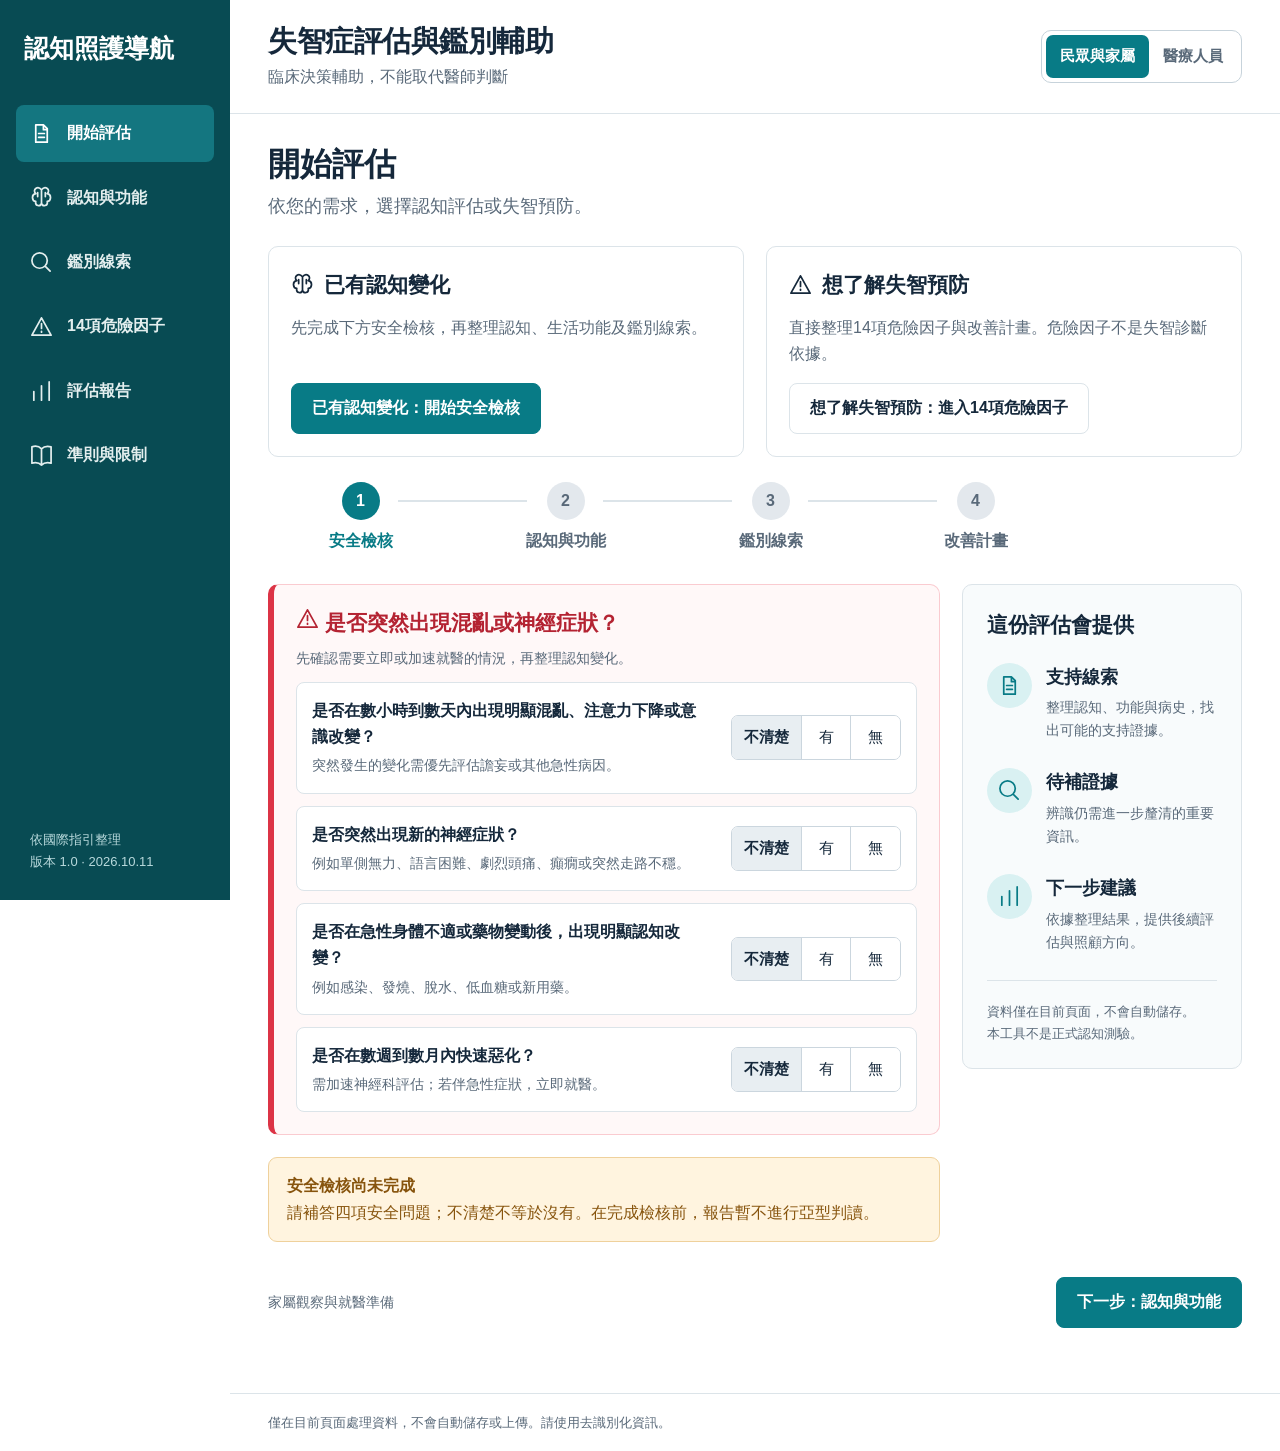
==== 失智症互動評估.html @ d90f605a "Add assessment and prevention entry points to homepage" ====
<!doctype html>
<html lang="zh-Hant"><head><meta charset="utf-8"><meta name="viewport" content="width=device-width,initial-scale=1"><meta name="description" content="繁體中文認知障礙評估、失智症鑑別與 Lancet 2024 十四項危險因子管理工具"><title>認知照護導航｜失智症評估與鑑別輔助</title><style>:root{--teal:#087b86;--deep:#084b53;--ink:#15283b;--muted:#596979;--line:#dce4e9;--pale:#eff8f8;--red:#b42332;--amber:#87540d}*{box-sizing:border-box}body{margin:0;background:#fff;color:var(--ink);font:16px/1.65 -apple-system,BlinkMacSystemFont,"PingFang TC","Microsoft JhengHei",sans-serif}button,input,select,textarea{font:inherit}button{cursor:pointer}button:focus-visible,a:focus-visible,input:focus-visible,select:focus-visible,textarea:focus-visible{outline:3px solid #d4901a;outline-offset:3px}a{color:var(--teal)}.skip{position:fixed;top:-60px;left:12px;z-index:9;background:white;padding:10px}.skip:focus{top:12px}.sidebar{position:fixed;inset:0 auto 0 0;width:230px;background:var(--deep);color:white;padding:28px 16px;display:flex;flex-direction:column}.brand{font-size:25px;font-weight:750;margin:0 8px 36px}.sidebar nav{display:grid;gap:8px}.sidebar button{background:none;border:0;color:#e3eeee;border-radius:8px;text-align:left;padding:15px 14px;display:flex;align-items:center;gap:14px;font-weight:600}.sidebar button.active{background:#147680;color:#fff}.sidebar button:hover{background:#12656e}.side-foot{margin-top:auto;padding:24px 14px 0;color:#b8d9dc;font-size:13px}.workspace{margin-left:230px}header{display:flex;justify-content:space-between;align-items:center;gap:20px;padding:22px 38px;border-bottom:1px solid var(--line)}h1{font-size:29px;line-height:1.35;margin:0 0 3px;letter-spacing:-.5px}header p{margin:0;color:var(--muted)}.mode{display:flex;border:1px solid #c7d3db;padding:4px;border-radius:10px;flex-shrink:0}.mode button{border:0;background:white;color:var(--muted);padding:9px 14px;border-radius:7px;font-size:15px;font-weight:650}.mode button[aria-pressed=true]{background:var(--teal);color:white}main{padding:28px 38px 45px;max-width:1550px;min-height:80vh}h2{font-size:32px;margin:0 0 4px;line-height:1.4}h3{font-size:21px;line-height:1.5;margin:0 0 8px}h4{margin:16px 0 4px}p{margin:6px 0 16px}.lead{color:var(--muted);font-size:18px}.steps{display:flex;margin:25px 0 30px;max-width:800px;gap:20px}.step{flex:1;position:relative;text-align:center;color:var(--muted);font-weight:650}.step:after{content:"";position:absolute;left:70%;width:70%;top:18px;border-top:2px solid var(--line)}.step:last-child:after{display:none}.step b{display:block;width:38px;height:38px;line-height:38px;border-radius:50%;background:#e3e8ed;margin:0 auto 8px}.step.current{color:var(--teal)}.step.current b{background:var(--teal);color:white}.split{display:grid;grid-template-columns:minmax(0,1fr) 280px;gap:22px;align-items:start}.panel{border:1px solid var(--line);border-radius:10px;padding:22px;margin-bottom:22px}.safety{background:#fff8f8;border-color:#facbd0;border-left:6px solid #dc3446}.safety h3{color:var(--red)}.row{padding:16px 0;border-bottom:1px solid var(--line);display:flex;gap:18px;align-items:center;justify-content:space-between}.row:last-child{border-bottom:0}.safety .row{background:white;border:1px solid var(--line);padding:15px;border-radius:8px;margin:12px 0 0}.question{flex:1;min-width:0}.question legend{font-weight:600;padding:0;line-height:1.65}.question p,.hint{font-size:14px;color:var(--muted);margin:4px 0 0}.segmented{display:flex;flex-shrink:0;border:1px solid #cbd6de;border-radius:7px;overflow:hidden}.segmented button{min-width:49px;padding:9px 12px;border:0;border-right:1px solid #cbd6de;background:#fff;font-size:15px;color:var(--ink)}.segmented button:last-child{border-right:0}.segmented button[aria-pressed=true]{background:#e8eef2;font-weight:700}.segmented button[data-value=yes][aria-pressed=true]{background:var(--teal);color:white}.segmented button[data-value=no][aria-pressed=true]{background:#dcefeb;color:#174e43}.row fieldset{border:0;margin:0;padding:0;min-width:0;width:100%;display:flex;align-items:center;justify-content:space-between;gap:20px}.aside-panel{background:#f8fbfc;padding:24px}.aside-item{display:flex;gap:14px;margin:22px 0}.aside-item .circle{background:#d9f1f2;color:var(--teal);width:45px;height:45px;border-radius:50%;display:grid;place-items:center;flex-shrink:0}.aside-item strong{font-size:18px}.aside-item p{font-size:14px;color:var(--muted);margin:4px 0}.privacy{font-size:13px;border-top:1px solid var(--line);padding-top:20px;color:var(--muted)}.alert{background:#fff4df;color:var(--amber);border:1px solid #efd19c;padding:15px 18px;border-radius:9px;margin:15px 0}.alert.danger{background:#fff0f1;border-color:#eeb4bc;color:#9f2030}.alert.info{background:var(--pale);color:#245b62;border-color:#bfdddd}.bottom-actions,.toolbar{display:flex;gap:12px;justify-content:flex-end;align-items:center;flex-wrap:wrap;margin:20px 0}.primary,.secondary{border:1px solid var(--line);border-radius:8px;padding:11px 20px;font-weight:650;background:white;color:var(--ink)}.primary{background:var(--teal);color:white;border-color:var(--teal)}.secondary:hover{background:#f0f5f7}.primary:hover{background:#075e68}.progress{color:var(--muted);font-size:14px;margin-right:auto}.icon{width:23px;height:23px;flex-shrink:0}.form-grid{display:grid;grid-template-columns:repeat(3,minmax(0,1fr));gap:18px;margin:20px 0}.field{display:grid;gap:6px;font-size:14px;font-weight:600}.field input,.field textarea,.field select{width:100%;border:1px solid #cbd6de;border-radius:6px;padding:9px;background:white;color:var(--ink);font-size:15px;font-weight:400}.field textarea{min-height:75px;resize:vertical}.clinical-label{color:var(--teal);font-size:13px;font-weight:650}.risk-item{padding:20px 0;border-bottom:1px solid var(--line)}.risk-item:last-child{border-bottom:0}.risk-header{display:flex;align-items:center;justify-content:space-between;gap:18px}.risk-title{font-size:19px;font-weight:650}.badge{font-size:12px;padding:3px 7px;background:var(--pale);color:#20666b;border-radius:4px;margin-left:10px}.risk-fields{display:grid;grid-template-columns:2fr 1fr 1fr;gap:12px;margin-top:12px}.risk-fields[hidden]{display:none}.risk-item p{color:var(--muted);font-size:14px;margin:8px 0}.metricline{font-size:16px;color:var(--teal);font-weight:650}.result{border-bottom:1px solid var(--line);padding:22px 0}.result:first-child{padding-top:0}.result-head{display:flex;gap:12px;justify-content:space-between;align-items:center}.result-head h3{margin:0}.status{font-size:13px;white-space:nowrap;background:#edf3f5;padding:4px 8px;border-radius:5px;color:#4e6472}.status.on{background:#dff0ed;color:#245f53}.evidence{display:grid;grid-template-columns:1fr 1fr;gap:24px}.evidence ul{padding-left:22px;margin:7px 0;font-size:15px}.evidence li{margin:5px 0}.result-note{font-size:14px;color:var(--muted)}details{margin:12px 0}summary{cursor:pointer;font-weight:650}.sources-list{padding-left:23px}.sources-list li{margin:20px 0}.sources-list p{font-size:14px;color:var(--muted)}.table-wrap{overflow:auto}table{width:100%;border-collapse:collapse;text-align:left;font-size:14px}th,td{padding:12px;border-bottom:1px solid var(--line);vertical-align:top}th{background:#f2f7f8;color:#365561}td{min-width:100px}.answered{border-left:3px solid var(--teal);padding-left:12px}footer{border-top:1px solid var(--line);padding:18px 38px;font-size:13px;color:var(--muted)}#notice{display:block;color:var(--teal)}.print-only{display:none}@media(max-width:1100px){header{align-items:flex-start;flex-direction:column}.split{grid-template-columns:minmax(0,1fr) 230px}.sidebar{width:200px}.workspace{margin-left:200px}main,header{padding-left:24px;padding-right:24px}.brand{font-size:22px}.row fieldset{align-items:flex-start;flex-direction:column;gap:12px}.form-grid{grid-template-columns:1fr 1fr}}@media(max-width:780px){.sidebar{position:static;width:auto;padding:18px}.brand{margin:0 0 14px}.sidebar nav{display:flex;overflow:auto;gap:4px}.sidebar button{padding:9px 12px;white-space:nowrap;font-size:14px}.sidebar .icon,.side-foot{display:none}.workspace{margin-left:0}header{padding:20px}h1{font-size:25px}h2{font-size:28px}main{padding:24px 20px}.split{grid-template-columns:1fr}.aside-panel{display:none}.steps{gap:8px}.step{font-size:13px}.step:after{width:55%}.form-grid,.risk-fields,.evidence{grid-template-columns:1fr}.risk-header{align-items:flex-start;flex-direction:column;gap:10px}.result-head{align-items:flex-start;flex-direction:column}.panel{padding:17px}.toolbar{justify-content:flex-start}.mode button{padding:8px 12px}.bottom-actions .primary{width:100%}footer{padding:18px 20px}}@media print{body{font-size:11pt;color:#000}.sidebar,header,footer,.toolbar,.bottom-actions,.no-print{display:none!important}.workspace{margin:0}main{padding:0;max-width:none}.panel{border:0;padding:0}.print-only{display:block}.result,table tr{break-inside:avoid}.evidence{display:block}.status{white-space:normal}a{color:#000;text-decoration:none}.alert{border:1px solid #888;background:white;color:#000}details:not([open]){display:none}h2{font-size:20pt}.table-wrap{overflow:visible}table{font-size:10pt}td{min-width:0}}

.entry-grid{display:grid;grid-template-columns:repeat(2,minmax(0,1fr));gap:22px;margin-top:24px}.entry-card{display:flex;flex-direction:column;align-items:flex-start;margin-bottom:0}.entry-card h3{display:flex;align-items:center;gap:10px}.entry-card p{color:var(--muted)}.entry-card button{margin-top:auto;max-width:100%}@media(max-width:780px){.entry-grid{grid-template-columns:1fr;gap:14px}.entry-card button{width:100%}}
</style></head>
<body><a class="skip" href="#main">跳至主要內容</a><aside class="sidebar"><div class="brand">認知照護導航</div><nav aria-label="評估章節" id="navigation"></nav><div class="side-foot">依國際指引整理<br>版本 1.0 · 2026.10.11</div></aside><div class="workspace"><header><div><h1>失智症評估與鑑別輔助</h1><p>臨床決策輔助，不能取代醫師判斷</p></div><div class="mode" role="group" aria-label="使用模式"><button data-mode="public" aria-pressed="true">民眾與家屬</button><button data-mode="clinical" aria-pressed="false">醫療人員</button></div></header><main id="main" tabindex="-1"></main><footer>僅在目前頁面處理資料，不會自動儲存或上傳。請使用去識別化資訊。<span id="notice" role="status" aria-live="polite"></span></footer></div><script>/* 原創中文問句與摘要；非正式量表，不提供個人風險機率。 */
window.DG = {};
DG.sources = [
 ['DETeCD-ADRD：整體診斷評估（2024 發表／2025 刊載）','https://doi.org/10.1002/alz.14337','認知、功能、症候群與病因的分層評估。'],
 ['NICE NG97：評估、可治療因素與轉介（2018；現行網頁）','https://www.nice.org.uk/guidance/ng97/chapter/Recommendations','正常篩檢分數不能單獨排除失智；依臨床需要安排影像與專科評估。'],
 ['Alzheimer’s Association：AD 診斷與分期（2024）','https://doi.org/10.1002/alz.13859','生物學診斷與臨床症候群分開；不是逐步臨床操作指引。'],
 ['DLB Consortium：第四次共識（2017）','https://pubmed.ncbi.nlm.nih.gov/28592453/','四項核心臨床特徵與指標性生物標記；網站只整理線索。'],
 ['FTDC：行為型額顳葉失智症（2011）','https://pubmed.ncbi.nlm.nih.gov/21810890/','六項行為／認知特徵、進展、功能與影像；排除條件仍需醫師審查。'],
 ['VASCOG：血管性認知障礙（2014）','https://pubmed.ncbi.nlm.nih.gov/24632990/','認知障礙、影像及與血管病變的關聯；保留混合病因。'],
 ['PPA：原發性進行性失語症分類（2011）','https://pubmed.ncbi.nlm.nih.gov/21325651/','語言主導症候群不等同特定病理；網站不判定 PPA 亞型。'],
 ['日本常壓性水腦症學會：第三版指引（2021）','https://pubmed.ncbi.nlm.nih.gov/33455998/','步態、認知、排尿與影像的整合；三徵不足以確診。'],
 ['Lancet 失智症委員會報告（2024）','https://doi.org/10.1016/S0140-6736(24)01296-0','十四項危險因子；約 45% 是人口可歸因比例，非個人風險。'],
 ['Alzheimer’s Association：血液生物標記指引（2025）','https://doi.org/10.1002/alz.70535','有客觀認知障礙者於專科使用；須依檢測效能及臨床情境解讀。']
];
const q=(id,label,hint='',clinical=false)=>({id,label,hint,clinical});
DG.sections = {
 safety: [q('acute','是否在數小時到數天內出現明顯混亂、注意力下降或意識改變？','突然發生的變化需優先評估譫妄或其他急性病因。'),q('neuro','是否突然出現新的神經症狀？','例如單側無力、語言困難、劇烈頭痛、癲癇或突然走路不穩。'),q('ill','是否在急性身體不適或藥物變動後，出現明顯認知改變？','例如感染、發燒、脫水、低血糖或新用藥。'),q('rapid','是否在數週到數月內快速惡化？','需加速神經科評估；若伴急性症狀，立即就醫。')],
 cognition: [q('decline','本人、家屬或醫療人員是否觀察到較以往的認知下降？','與個人過去表現比較，不能只因年齡判定。'),q('memory','是否反覆忘記近期事情或重複問同一問題？'),q('language','是否出現找詞、理解或表達困難？'),q('executive','是否較難規劃、判斷、處理多步驟任務？'),q('spatial','是否出現迷路、空間判斷或辨認物品困難？'),q('independence','認知變化是否已使原本能獨立完成的日常活動需要協助？','例如服藥、理財、購物；必須是因認知下降，而非單純肢體或感官障礙。'),q('informant','是否已有熟悉當事人的家屬／照顧者提供病史？'),q('objective','正式認知／神經心理評估是否證實客觀認知障礙？','不能只用單一分數判斷；須考慮教育、語言、聽視力與基線。',true),q('alternatives','醫師是否已評估其他足以解釋症狀的原因與共同影響因素？','包括譫妄、憂鬱、藥物、感官障礙及適當的檢驗／影像。',true)],
 differential: [q('gradual','是否為隱匿起病，並逐漸持續惡化？'),q('fluctuation','是否有反覆且明顯的清醒程度／注意力波動？','需區別急性譫妄；長期反覆變化才可作為 DLB 線索。'),q('hallucination','是否反覆看見清晰成形、實際不存在的人或物？','需排查感官障礙、藥物與譫妄。'),q('rbd','睡眠時是否常有喊叫、揮拳踢腿等疑似演夢行為？','家屬觀察僅為線索；需區分睡眠呼吸中止及其他睡眠疾病。'),q('parkinson','是否有非藥物引起的動作遲緩、僵硬或靜止顫抖？','需神經學檢查確認。'),q('pdBefore','是否已確診巴金森病，且認知症狀在其後超過一年才出現？','時間關係僅供 DLB／PDD 鑑別；非單獨診斷依據。'),q('disinhibition','早期是否出現不合社會情境的衝動／失去抑制？'),q('apathy','早期是否明顯失去主動性或動機？'),q('empathy','早期是否明顯失去同理心或對他人的關心？'),q('compulsive','早期是否出現固著、重複或強迫式行為？'),q('oral','早期是否出現飲食習慣明顯改變或把物品放入口中？'),q('dysexecutive','神經心理評估是否呈執行功能障礙，且記憶、視空間相對保留？','這一項需專業評估，不能以日常印象代替。',true),q('stroke','是否有中風或已確認腦血管病變病史？'),q('vascularTime','認知下降是否與中風有明確時間關聯，或呈階梯式惡化？','血管性認知障礙也可能緩慢進展；無此線索不能排除。'),q('languageFirst','是否由語言困難起病，早期且主要影響日常生活？'),q('gait','是否有持續步態困難，例如小碎步、起步困難？'),q('urine','是否有新出現或持續的尿急／尿失禁？'),q('depression','是否有持續憂鬱、失去興趣，並可能影響認知？'),q('medication','是否有可能影響認知的藥物或近期用藥改變？','請醫師／藥師檢視抗膽鹼、鎮靜等藥物；不要自行停藥。'),q('sensory','是否有未充分矯正的聽力或視力障礙？'),q('adBio','專科是否確認有符合用途與品質要求的 AD 核心生物標記異常？','可包括 amyloid PET、適當 CSF 或經驗證的血液檢測；一般血液檢查及 APOE 不等同此項。',true),q('dlbBio','是否由專科確認 DLB 指標性生物標記？','例如基底核 DAT 攝取降低、心臟 MIBG 攝取降低或 PSG 證實 REM 睡眠無肌張力消失。',true),q('ftdImage','影像是否支持額葉／前顳葉退化？','需專業影像解讀與臨床整合。',true),q('vascularImage','影像是否顯示足以支持認知障礙的腦血管病變？','僅有少量白質變化不能自動判定血管性失智。',true),q('ventricles','影像是否顯示疑似常壓性水腦症的腦室擴大／相關特徵？','需專科整合判斷，不能只靠腦室較大。',true)]
};
DG.risks=[
 ['education','教育程度較低','早年','記錄早期教育機會；安排可負擔且合適的持續學習及認知活動，避免責備個人。'],
 ['hearing','聽力損失','中年','安排聽力評估與適當矯正，確認輔具使用與溝通環境。'],
 ['ldl','高 LDL 膽固醇','中年','記錄 LDL 與日期；由醫師依整體心血管風險及共病擬定處理計畫。','2024 新增'],
 ['mood','憂鬱','中年','安排情緒評估與適當治療，並追蹤認知、睡眠及生活功能。'],
 ['tbi','腦外傷','中年','記錄既往外傷；落實跌倒、交通與運動傷害預防。'],
 ['inactivity','身體活動不足','中年','依身體能力制定規律活動計畫，必要時由復健或運動專業人員協助。'],
 ['diabetes','糖尿病','中年','由照護團隊個別化設定血糖目標，兼顧低血糖與自我照護能力。'],
 ['smoking','吸菸','中年','安排戒菸支持及追蹤，減少二手菸暴露。'],
 ['hypertension','高血壓','中年','記錄血壓；由醫師個別化管理，兼顧姿勢性低血壓、跌倒及共病。'],
 ['obesity','肥胖','中年','安排營養與活動評估；高齡、衰弱或 CKD 病人須兼顧肌肉與營養，避免過度減重。'],
 ['alcohol','過量飲酒','中年','記錄飲酒種類、量與頻率並由專業人員評估；酒精依賴者需醫療協助。'],
 ['isolation','社會孤立','晚年','安排可持續且符合偏好的社交、社區參與或照顧支持。'],
 ['pollution','空氣污染','晚年','依當地空氣品質調整暴露與戶外活動；也需環境與公共政策介入。'],
 ['vision','未治療的視力損失','晚年','安排眼科及視力評估、適當治療／矯正與居家環境調整。','2024 新增']
].map(([id,name,stage,action,badge])=>({id,name,stage,action,badge}));
</script><script>/* 純函式規則：不補值、不排名、不估計機率，不作正式診斷。 */
DG.evaluate = function(state) {
 const a={...state.answers};
 if(state.mode!=='clinical') Object.values(DG.sections).flat().filter(q=>q.clinical).forEach(q=>delete a[q.id]);
 const yes=k=>a[k]==='yes', unknown=k=>!['yes','no'].includes(a[k]);
 const label=k=>Object.values(DG.sections).flat().find(q=>q.id===k)?.label||k;
 const urgent=['acute','neuro','ill'].filter(yes);
 const safetyMissing=['acute','neuro','ill','rapid'].filter(unknown);
 const gate=urgent.length?'urgent':yes('rapid')?'rapid':safetyMissing.length?'incomplete':'ready';
 let syndrome='資料不足，無法判斷認知與功能狀態。';
 if(yes('decline')) {
  if(yes('objective')&&yes('independence')) syndrome='有客觀認知障礙與獨立生活受影響的紀錄：需由醫師確認失智症症候群及其他原因。';
  else if(yes('objective')&&a.independence==='no') syndrome='有客觀認知障礙且目前未記錄獨立生活受影響：可評估輕度認知障礙（MCI），仍需完整臨床判斷。';
  else if(yes('independence')) syndrome='認知下降伴日常獨立性受影響：疑似失智症症候群，需正式認知與功能評估。';
  else syndrome='已有認知下降疑慮：需確認客觀認知表現及日常功能，不能據此區分主觀下降、MCI 或失智。';
 } else if(a.decline==='no') syndrome='目前未回報較以往的認知下降；不能以此或正常測試分數單獨排除認知障礙。';
 const cognitionMissing=['decline','independence','informant','objective','alternatives'].filter(unknown).map(label);
 const candidates=[];
 function add(id,name,keys,required,next,source,note) {
  const support=keys.filter(yes).map(label), missing=required.filter(unknown).map(label), absent=required.filter(k=>a[k]==='no').map(label);
  candidates.push({id,name,support,missing,absent,next,source,note,active:support.length>0});
 }
 add('ad','阿茲海默症（AD）',['gradual','memory','adBio'],['decline','objective','independence','alternatives','gradual','adBio'],'評估情節記憶、完整症候群及結構影像；需要病因確認且會改變處置時，轉介專科討論適當生物標記。',2,yes('adBio')?'已輸入專科確認的生物標記異常；仍需核實方法、效能及共病，不能將所有症狀歸因於 AD。':'臨床記憶型表現不等同 AD 生物學診斷；不建議對無症狀者進行常規 AD 生物標記診斷篩檢。');
 const dlbKeys=['fluctuation','hallucination','rbd','parkinson'];
 const dlbCount=dlbKeys.filter(yes).length;
 add('dlb','路易氏體失智症（DLB）',[...dlbKeys,'dlbBio'],['decline','objective','independence','alternatives',...dlbKeys,'pdBefore','dlbBio'],'神經科確認核心特徵、排除譫妄與藥物影響，必要時安排 DAT、PSG 或其他合適檢查。',3,`已回報 ${dlbCount}/4 項核心特徵線索，非診斷分數。需先成立失智症；共識中兩項核心特徵或一項核心加指標性生物標記可支持 probable DLB，仍需完整排除與時間關係審查。疑似 DLB 需留意抗精神病藥敏感性，勿自行調藥。`);
 add('pdd','巴金森病相關失智症（PDD）',['pdBefore'],['pdBefore','decline','objective','independence','alternatives'],'由神經科確認既有 PD 診斷、認知症狀發生時間及多認知領域影響。',3,'超過一年時間關係僅是 DLB／PDD 的鑑別慣例；本網站未實作完整 PDD 診斷準則。');
 const ftdKeys=['disinhibition','apathy','empathy','compulsive','oral','dysexecutive'];
 add('ftd','行為型額顳葉失智症（bvFTD）',[...ftdKeys,'ftdImage'],['gradual',...ftdKeys,'alternatives','independence','ftdImage'],'確認早期且持續的行為變化、神經心理表現、精神疾病鑑別及額顳葉影像。',4,`已回報 ${ftdKeys.filter(yes).length}/6 項 FTDC 特徵線索。possible 需進行性退化、至少三項並完成排除；probable 另需功能下降與相符影像。本工具不直接核發診斷分類。`);
 add('vascular','血管性認知障礙',['stroke','vascularTime','vascularImage'],['objective','independence','vascularImage','vascularTime','alternatives'],'整合腦血管影像、病變位置／負荷及認知症候群；評估血管與 AD 等混合病因。',5,'有血管危險因子或中風病史，不代表目前認知障礙必由血管病變造成；緩慢進展也不能排除血管病因。');
 add('ppa','語言主導症候群／PPA',['languageFirst'],['languageFirst','gradual','objective','alternatives'],'安排語言與神經心理評估、影像及專科鑑別；必要時評估 AD 或 FTLD 病理。',6,'PPA 是症候群，可涉及不同病理；本網站不依單一問句判定語意型、非流暢型或 logopenic 亞型。');
 add('nph','常壓性水腦症（iNPH）',['gait','urine','ventricles'],['decline','gait','urine','ventricles','alternatives'],'若認知／步態變化伴相關影像，轉介神經科／神經外科，評估影像型態及適當腦脊髓液測試。',7,'步態、認知、排尿三徵及腦室擴大仍不足以確診；亦須排除其他步態與排尿病因。');
 const confounders=['depression','medication','sensory'].filter(yes).map(label);
 const riskKnown=DG.risks.filter(r=>['yes','no'].includes(state.risks[r.id]?.status));
 const riskPositive=DG.risks.filter(r=>state.risks[r.id]?.status==='yes');
 const mixed= candidates.find(c=>c.id==='vascular').active && (candidates.find(c=>c.id==='ad').active || candidates.find(c=>c.id==='dlb').active);
 return {gate,urgent:urgent.map(label),safetyMissing:safetyMissing.map(label),syndrome,cognitionMissing,candidates,confounders,mixed,riskKnown:riskKnown.length,riskPositive};
};
</script><script>(() => {
 'use strict';
 let state={mode:'public',answers:{},risks:{},meta:{}};let page='safety';
 const pages=[['safety','開始評估','file'],['cognition','認知與功能','brain'],['differential','鑑別線索','search'],['risks','14項危險因子','alert'],['report','評估報告','bars'],['sources','準則與限制','book']];
 const main=document.getElementById('main');
 const escape=s=>String(s??'').replace(/[&<>"']/g,c=>({'&':'&amp;','<':'&lt;','>':'&gt;','"':'&quot;',"'":'&#39;'}[c]));
 const paths={file:'M6 3h8l4 4v14H6z M14 3v5h4 M9 12h6 M9 16h6',brain:'M12 4c-4-5-10 0-6 4-5 1-4 8 0 8-1 5 5 6 6 2V4 M12 4c4-5 10 0 6 4 5 1 4 8 0 8 1 5-5 6-6 2 M8 7v4 M16 7v4',search:'M16 16l5 5 M18 10a8 8 0 1 1-16 0 8 8 0 0 1 16 0',alert:'M12 3L2 21h20z M12 9v5 M12 17v1',bars:'M4 21V12 M12 21V6 M20 21V2',book:'M12 5c-3-3-7-3-10-2v17c4-1 7-1 10 2 3-3 6-3 10-2V3c-4-1-7-1-10 2v17'};
 const icon=n=>`<svg class="icon" viewBox="0 0 24 24" fill="none" stroke="currentColor" stroke-width="1.8" stroke-linecap="round" stroke-linejoin="round" aria-hidden="true"><path d="${paths[n]||paths.file}"/></svg>`;
 const seg=(key,value,kind='answer')=>`<div class="segmented" role="group" aria-label="${kind==='risk'?'危險因子狀態':'回答'}">${[['unknown','不清楚'],['yes','有'],['no','無']].map(([v,t])=>`<button type="button" data-kind="${kind}" data-key="${key}" data-value="${v}" aria-pressed="${(value||'unknown')===v}">${t}</button>`).join('')}</div>`;
 const questions=items=>items.filter(q=>!q.clinical||state.mode==='clinical').map(q=>`<div class="row"><fieldset aria-label="${escape(q.label)}" aria-describedby="hint-${q.id}"><div class="question"><legend>${escape(q.label)}${q.clinical?'<span class="clinical-label"> · 專業評估</span>':''}</legend><p id="hint-${q.id}">${escape(q.hint)}</p></div>${seg(q.id,state.answers[q.id])}</fieldset></div>`).join('');
 const field=(key,label,type='text',hint='')=>`<label class="field">${label}<input data-meta="${key}" type="${type}" maxlength="2000" ${type==='number'?'min="0" max="120"':''} value="${escape(state.meta[key])}" placeholder="${escape(hint)}"></label>`;
 const selectField=(key,label,options)=>{const value=state.meta[key]||'';const choices=value&&!options.includes(value)?[value,...options]:options;return `<label class="field">${label}<select data-meta="${key}"><option value="" ${!value?'selected':''}>請選擇（可留空）</option>${choices.map(v=>`<option value="${escape(v)}" ${value===v?'selected':''}>${escape(v)}</option>`).join('')}</select></label>`;};
 const riskSelect=(id,prop,label,value,options)=>{value=value||'';const choices=value&&!options.includes(value)?[value,...options]:options;return `<label class="field">${label}<select data-risk="${id}" data-prop="${prop}"><option value="" ${!value?'selected':''}>請選擇（可留空）</option>${choices.map(v=>`<option value="${escape(v)}" ${value===v?'selected':''}>${escape(v)}</option>`).join('')}</select></label>`;};
 const planOptions=['待補病史／檢查資料','已有資料，待專業評估','已安排評估／檢查','已制定改善計畫，待執行','改善計畫執行中','已完成改善措施，持續追蹤','目前維持，定期再評估','不清楚'];
 const ownerOptions=['本人','家屬／照顧者','醫師','護理師','專科護理師','衛教師','營養師','藥師','復健治療師','心理師','社工師','跨專業團隊','尚未指定'];
 const heading=(title,description)=>`<h2>${title}</h2><p class="lead">${description}</p>`;
 const next=(target,label)=>`<div class="bottom-actions"><span class="progress">${state.mode==='public'?'家屬觀察與就醫準備':'專業評估與證據整理'}</span><button class="primary" data-nav="${target}">${label}</button></div>`;
 function safetyAlert(r){
  if(r.gate==='urgent')return '<div class="alert danger" role="alert"><strong>優先處理急性醫療問題</strong><br>已回報急性警訊。請立即就醫評估；若有突然單側無力、語言困難、意識改變或癲癇，請聯絡當地緊急救護（臺灣 119）。此時不進行失智症亞型判讀。</div>';
  if(r.gate==='rapid')return '<div class="alert danger"><strong>需加速專科評估</strong><br>數週至數月快速惡化應優先評估其他神經、感染、免疫或代謝病因；若伴急性症狀立即就醫。本次暫停亞型判讀。</div>';
  if(r.gate==='incomplete')return '<div class="alert"><strong>安全檢核尚未完成</strong><br>請補答四項安全問題；不清楚不等於沒有。在完成檢核前，報告暫不進行亞型判讀。</div>';
  return '';
 }
 function safety(){const r=DG.evaluate(state);return heading('開始評估','依您的需求，選擇認知評估或失智預防。')+`<section class="entry-grid" aria-label="選擇使用目的"><article class="panel entry-card"><h3>${icon('brain')} 已有認知變化</h3><p>先完成下方安全檢核，再整理認知、生活功能及鑑別線索。</p><button class="primary" data-action="start-evaluation">已有認知變化：開始安全檢核</button></article><article class="panel entry-card"><h3>${icon('alert')} 想了解失智預防</h3><p>直接整理14項危險因子與改善計畫。危險因子不是失智診斷依據。</p><button class="secondary" data-nav="risks">想了解失智預防：進入14項危險因子</button></article></section><div class="steps">${['安全檢核','認知與功能','鑑別線索','改善計畫'].map((t,i)=>`<div class="step ${i===0?'current':''}"><b>${i+1}</b>${t}</div>`).join('')}</div><div class="split"><div><section class="panel safety" id="safety-check" tabindex="-1"><h3>${icon('alert')} 是否突然出現混亂或神經症狀？</h3><p class="hint">先確認需要立即或加速就醫的情況，再整理認知變化。</p>${questions(DG.sections.safety)}</section>${safetyAlert(r)}</div><aside class="panel aside-panel"><h3>這份評估會提供</h3>${[['file','支持線索','整理認知、功能與病史，找出可能的支持證據。'],['search','待補證據','辨識仍需進一步釐清的重要資訊。'],['bars','下一步建議','依據整理結果，提供後續評估與照顧方向。']].map(([i,t,p])=>`<div class="aside-item"><span class="circle">${icon(i)}</span><div><strong>${t}</strong><p>${p}</p></div></div>`).join('')}<div class="privacy">資料僅在目前頁面，不會自動儲存。<br>本工具不是正式認知測驗。</div></aside></div>`+next('cognition','下一步：認知與功能');}
 function cognition(){return heading('認知與功能','與過去的自己比較，並確認生活獨立性。')+`<div class="alert info">本問卷用來整理病史，沒有診斷分數。請邀請熟悉當事人的家屬補充資訊；「無」應表示已確認沒有此變化。</div><div class="form-grid">${field('age','年齡（選填）','number')}${selectField('onset','首次發現變化的時間（選填）',['數小時至數天內','數週內','約 1–3 個月前','約 3–6 個月前','約 6–12 個月前','約 1–2 年前','超過 2 年前','不清楚'])}${selectField('observer','資訊來源（選填）',['本人','家屬／照顧者','本人與家屬／照顧者','醫療人員','醫療紀錄','多方資訊','不清楚'])}</div><section class="panel">${questions(DG.sections.cognition)}</section><label class="field">功能變化或正式測試摘要（選填；請勿輸入姓名、病歷號）<textarea data-meta="notes" maxlength="2000">${escape(state.meta.notes)}</textarea></label>${state.mode==='public'?'<p class="hint">醫療人員模式可補入正式認知評估及其他原因評估結果。</p>':''}`+next('differential','下一步：鑑別線索');}
 function differential(){return heading('鑑別線索','保留多種可能病因，逐項整理支持線索與證據缺口。')+safetyAlert(DG.evaluate(state))+`<div class="alert info">症狀特徵彼此可能重疊；以下問句不等同完整診斷準則。生物標記與影像需由專科解讀。</div><section class="panel">${questions(DG.sections.differential)}</section>`+next('risks','下一步：14項危險因子');}
 function risks(){const r=DG.evaluate(state);return heading('14項危險因子','以 Lancet 2024 生命歷程模型，建立可追蹤的改善計畫。')+`<div class="alert info">約 45% 是人口層級的可歸因比例，不能換算成個人失智機率，也不能把各因子的比例直接相加。這份清單不作診斷或風險分級。</div><p class="metricline">已確認 ${r.riskKnown}／14 項狀態 · ${r.riskPositive.length} 項回報存在</p><p class="hint">生命階段是報告分類，不限制介入年齡。既往教育與腦外傷不能回溯改變；改善計畫著重可採取的後續行動。沒有資料時保留「不清楚」。</p>${['早年','中年','晚年'].map(stage=>`<section class="panel"><h3>${stage}</h3>${DG.risks.filter(x=>x.stage===stage).map(risk=>{const v=state.risks[risk.id]||{};return `<div class="risk-item"><div class="risk-header"><div class="risk-title">${risk.name}${risk.badge?`<span class="badge">${risk.badge}</span>`:''}</div>${seg(risk.id,v.status,'risk')}</div><p>${risk.action}</p><div class="risk-fields">${riskSelect(risk.id,'plan','證據、日期與改善計畫（選填）',v.plan,planOptions)}${riskSelect(risk.id,'owner','負責人／角色（選填）',v.owner,ownerOptions)}<label class="field">追蹤日期（選填）<input data-risk="${risk.id}" data-prop="date" type="date" value="${escape(v.date)}"></label></div></div>`}).join('')}</section>`).join('')}`+next('report','產生評估報告');}
 const list=arr=>arr.length?`<ul>${arr.map(x=>`<li>${escape(x)}</li>`).join('')}</ul>`:'<p class="hint">尚無紀錄。</p>';
 const sourceLink=i=>`<a href="${DG.sources[i][1]}" target="_blank" rel="noopener noreferrer">${DG.sources[i][0]}</a>`;
 function report(){const r=DG.evaluate(state);return heading('評估報告','提供可追溯的就醫與團隊討論摘要。')+`<p class="print-only"><strong>認知照護導航 · 臨床決策輔助，不能取代醫師判斷</strong></p><p class="hint">產生日期：${new Date().toLocaleDateString('zh-TW',{timeZone:'Asia/Taipei'})} · ${state.mode==='clinical'?'醫療人員':'民眾與家屬'}模式 · 版本 1.0</p><div class="toolbar no-print"><button class="primary" data-action="print">列印／存成 PDF</button><button class="secondary" data-action="export">下載評估資料</button><button class="secondary" data-action="import">匯入評估資料</button><button class="secondary" data-action="reset">清除本次資料</button><input type="file" id="import-file" accept="application/json,.json" hidden></div>${safetyAlert(r)}<section class="panel"><h3>認知與功能摘要</h3><p>${escape(r.syndrome)}</p>${r.gate!=='ready'?'<p class="hint">此摘要僅反映輸入資訊；目前應優先完成安全評估。</p>':''}${state.meta.age?`<p>年齡：${escape(state.meta.age)}</p>`:''}${state.meta.onset?`<p>變化時間：${escape(state.meta.onset)}</p>`:''}${state.meta.observer?`<p>資訊來源：${escape(state.meta.observer)}</p>`:''}${state.meta.notes?`<p>補充摘要：${escape(state.meta.notes)}</p>`:''}<h4>認知與功能填答紀錄</h4>${list(DG.sections.cognition.filter(q=>!q.clinical||state.mode==='clinical').map(q=>q.label+'：'+(state.answers[q.id]==='yes'?'有':state.answers[q.id]==='no'?'無':'不清楚')))}<h4>待補證據</h4>${list(r.cognitionMissing)}<h4>其他影響因素</h4>${r.confounders.length?list(r.confounders):'<p class="hint">尚未回報明確線索；不代表已完成排除。</p>'}<p class="hint">${sourceLink(0)}；${sourceLink(1)}</p></section>${r.gate==='ready'?`<section class="panel"><h3>鑑別方向 · 不依機率排序</h3><p class="hint">「未回報線索」不代表排除疾病；以下是部分準則摘要，不是完整診斷分類。所有亞型仍需臨床確認。</p>${r.mixed?'<div class="alert info">同時回報血管及其他退化性線索：請保留混合病因，不能由網站確認混合型失智。</div>':''}${r.candidates.map(c=>`<article class="result"><div class="result-head"><h3>${c.name}</h3><span class="status ${c.active?'on':''}">${c.active?'有線索，需確認':'未回報特異線索'}</span></div><div class="evidence"><div><h4>支持線索（使用者回報）</h4>${list(c.support)}</div><div><h4>待補證據</h4>${list(c.missing)}</div></div>${c.absent.length?`<details><summary>已回報「無」的相關項目</summary>${list(c.absent)}<p class="hint">這些回答不單獨構成排除診斷。</p></details>`:''}<p class="result-note">${escape(c.note)}</p><p><strong>下一步：</strong>${escape(c.next)}</p><p class="hint">依據：${sourceLink(c.source)}</p></article>`).join('')}</section>`:'<section class="panel"><h3>失智症亞型判讀暫停</h3><p>先處理警訊或補齊安全問題。危險因子改善清單仍可整理。</p><button class="secondary no-print" data-nav="safety">返回安全檢核</button></section>'}<section class="panel"><h3>危險因子改善與追蹤清單</h3><p>已確認 ${r.riskKnown}/14 項狀態；${r.riskPositive.length} 項回報存在。此數量不是風險分數。</p><div class="table-wrap"><table><thead><tr><th>因子／狀態</th><th>下一步與自訂計畫</th><th>負責人</th><th>追蹤日期</th></tr></thead><tbody>${DG.risks.map(x=>{const v=state.risks[x.id]||{};return `<tr><td>${x.name}<br>${v.status==='yes'?'回報存在':v.status==='no'?'回報無':'待確認'}</td><td>${v.status==='yes'?escape(x.action):v.status==='no'?'持續維持並依需要再評估。':'補充病史／資料以確認。'}${v.plan?`<br><strong>自訂：</strong>${escape(v.plan)}`:''}</td><td>${escape(v.owner)||'未指定'}</td><td>${escape(v.date)||'未安排'}</td></tr>`}).join('')}</tbody></table></div><p class="hint">${sourceLink(8)}</p></section><div class="alert">沒有正式認知測驗、神經學檢查及完整鑑別時，不能確診失智或排除可治療病因。本工具尚未經臨床效能驗證。</div>`;}
 function sources(){return heading('準則與限制','每個結果都有來源；網站規則不等同正式量表或完整準則。')+`<section class="panel"><h3>使用界線</h3><ul><li>原創中文病史整理問句，未重製 MoCA、MMSE、AD8 或其他正式量表；不宣稱有診斷敏感度或特異度。</li><li>本版本涵蓋常見鑑別方向，並非所有失智症病因，也不提供自動診断、藥物選擇或療效預測。</li><li>正常認知篩檢、正常 CT／MRI 或沒有典型記憶症狀，均不能單獨排除失智／AD。</li><li>DLB、bvFTD 等只做部分特徵核對；完整門檻、排除條件、病理與混合病因須由專科評估。</li><li>視聽、教育、語言、文化及精神症狀會影響認知測試解讀。</li><li>AD 的生物學診斷與臨床症候群分開。2025 血液生物標記指引適用於專科、有客觀認知障礙者；triage 檢測至少需 90% 敏感度／75% 特異度，取代 PET／CSF 的檢測至少需兩者 90%。不是所有血液測試均符合；需考量腎功能等共病與特定檢測的效能。</li><li>Lancet 的生命階段與人口可歸因比例不是個人預測模型，不能由勾選數目推算機率。</li></ul></section><section class="panel"><h3>原始指引與共識</h3><ol class="sources-list">${DG.sources.map(([name,url,desc])=>`<li><a href="${url}" target="_blank" rel="noopener noreferrer">${name}</a><p>${desc}</p></li>`).join('')}</ol><p class="hint">來源查核日期：2026-10-11。年份為原始發布版本；較早年份不代表已被新準則取代，公開臨床使用前仍需專科內容審查與定期更新。</p></section><section class="panel"><h3>隱私與資料操作</h3><p>資料僅留在目前頁面的記憶體；重新整理或關閉頁面即清除。沒有登入、伺服器、分析追蹤或自動儲存。匯出與列印是您主動選擇的動作，檔案可能包含敏感資訊，請使用醫院核准的儲存方式。</p><p>網站不收集姓名、病歷號。自由文字仍可能包含個資；請自行去識別化。外部來源連結會另開網站。</p></section>`;}
 const renderers={safety,cognition,differential,risks,report,sources};
 function render(){document.getElementById('navigation').innerHTML=pages.map(([id,t,i])=>`<button data-nav="${id}" class="${page===id?'active':''}" ${page===id?'aria-current="page"':''}>${icon(i)}${t}</button>`).join('');document.querySelectorAll('[data-mode]').forEach(b=>b.setAttribute('aria-pressed',String(b.dataset.mode===state.mode)));main.innerHTML=renderers[page]();}
 function navigate(p){if(!renderers[p])return;page=p;render();main.focus({preventScroll:true});window.scrollTo({top:0,behavior:'instant'});}
 function notice(message){document.getElementById('notice').textContent=message;}
 document.addEventListener('click',e=>{const b=e.target.closest('button');if(!b)return;
  if(b.dataset.action==='start-evaluation'){const section=document.getElementById('safety-check');section?.scrollIntoView({block:'start',behavior:'instant'});section?.focus({preventScroll:true});return;}
  if(b.dataset.nav){navigate(b.dataset.nav);return;}
  if(b.dataset.mode){state.mode=b.dataset.mode;render();notice('已切換模式。民眾模式不使用專業評估欄位。');return;}
  if(b.dataset.kind){const {key,value,kind}=b.dataset;if(kind==='answer')state.answers[key]=value;else state.risks[key]={...state.risks[key],status:value};const y=window.scrollY;render();window.scrollTo(0,y);main.querySelector(`[data-key="${key}"][data-value="${value}"]`)?.focus({preventScroll:true});return;}
  if(b.dataset.action==='print'){window.print();return;}
  if(b.dataset.action==='export'){const blob=new Blob([JSON.stringify({schema:'dementia-guide-v1',...state},null,2)],{type:'application/json'});const url=URL.createObjectURL(blob);const a=document.createElement('a');a.href=url;a.download='認知照護評估.json';a.click();setTimeout(()=>URL.revokeObjectURL(url),1000);notice('已下載。請保管評估檔案並避免放在公用電腦。');return;}
  if(b.dataset.action==='import'){document.getElementById('import-file').click();return;}
  if(b.dataset.action==='reset'&&window.confirm('清除目前頁面所有評估與追蹤資料？已下載的檔案不會被刪除。')){state={mode:state.mode,answers:{},risks:{},meta:{}};navigate('safety');notice('本次資料已清除。');}
 });
 document.addEventListener('input',e=>{const el=e.target;if(el.dataset.meta){let v=el.value;if(el.dataset.meta==='age'&&(Number(v)>120||Number(v)<0)){el.setCustomValidity('請輸入 0 至 120 歲。');el.reportValidity();return;}el.setCustomValidity('');state.meta[el.dataset.meta]=v;}if(el.dataset.risk)state.risks[el.dataset.risk]={...state.risks[el.dataset.risk],[el.dataset.prop]:el.value};});
 function validateImport(d){if(!d||d.schema!=='dementia-guide-v1'||!['public','clinical'].includes(d.mode))throw Error('檔案格式或版本不相符。');const out={mode:d.mode,answers:{},risks:{},meta:{}};const isRecord=v=>v&&typeof v==='object'&&!Array.isArray(v);if(!isRecord(d.answers)||!isRecord(d.risks)||!isRecord(d.meta))throw Error('評估資料結構不正確。');for(const q of Object.values(DG.sections).flat()){const v=d.answers[q.id];if(v!==undefined){if(!['yes','no','unknown'].includes(v))throw Error('問句回答不正確。');out.answers[q.id]=v;}}
  for(const r of DG.risks){const v=d.risks[r.id];if(v===undefined)continue;if(!isRecord(v))throw Error('危險因子資料不正確。');const n={};if(v.status!==undefined){if(!['yes','no','unknown'].includes(v.status))throw Error('危險因子狀態不正確。');n.status=v.status;}for(const p of ['plan','owner','date'])if(v[p]!==undefined){if(typeof v[p]!=='string'||v[p].length>(p==='plan'?800:100))throw Error('文字資料超出限制。');if(p==='date'&&v[p]&&!/^\d{4}-\d{2}-\d{2}$/.test(v[p]))throw Error('日期格式不正確。');n[p]=v[p];}out.risks[r.id]=n;}
  for(const k of ['age','onset','observer','notes'])if(d.meta[k]!==undefined){const v=d.meta[k];if(typeof v!=='string'||v.length>2000)throw Error('摘要格式不正確。');if(k==='age'&&v&&(!/^\d+$/.test(v)||Number(v)>120))throw Error('年齡不正確。');out.meta[k]=v;}return out;
 }
 document.addEventListener('change',async e=>{if(e.target.id!=='import-file')return;const file=e.target.files[0];if(!file)return;try{if(file.size>200000)throw Error('檔案過大（上限 200 KB）。');const imported=validateImport(JSON.parse(await file.text()));if(!window.confirm('匯入將取代目前頁面的評估資料，是否繼續？'))return;state=imported;render();notice('已匯入評估資料；仍需核對紀錄來源。');}catch(err){notice('匯入失敗：'+err.message);}finally{e.target.value='';}});
 render();
})();
</script></body></html>
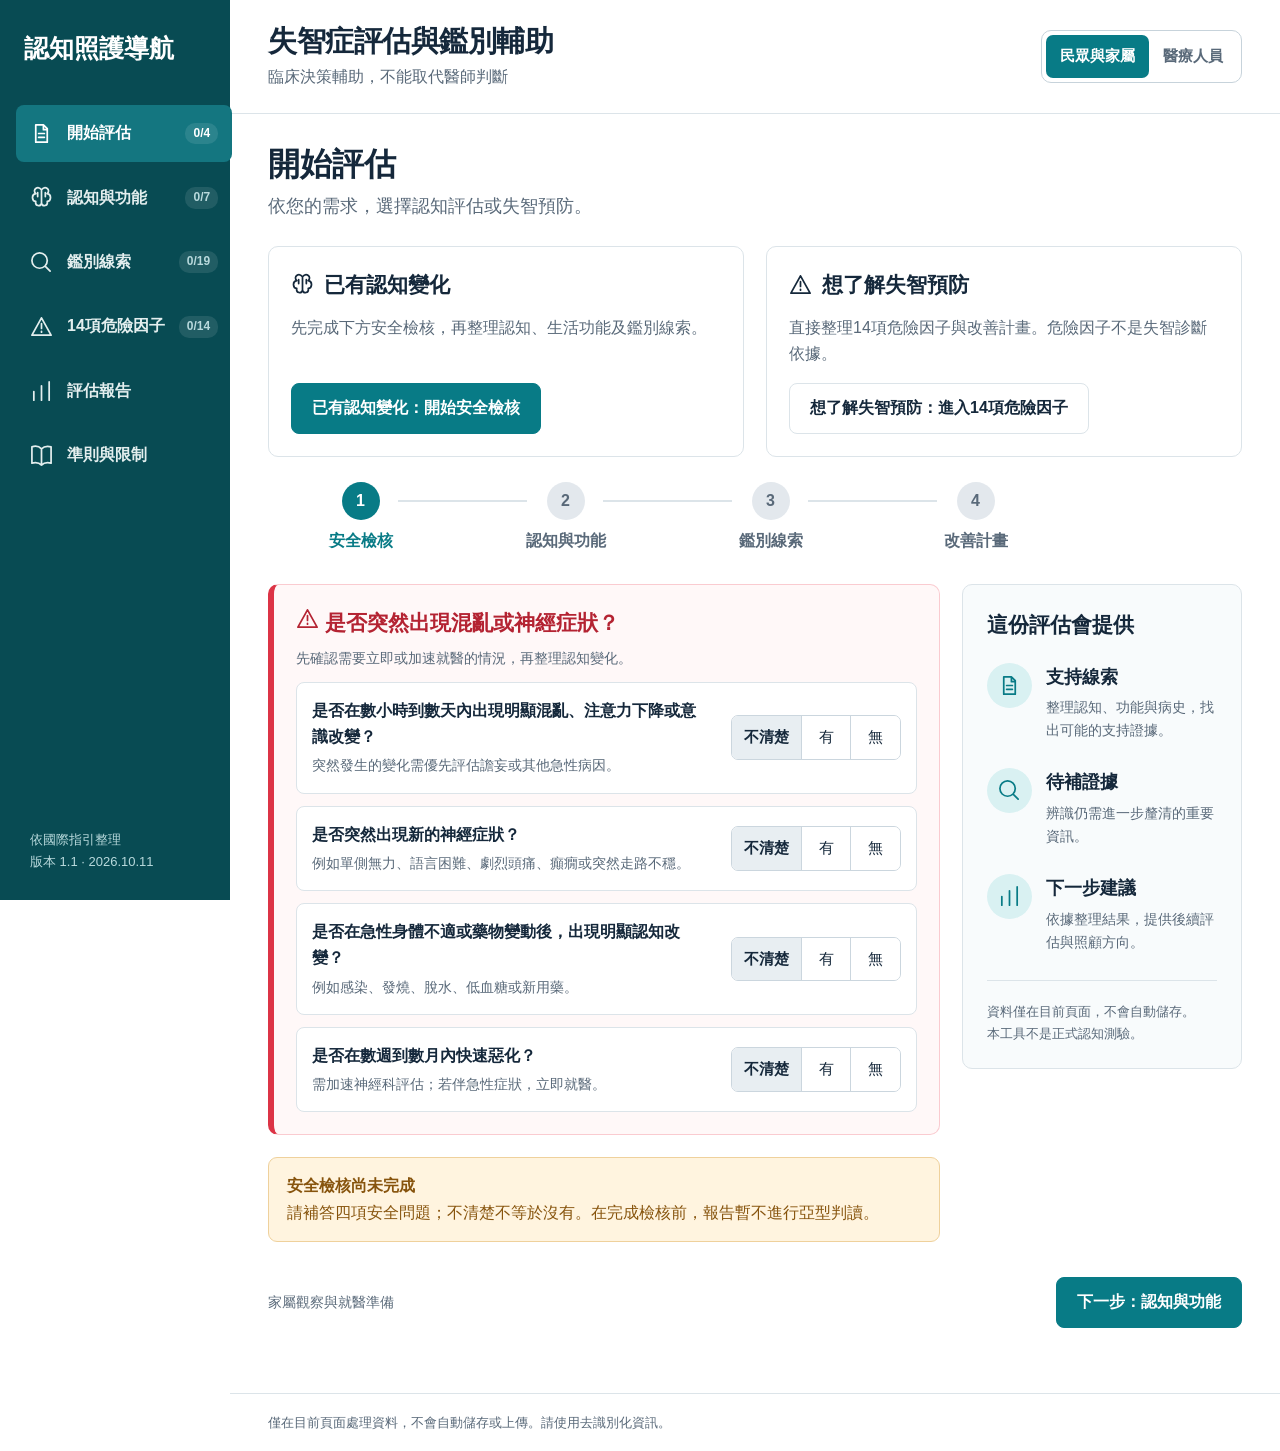
==== commit a71b073d: "v1.1: fix age input and import round-trip, refine clue logic, add workup checklist - Age field: inva" ====
--- a/失智症互動評估.html
+++ b/失智症互動評估.html
@@ -2,8 +2,10 @@
 <html lang="zh-Hant"><head><meta charset="utf-8"><meta name="viewport" content="width=device-width,initial-scale=1"><meta name="description" content="繁體中文認知障礙評估、失智症鑑別與 Lancet 2024 十四項危險因子管理工具"><title>認知照護導航｜失智症評估與鑑別輔助</title><style>:root{--teal:#087b86;--deep:#084b53;--ink:#15283b;--muted:#596979;--line:#dce4e9;--pale:#eff8f8;--red:#b42332;--amber:#87540d}*{box-sizing:border-box}body{margin:0;background:#fff;color:var(--ink);font:16px/1.65 -apple-system,BlinkMacSystemFont,"PingFang TC","Microsoft JhengHei",sans-serif}button,input,select,textarea{font:inherit}button{cursor:pointer}button:focus-visible,a:focus-visible,input:focus-visible,select:focus-visible,textarea:focus-visible{outline:3px solid #d4901a;outline-offset:3px}a{color:var(--teal)}.skip{position:fixed;top:-60px;left:12px;z-index:9;background:white;padding:10px}.skip:focus{top:12px}.sidebar{position:fixed;inset:0 auto 0 0;width:230px;background:var(--deep);color:white;padding:28px 16px;display:flex;flex-direction:column}.brand{font-size:25px;font-weight:750;margin:0 8px 36px}.sidebar nav{display:grid;gap:8px}.sidebar button{background:none;border:0;color:#e3eeee;border-radius:8px;text-align:left;padding:15px 14px;display:flex;align-items:center;gap:14px;font-weight:600}.sidebar button.active{background:#147680;color:#fff}.sidebar button:hover{background:#12656e}.side-foot{margin-top:auto;padding:24px 14px 0;color:#b8d9dc;font-size:13px}.workspace{margin-left:230px}header{display:flex;justify-content:space-between;align-items:center;gap:20px;padding:22px 38px;border-bottom:1px solid var(--line)}h1{font-size:29px;line-height:1.35;margin:0 0 3px;letter-spacing:-.5px}header p{margin:0;color:var(--muted)}.mode{display:flex;border:1px solid #c7d3db;padding:4px;border-radius:10px;flex-shrink:0}.mode button{border:0;background:white;color:var(--muted);padding:9px 14px;border-radius:7px;font-size:15px;font-weight:650}.mode button[aria-pressed=true]{background:var(--teal);color:white}main{padding:28px 38px 45px;max-width:1550px;min-height:80vh}h2{font-size:32px;margin:0 0 4px;line-height:1.4}h3{font-size:21px;line-height:1.5;margin:0 0 8px}h4{margin:16px 0 4px}p{margin:6px 0 16px}.lead{color:var(--muted);font-size:18px}.steps{display:flex;margin:25px 0 30px;max-width:800px;gap:20px}.step{flex:1;position:relative;text-align:center;color:var(--muted);font-weight:650}.step:after{content:"";position:absolute;left:70%;width:70%;top:18px;border-top:2px solid var(--line)}.step:last-child:after{display:none}.step b{display:block;width:38px;height:38px;line-height:38px;border-radius:50%;background:#e3e8ed;margin:0 auto 8px}.step.current{color:var(--teal)}.step.current b{background:var(--teal);color:white}.split{display:grid;grid-template-columns:minmax(0,1fr) 280px;gap:22px;align-items:start}.panel{border:1px solid var(--line);border-radius:10px;padding:22px;margin-bottom:22px}.safety{background:#fff8f8;border-color:#facbd0;border-left:6px solid #dc3446}.safety h3{color:var(--red)}.row{padding:16px 0;border-bottom:1px solid var(--line);display:flex;gap:18px;align-items:center;justify-content:space-between}.row:last-child{border-bottom:0}.safety .row{background:white;border:1px solid var(--line);padding:15px;border-radius:8px;margin:12px 0 0}.question{flex:1;min-width:0}.question legend{font-weight:600;padding:0;line-height:1.65}.question p,.hint{font-size:14px;color:var(--muted);margin:4px 0 0}.segmented{display:flex;flex-shrink:0;border:1px solid #cbd6de;border-radius:7px;overflow:hidden}.segmented button{min-width:49px;padding:9px 12px;border:0;border-right:1px solid #cbd6de;background:#fff;font-size:15px;color:var(--ink)}.segmented button:last-child{border-right:0}.segmented button[aria-pressed=true]{background:#e8eef2;font-weight:700}.segmented button[data-value=yes][aria-pressed=true]{background:var(--teal);color:white}.segmented button[data-value=no][aria-pressed=true]{background:#dcefeb;color:#174e43}.row fieldset{border:0;margin:0;padding:0;min-width:0;width:100%;display:flex;align-items:center;justify-content:space-between;gap:20px}.aside-panel{background:#f8fbfc;padding:24px}.aside-item{display:flex;gap:14px;margin:22px 0}.aside-item .circle{background:#d9f1f2;color:var(--teal);width:45px;height:45px;border-radius:50%;display:grid;place-items:center;flex-shrink:0}.aside-item strong{font-size:18px}.aside-item p{font-size:14px;color:var(--muted);margin:4px 0}.privacy{font-size:13px;border-top:1px solid var(--line);padding-top:20px;color:var(--muted)}.alert{background:#fff4df;color:var(--amber);border:1px solid #efd19c;padding:15px 18px;border-radius:9px;margin:15px 0}.alert.danger{background:#fff0f1;border-color:#eeb4bc;color:#9f2030}.alert.info{background:var(--pale);color:#245b62;border-color:#bfdddd}.bottom-actions,.toolbar{display:flex;gap:12px;justify-content:flex-end;align-items:center;flex-wrap:wrap;margin:20px 0}.primary,.secondary{border:1px solid var(--line);border-radius:8px;padding:11px 20px;font-weight:650;background:white;color:var(--ink)}.primary{background:var(--teal);color:white;border-color:var(--teal)}.secondary:hover{background:#f0f5f7}.primary:hover{background:#075e68}.progress{color:var(--muted);font-size:14px;margin-right:auto}.icon{width:23px;height:23px;flex-shrink:0}.form-grid{display:grid;grid-template-columns:repeat(3,minmax(0,1fr));gap:18px;margin:20px 0}.field{display:grid;gap:6px;font-size:14px;font-weight:600}.field input,.field textarea,.field select{width:100%;border:1px solid #cbd6de;border-radius:6px;padding:9px;background:white;color:var(--ink);font-size:15px;font-weight:400}.field textarea{min-height:75px;resize:vertical}.clinical-label{color:var(--teal);font-size:13px;font-weight:650}.risk-item{padding:20px 0;border-bottom:1px solid var(--line)}.risk-item:last-child{border-bottom:0}.risk-header{display:flex;align-items:center;justify-content:space-between;gap:18px}.risk-title{font-size:19px;font-weight:650}.badge{font-size:12px;padding:3px 7px;background:var(--pale);color:#20666b;border-radius:4px;margin-left:10px}.risk-fields{display:grid;grid-template-columns:2fr 1fr 1fr;gap:12px;margin-top:12px}.risk-fields[hidden]{display:none}.risk-item p{color:var(--muted);font-size:14px;margin:8px 0}.metricline{font-size:16px;color:var(--teal);font-weight:650}.result{border-bottom:1px solid var(--line);padding:22px 0}.result:first-child{padding-top:0}.result-head{display:flex;gap:12px;justify-content:space-between;align-items:center}.result-head h3{margin:0}.status{font-size:13px;white-space:nowrap;background:#edf3f5;padding:4px 8px;border-radius:5px;color:#4e6472}.status.on{background:#dff0ed;color:#245f53}.evidence{display:grid;grid-template-columns:1fr 1fr;gap:24px}.evidence ul{padding-left:22px;margin:7px 0;font-size:15px}.evidence li{margin:5px 0}.result-note{font-size:14px;color:var(--muted)}details{margin:12px 0}summary{cursor:pointer;font-weight:650}.sources-list{padding-left:23px}.sources-list li{margin:20px 0}.sources-list p{font-size:14px;color:var(--muted)}.table-wrap{overflow:auto}table{width:100%;border-collapse:collapse;text-align:left;font-size:14px}th,td{padding:12px;border-bottom:1px solid var(--line);vertical-align:top}th{background:#f2f7f8;color:#365561}td{min-width:100px}.answered{border-left:3px solid var(--teal);padding-left:12px}footer{border-top:1px solid var(--line);padding:18px 38px;font-size:13px;color:var(--muted)}#notice{display:block;color:var(--teal)}.print-only{display:none}@media(max-width:1100px){header{align-items:flex-start;flex-direction:column}.split{grid-template-columns:minmax(0,1fr) 230px}.sidebar{width:200px}.workspace{margin-left:200px}main,header{padding-left:24px;padding-right:24px}.brand{font-size:22px}.row fieldset{align-items:flex-start;flex-direction:column;gap:12px}.form-grid{grid-template-columns:1fr 1fr}}@media(max-width:780px){.sidebar{position:static;width:auto;padding:18px}.brand{margin:0 0 14px}.sidebar nav{display:flex;overflow:auto;gap:4px}.sidebar button{padding:9px 12px;white-space:nowrap;font-size:14px}.sidebar .icon,.side-foot{display:none}.workspace{margin-left:0}header{padding:20px}h1{font-size:25px}h2{font-size:28px}main{padding:24px 20px}.split{grid-template-columns:1fr}.aside-panel{display:none}.steps{gap:8px}.step{font-size:13px}.step:after{width:55%}.form-grid,.risk-fields,.evidence{grid-template-columns:1fr}.risk-header{align-items:flex-start;flex-direction:column;gap:10px}.result-head{align-items:flex-start;flex-direction:column}.panel{padding:17px}.toolbar{justify-content:flex-start}.mode button{padding:8px 12px}.bottom-actions .primary{width:100%}footer{padding:18px 20px}}@media print{body{font-size:11pt;color:#000}.sidebar,header,footer,.toolbar,.bottom-actions,.no-print{display:none!important}.workspace{margin:0}main{padding:0;max-width:none}.panel{border:0;padding:0}.print-only{display:block}.result,table tr{break-inside:avoid}.evidence{display:block}.status{white-space:normal}a{color:#000;text-decoration:none}.alert{border:1px solid #888;background:white;color:#000}details:not([open]){display:none}h2{font-size:20pt}.table-wrap{overflow:visible}table{font-size:10pt}td{min-width:0}}
 
 .entry-grid{display:grid;grid-template-columns:repeat(2,minmax(0,1fr));gap:22px;margin-top:24px}.entry-card{display:flex;flex-direction:column;align-items:flex-start;margin-bottom:0}.entry-card h3{display:flex;align-items:center;gap:10px}.entry-card p{color:var(--muted)}.entry-card button{margin-top:auto;max-width:100%}@media(max-width:780px){.entry-grid{grid-template-columns:1fr;gap:14px}.entry-card button{width:100%}}
+.sidebar .count{margin-left:auto;font-size:12px;font-weight:600;color:#b8d9dc;background:rgba(255,255,255,.1);border-radius:10px;padding:1px 8px}.sidebar button.active .count{color:#fff}@media(max-width:780px){.sidebar .count{margin-left:6px}}
+.sidebar button span:first-of-type{white-space:nowrap}@media(max-width:1100px){.sidebar .icon{display:none}.sidebar button{padding:13px 12px}}
 </style></head>
-<body><a class="skip" href="#main">跳至主要內容</a><aside class="sidebar"><div class="brand">認知照護導航</div><nav aria-label="評估章節" id="navigation"></nav><div class="side-foot">依國際指引整理<br>版本 1.0 · 2026.10.11</div></aside><div class="workspace"><header><div><h1>失智症評估與鑑別輔助</h1><p>臨床決策輔助，不能取代醫師判斷</p></div><div class="mode" role="group" aria-label="使用模式"><button data-mode="public" aria-pressed="true">民眾與家屬</button><button data-mode="clinical" aria-pressed="false">醫療人員</button></div></header><main id="main" tabindex="-1"></main><footer>僅在目前頁面處理資料，不會自動儲存或上傳。請使用去識別化資訊。<span id="notice" role="status" aria-live="polite"></span></footer></div><script>/* 原創中文問句與摘要；非正式量表，不提供個人風險機率。 */
+<body><a class="skip" href="#main">跳至主要內容</a><aside class="sidebar"><div class="brand">認知照護導航</div><nav aria-label="評估章節" id="navigation"></nav><div class="side-foot">依國際指引整理<br>版本 1.1 · 2026.10.11</div></aside><div class="workspace"><header><div><h1>失智症評估與鑑別輔助</h1><p>臨床決策輔助，不能取代醫師判斷</p></div><div class="mode" role="group" aria-label="使用模式"><button data-mode="public" aria-pressed="true">民眾與家屬</button><button data-mode="clinical" aria-pressed="false">醫療人員</button></div></header><main id="main" tabindex="-1"></main><footer>僅在目前頁面處理資料，不會自動儲存或上傳。請使用去識別化資訊。<span id="notice" role="status" aria-live="polite"></span></footer></div><script>/* 原創中文問句與摘要；非正式量表，不提供個人風險機率。 */
 window.DG = {};
 DG.sources = [
  ['DETeCD-ADRD：整體診斷評估（2024 發表／2025 刊載）','https://doi.org/10.1002/alz.14337','認知、功能、症候群與病因的分層評估。'],
@@ -15,7 +17,8 @@
  ['PPA：原發性進行性失語症分類（2011）','https://pubmed.ncbi.nlm.nih.gov/21325651/','語言主導症候群不等同特定病理；網站不判定 PPA 亞型。'],
  ['日本常壓性水腦症學會：第三版指引（2021）','https://pubmed.ncbi.nlm.nih.gov/33455998/','步態、認知、排尿與影像的整合；三徵不足以確診。'],
  ['Lancet 失智症委員會報告（2024）','https://doi.org/10.1016/S0140-6736(24)01296-0','十四項危險因子；約 45% 是人口可歸因比例，非個人風險。'],
- ['Alzheimer’s Association：血液生物標記指引（2025）','https://doi.org/10.1002/alz.70535','有客觀認知障礙者於專科使用；須依檢測效能及臨床情境解讀。']
+ ['Alzheimer’s Association：血液生物標記指引（2025）','https://doi.org/10.1002/alz.70535','有客觀認知障礙者於專科使用；須依檢測效能及臨床情境解讀。'],
+ ['AAN 失智症診斷實務參數（2001）','https://doi.org/10.1212/wnl.56.9.1143','建議結構性腦影像，並篩檢憂鬱、維生素 B12 缺乏與甲狀腺功能低下；梅毒僅在臨床懷疑時檢查。']
 ];
 const q=(id,label,hint='',clinical=false)=>({id,label,hint,clinical});
 DG.sections = {
@@ -39,55 +42,75 @@
  ['pollution','空氣污染','晚年','依當地空氣品質調整暴露與戶外活動；也需環境與公共政策介入。'],
  ['vision','未治療的視力損失','晚年','安排眼科及視力評估、適當治療／矯正與居家環境調整。','2024 新增']
 ].map(([id,name,stage,action,badge])=>({id,name,stage,action,badge}));
+/* 可逆／共存因素檢查（醫療人員模式）：NICE NG97 1.2.2、1.2.13；AAN 2001。項目由醫師依情境決定，非固定套組。 */
+DG.workup=[
+ ['b12','維生素 B12（必要時含葉酸）',true,'AAN 2001 建議篩檢 B12 缺乏。',10],
+ ['thyroid','甲狀腺功能（TSH）',true,'AAN 2001 建議篩檢甲狀腺功能低下。',10],
+ ['metabolic','血糖／HbA1c、電解質、鈣、腎與肝功能',true,'NICE NG97 1.2.2：以適當血液與尿液檢查排除可逆原因。',1],
+ ['cbc','全血球計數（必要時 ESR／CRP）',true,'NICE NG97 1.2.2；依臨床情境選擇。',1],
+ ['imaging','結構性腦影像（CT 或 MRI）',true,'NICE NG97 1.2.13：除非失智已明確且亞型清楚，應安排以排除可逆原因並協助亞型判斷。',1],
+ ['urine','尿液檢查（疑譫妄或感染時）',false,'只在臨床懷疑時安排。',1],
+ ['syphilis','梅毒／HIV 血清（臨床懷疑或高風險時）',false,'AAN 2001：無臨床懷疑時不需常規梅毒篩檢。',10]
+].map(([id,name,core,note,source])=>({id,name,core,note,source}));
 </script><script>/* 純函式規則：不補值、不排名、不估計機率，不作正式診斷。 */
 DG.evaluate = function(state) {
  const a={...state.answers};
  if(state.mode!=='clinical') Object.values(DG.sections).flat().filter(q=>q.clinical).forEach(q=>delete a[q.id]);
  const yes=k=>a[k]==='yes', unknown=k=>!['yes','no'].includes(a[k]);
- const label=k=>Object.values(DG.sections).flat().find(q=>q.id===k)?.label||k;
+ const all=Object.values(DG.sections).flat();
+ const label=k=>{const q=all.find(q=>q.id===k);if(!q)return k;return q.clinical&&state.mode!=='clinical'?q.label+'（由醫療人員評估）':q.label;};
  const urgent=['acute','neuro','ill'].filter(yes);
  const safetyMissing=['acute','neuro','ill','rapid'].filter(unknown);
  const gate=urgent.length?'urgent':yes('rapid')?'rapid':safetyMissing.length?'incomplete':'ready';
  let syndrome='資料不足，無法判斷認知與功能狀態。';
- if(yes('decline')) {
-  if(yes('objective')&&yes('independence')) syndrome='有客觀認知障礙與獨立生活受影響的紀錄：需由醫師確認失智症症候群及其他原因。';
-  else if(yes('objective')&&a.independence==='no') syndrome='有客觀認知障礙且目前未記錄獨立生活受影響：可評估輕度認知障礙（MCI），仍需完整臨床判斷。';
+ if(yes('objective')) {
+  if(yes('independence')) syndrome='有客觀認知障礙與獨立生活受影響的紀錄：需由醫師確認失智症症候群及其他原因。';
+  else if(a.independence==='no') syndrome='有客觀認知障礙且目前未記錄獨立生活受影響：可評估輕度認知障礙（MCI），仍需完整臨床判斷。';
+  else syndrome='有客觀認知障礙：需確認日常獨立性是否因認知下降而受影響，才能區分 MCI 與失智症症候群。';
+  if(!yes('decline')) syndrome+='尚未記錄較以往的下降，請向本人與知情者確認病程，並考慮長期低基線或其他原因。';
+ } else if(yes('decline')) {
+  if(a.objective==='no'&&yes('independence')) syndrome='回報認知下降與獨立性受影響，但正式評估未證實客觀障礙：檢視測驗是否受教育、語言、感官或天花板效應影響，並考慮憂鬱、藥物及其他原因；必要時神經心理評估或追蹤再評估。';
+  else if(a.objective==='no') syndrome='有主觀認知下降疑慮，正式評估未證實客觀障礙，且未記錄獨立性受影響：符合主觀認知下降（SCD）的描述，建議處理可改變因素並定期追蹤。';
   else if(yes('independence')) syndrome='認知下降伴日常獨立性受影響：疑似失智症症候群，需正式認知與功能評估。';
   else syndrome='已有認知下降疑慮：需確認客觀認知表現及日常功能，不能據此區分主觀下降、MCI 或失智。';
  } else if(a.decline==='no') syndrome='目前未回報較以往的認知下降；不能以此或正常測試分數單獨排除認知障礙。';
  const cognitionMissing=['decline','independence','informant','objective','alternatives'].filter(unknown).map(label);
  const candidates=[];
- function add(id,name,keys,required,next,source,note) {
+ function add(id,name,keys,required,next,source,note,specific=keys) {
   const support=keys.filter(yes).map(label), missing=required.filter(unknown).map(label), absent=required.filter(k=>a[k]==='no').map(label);
-  candidates.push({id,name,support,missing,absent,next,source,note,active:support.length>0});
+  candidates.push({id,name,support,missing,absent,next,source,note,active:specific.some(yes)});
  }
- add('ad','阿茲海默症（AD）',['gradual','memory','adBio'],['decline','objective','independence','alternatives','gradual','adBio'],'評估情節記憶、完整症候群及結構影像；需要病因確認且會改變處置時，轉介專科討論適當生物標記。',2,yes('adBio')?'已輸入專科確認的生物標記異常；仍需核實方法、效能及共病，不能將所有症狀歸因於 AD。':'臨床記憶型表現不等同 AD 生物學診斷；不建議對無症狀者進行常規 AD 生物標記診斷篩檢。');
+ add('ad','阿茲海默症（AD）',['gradual','memory','adBio'],['decline','objective','independence','alternatives','gradual','adBio'],'評估情節記憶、完整症候群及結構影像；需要病因確認且會改變處置時，轉介專科討論適當生物標記。',2,yes('adBio')?'已輸入專科確認的生物標記異常；仍需核實方法、效能及共病，不能將所有症狀歸因於 AD。':'臨床記憶型表現不等同 AD 生物學診斷；不建議對無症狀者進行常規 AD 生物標記診斷篩檢。'+(yes('gradual')&&!yes('memory')&&!yes('adBio')?' 只有「漸進惡化」屬各類退化性疾病共通表現，未單獨列為 AD 線索。':''),['memory','adBio']);
  const dlbKeys=['fluctuation','hallucination','rbd','parkinson'];
  const dlbCount=dlbKeys.filter(yes).length;
- add('dlb','路易氏體失智症（DLB）',[...dlbKeys,'dlbBio'],['decline','objective','independence','alternatives',...dlbKeys,'pdBefore','dlbBio'],'神經科確認核心特徵、排除譫妄與藥物影響，必要時安排 DAT、PSG 或其他合適檢查。',3,`已回報 ${dlbCount}/4 項核心特徵線索，非診斷分數。需先成立失智症；共識中兩項核心特徵或一項核心加指標性生物標記可支持 probable DLB，仍需完整排除與時間關係審查。疑似 DLB 需留意抗精神病藥敏感性，勿自行調藥。`);
+ add('dlb','路易氏體失智症（DLB）',[...dlbKeys,'dlbBio'],['decline','objective','independence','alternatives',...dlbKeys,'dlbBio'],'神經科確認核心特徵、排除譫妄與藥物影響，必要時安排 DAT、PSG 或其他合適檢查。',3,`已回報 ${dlbCount}/4 項核心特徵線索，非診斷分數。需先成立失智症；共識中兩項核心特徵或一項核心加指標性生物標記可支持 probable DLB，仍需完整排除與時間關係審查。疑似 DLB 需留意抗精神病藥敏感性，勿自行調藥。`+(yes('pdBefore')?' 已回報巴金森病確診超過一年後才出現認知症狀：依一年慣例較符合 PDD，而非 DLB。':''));
  add('pdd','巴金森病相關失智症（PDD）',['pdBefore'],['pdBefore','decline','objective','independence','alternatives'],'由神經科確認既有 PD 診斷、認知症狀發生時間及多認知領域影響。',3,'超過一年時間關係僅是 DLB／PDD 的鑑別慣例；本網站未實作完整 PDD 診斷準則。');
  const ftdKeys=['disinhibition','apathy','empathy','compulsive','oral','dysexecutive'];
  add('ftd','行為型額顳葉失智症（bvFTD）',[...ftdKeys,'ftdImage'],['gradual',...ftdKeys,'alternatives','independence','ftdImage'],'確認早期且持續的行為變化、神經心理表現、精神疾病鑑別及額顳葉影像。',4,`已回報 ${ftdKeys.filter(yes).length}/6 項 FTDC 特徵線索。possible 需進行性退化、至少三項並完成排除；probable 另需功能下降與相符影像。本工具不直接核發診斷分類。`);
  add('vascular','血管性認知障礙',['stroke','vascularTime','vascularImage'],['objective','independence','vascularImage','vascularTime','alternatives'],'整合腦血管影像、病變位置／負荷及認知症候群；評估血管與 AD 等混合病因。',5,'有血管危險因子或中風病史，不代表目前認知障礙必由血管病變造成；緩慢進展也不能排除血管病因。');
  add('ppa','語言主導症候群／PPA',['languageFirst'],['languageFirst','gradual','objective','alternatives'],'安排語言與神經心理評估、影像及專科鑑別；必要時評估 AD 或 FTLD 病理。',6,'PPA 是症候群，可涉及不同病理；本網站不依單一問句判定語意型、非流暢型或 logopenic 亞型。');
- add('nph','常壓性水腦症（iNPH）',['gait','urine','ventricles'],['decline','gait','urine','ventricles','alternatives'],'若認知／步態變化伴相關影像，轉介神經科／神經外科，評估影像型態及適當腦脊髓液測試。',7,'步態、認知、排尿三徵及腦室擴大仍不足以確診；亦須排除其他步態與排尿病因。');
+ add('nph','常壓性水腦症（iNPH）',['gait','urine','ventricles'],['decline','gait','urine','ventricles','alternatives'],'若認知／步態變化伴相關影像，轉介神經科／神經外科，評估影像型態及適當腦脊髓液測試。',7,'步態、認知、排尿三徵及腦室擴大仍不足以確診；亦須排除其他步態與排尿病因。'+(yes('urine')&&!yes('gait')&&!yes('ventricles')?' 只有排尿症狀在高齡者常見且非特異，未單獨列為 iNPH 線索。':''),['gait','ventricles']);
+ const workup=state.mode==='clinical'?DG.workup.map(w=>({...w,status:state.workup?.[w.id]||'pending'})):[];
+ const workupAbnormal=workup.filter(w=>w.status==='abnormal').map(w=>w.name);
+ const workupPending=workup.filter(w=>w.core&&w.status==='pending').map(w=>w.name);
  const confounders=['depression','medication','sensory'].filter(yes).map(label);
  const riskKnown=DG.risks.filter(r=>['yes','no'].includes(state.risks[r.id]?.status));
  const riskPositive=DG.risks.filter(r=>state.risks[r.id]?.status==='yes');
  const mixed= candidates.find(c=>c.id==='vascular').active && (candidates.find(c=>c.id==='ad').active || candidates.find(c=>c.id==='dlb').active);
- return {gate,urgent:urgent.map(label),safetyMissing:safetyMissing.map(label),syndrome,cognitionMissing,candidates,confounders,mixed,riskKnown:riskKnown.length,riskPositive};
+ return {gate,urgent:urgent.map(label),safetyMissing:safetyMissing.map(label),syndrome,cognitionMissing,candidates,confounders,mixed,riskKnown:riskKnown.length,riskPositive,workup,workupAbnormal,workupPending};
 };
 </script><script>(() => {
  'use strict';
- let state={mode:'public',answers:{},risks:{},meta:{}};let page='safety';
+ const VERSION='1.1';const blank=mode=>({mode,answers:{},risks:{},meta:{},workup:{}});let state=blank('public');let page='safety';
  const pages=[['safety','開始評估','file'],['cognition','認知與功能','brain'],['differential','鑑別線索','search'],['risks','14項危險因子','alert'],['report','評估報告','bars'],['sources','準則與限制','book']];
  const main=document.getElementById('main');
  const escape=s=>String(s??'').replace(/[&<>"']/g,c=>({'&':'&amp;','<':'&lt;','>':'&gt;','"':'&quot;',"'":'&#39;'}[c]));
  const paths={file:'M6 3h8l4 4v14H6z M14 3v5h4 M9 12h6 M9 16h6',brain:'M12 4c-4-5-10 0-6 4-5 1-4 8 0 8-1 5 5 6 6 2V4 M12 4c4-5 10 0 6 4 5 1 4 8 0 8 1 5-5 6-6 2 M8 7v4 M16 7v4',search:'M16 16l5 5 M18 10a8 8 0 1 1-16 0 8 8 0 0 1 16 0',alert:'M12 3L2 21h20z M12 9v5 M12 17v1',bars:'M4 21V12 M12 21V6 M20 21V2',book:'M12 5c-3-3-7-3-10-2v17c4-1 7-1 10 2 3-3 6-3 10-2V3c-4-1-7-1-10 2v17'};
  const icon=n=>`<svg class="icon" viewBox="0 0 24 24" fill="none" stroke="currentColor" stroke-width="1.8" stroke-linecap="round" stroke-linejoin="round" aria-hidden="true"><path d="${paths[n]||paths.file}"/></svg>`;
- const seg=(key,value,kind='answer')=>`<div class="segmented" role="group" aria-label="${kind==='risk'?'危險因子狀態':'回答'}">${[['unknown','不清楚'],['yes','有'],['no','無']].map(([v,t])=>`<button type="button" data-kind="${kind}" data-key="${key}" data-value="${v}" aria-pressed="${(value||'unknown')===v}">${t}</button>`).join('')}</div>`;
- const questions=items=>items.filter(q=>!q.clinical||state.mode==='clinical').map(q=>`<div class="row"><fieldset aria-label="${escape(q.label)}" aria-describedby="hint-${q.id}"><div class="question"><legend>${escape(q.label)}${q.clinical?'<span class="clinical-label"> · 專業評估</span>':''}</legend><p id="hint-${q.id}">${escape(q.hint)}</p></div>${seg(q.id,state.answers[q.id])}</fieldset></div>`).join('');
- const field=(key,label,type='text',hint='')=>`<label class="field">${label}<input data-meta="${key}" type="${type}" maxlength="2000" ${type==='number'?'min="0" max="120"':''} value="${escape(state.meta[key])}" placeholder="${escape(hint)}"></label>`;
+ const segOptions={answer:[['unknown','不清楚'],['yes','有'],['no','無']],workup:[['pending','未做／不清楚'],['normal','正常'],['abnormal','異常']]};
+ const seg=(key,value,kind='answer')=>`<div class="segmented" role="group" aria-label="${kind==='risk'?'危險因子狀態':kind==='workup'?'檢查結果':'回答'}">${(segOptions[kind]||segOptions.answer).map(([v,t])=>`<button type="button" data-kind="${kind}" data-key="${key}" data-value="${v}" aria-pressed="${(value||(kind==='workup'?'pending':'unknown'))===v}">${t}</button>`).join('')}</div>`;
+ const questions=items=>items.filter(q=>!q.clinical||state.mode==='clinical').map(q=>`<div class="row"><fieldset aria-label="${escape(q.label)}"${q.hint?` aria-describedby="hint-${q.id}"`:''}><div class="question"><legend>${escape(q.label)}${q.clinical?'<span class="clinical-label"> · 專業評估</span>':''}</legend>${q.hint?`<p id="hint-${q.id}">${escape(q.hint)}</p>`:''}</div>${seg(q.id,state.answers[q.id])}</fieldset></div>`).join('');
+ const field=(key,label,type='text',hint='')=>`<label class="field">${label}<input data-meta="${key}" type="${type}" maxlength="2000" ${type==='number'?'min="0" max="120" step="1" inputmode="numeric"':''} value="${escape(state.meta[key])}" placeholder="${escape(hint)}"></label>`;
  const selectField=(key,label,options)=>{const value=state.meta[key]||'';const choices=value&&!options.includes(value)?[value,...options]:options;return `<label class="field">${label}<select data-meta="${key}"><option value="" ${!value?'selected':''}>請選擇（可留空）</option>${choices.map(v=>`<option value="${escape(v)}" ${value===v?'selected':''}>${escape(v)}</option>`).join('')}</select></label>`;};
  const riskSelect=(id,prop,label,value,options)=>{value=value||'';const choices=value&&!options.includes(value)?[value,...options]:options;return `<label class="field">${label}<select data-risk="${id}" data-prop="${prop}"><option value="" ${!value?'selected':''}>請選擇（可留空）</option>${choices.map(v=>`<option value="${escape(v)}" ${value===v?'selected':''}>${escape(v)}</option>`).join('')}</select></label>`;};
  const planOptions=['待補病史／檢查資料','已有資料，待專業評估','已安排評估／檢查','已制定改善計畫，待執行','改善計畫執行中','已完成改善措施，持續追蹤','目前維持，定期再評估','不清楚'];
@@ -96,38 +119,43 @@
  const next=(target,label)=>`<div class="bottom-actions"><span class="progress">${state.mode==='public'?'家屬觀察與就醫準備':'專業評估與證據整理'}</span><button class="primary" data-nav="${target}">${label}</button></div>`;
  function safetyAlert(r){
   if(r.gate==='urgent')return '<div class="alert danger" role="alert"><strong>優先處理急性醫療問題</strong><br>已回報急性警訊。請立即就醫評估；若有突然單側無力、語言困難、意識改變或癲癇，請聯絡當地緊急救護（臺灣 119）。此時不進行失智症亞型判讀。</div>';
-  if(r.gate==='rapid')return '<div class="alert danger"><strong>需加速專科評估</strong><br>數週至數月快速惡化應優先評估其他神經、感染、免疫或代謝病因；若伴急性症狀立即就醫。本次暫停亞型判讀。</div>';
+  if(r.gate==='rapid')return '<div class="alert danger"><strong>需加速專科評估</strong><br>數週至數月快速惡化應轉介可安排腦脊髓液等檢查的神經科，評估 Creutzfeldt–Jakob 病（CJD）及感染、自體免疫、腫瘤或代謝等病因（NICE NG97 1.2.7）；若伴急性症狀立即就醫。本次暫停亞型判讀。</div>';
   if(r.gate==='incomplete')return '<div class="alert"><strong>安全檢核尚未完成</strong><br>請補答四項安全問題；不清楚不等於沒有。在完成檢核前，報告暫不進行亞型判讀。</div>';
   return '';
  }
  function safety(){const r=DG.evaluate(state);return heading('開始評估','依您的需求，選擇認知評估或失智預防。')+`<section class="entry-grid" aria-label="選擇使用目的"><article class="panel entry-card"><h3>${icon('brain')} 已有認知變化</h3><p>先完成下方安全檢核，再整理認知、生活功能及鑑別線索。</p><button class="primary" data-action="start-evaluation">已有認知變化：開始安全檢核</button></article><article class="panel entry-card"><h3>${icon('alert')} 想了解失智預防</h3><p>直接整理14項危險因子與改善計畫。危險因子不是失智診斷依據。</p><button class="secondary" data-nav="risks">想了解失智預防：進入14項危險因子</button></article></section><div class="steps">${['安全檢核','認知與功能','鑑別線索','改善計畫'].map((t,i)=>`<div class="step ${i===0?'current':''}"><b>${i+1}</b>${t}</div>`).join('')}</div><div class="split"><div><section class="panel safety" id="safety-check" tabindex="-1"><h3>${icon('alert')} 是否突然出現混亂或神經症狀？</h3><p class="hint">先確認需要立即或加速就醫的情況，再整理認知變化。</p>${questions(DG.sections.safety)}</section>${safetyAlert(r)}</div><aside class="panel aside-panel"><h3>這份評估會提供</h3>${[['file','支持線索','整理認知、功能與病史，找出可能的支持證據。'],['search','待補證據','辨識仍需進一步釐清的重要資訊。'],['bars','下一步建議','依據整理結果，提供後續評估與照顧方向。']].map(([i,t,p])=>`<div class="aside-item"><span class="circle">${icon(i)}</span><div><strong>${t}</strong><p>${p}</p></div></div>`).join('')}<div class="privacy">資料僅在目前頁面，不會自動儲存。<br>本工具不是正式認知測驗。</div></aside></div>`+next('cognition','下一步：認知與功能');}
  function cognition(){return heading('認知與功能','與過去的自己比較，並確認生活獨立性。')+`<div class="alert info">本問卷用來整理病史，沒有診斷分數。請邀請熟悉當事人的家屬補充資訊；「無」應表示已確認沒有此變化。</div><div class="form-grid">${field('age','年齡（選填）','number')}${selectField('onset','首次發現變化的時間（選填）',['數小時至數天內','數週內','約 1–3 個月前','約 3–6 個月前','約 6–12 個月前','約 1–2 年前','超過 2 年前','不清楚'])}${selectField('observer','資訊來源（選填）',['本人','家屬／照顧者','本人與家屬／照顧者','醫療人員','醫療紀錄','多方資訊','不清楚'])}</div><section class="panel">${questions(DG.sections.cognition)}</section><label class="field">功能變化或正式測試摘要（選填；請勿輸入姓名、病歷號）<textarea data-meta="notes" maxlength="2000">${escape(state.meta.notes)}</textarea></label>${state.mode==='public'?'<p class="hint">醫療人員模式可補入正式認知評估及其他原因評估結果。</p>':''}`+next('differential','下一步：鑑別線索');}
- function differential(){return heading('鑑別線索','保留多種可能病因，逐項整理支持線索與證據缺口。')+safetyAlert(DG.evaluate(state))+`<div class="alert info">症狀特徵彼此可能重疊；以下問句不等同完整診斷準則。生物標記與影像需由專科解讀。</div><section class="panel">${questions(DG.sections.differential)}</section>`+next('risks','下一步：14項危險因子');}
+ function differential(){return heading('鑑別線索','保留多種可能病因，逐項整理支持線索與證據缺口。')+safetyAlert(DG.evaluate(state))+`<div class="alert info">症狀特徵彼此可能重疊；以下問句不等同完整診斷準則。生物標記與影像需由專科解讀。</div><section class="panel">${questions(DG.sections.differential)}</section>${state.mode==='clinical'?workupPanel():''}`+next('risks','下一步：14項危險因子');}
+ function workupPanel(){return `<section class="panel"><h3>可逆／共存因素檢查 · 專業評估</h3><p class="hint">NICE NG97 建議以適當血液、尿液檢查與結構性影像排除可逆原因；項目由醫師依情境選擇，非固定套組。「正常」不代表已排除所有可治療病因。</p>${DG.workup.map(w=>`<div class="row"><fieldset aria-label="${escape(w.name)}" aria-describedby="wk-${w.id}"><div class="question"><legend>${escape(w.name)}${w.core?'':'<span class="clinical-label"> · 視情境</span>'}</legend><p id="wk-${w.id}">${escape(w.note)}</p></div>${seg(w.id,state.workup[w.id],'workup')}</fieldset></div>`).join('')}</section>`;}
  function risks(){const r=DG.evaluate(state);return heading('14項危險因子','以 Lancet 2024 生命歷程模型，建立可追蹤的改善計畫。')+`<div class="alert info">約 45% 是人口層級的可歸因比例，不能換算成個人失智機率，也不能把各因子的比例直接相加。這份清單不作診斷或風險分級。</div><p class="metricline">已確認 ${r.riskKnown}／14 項狀態 · ${r.riskPositive.length} 項回報存在</p><p class="hint">生命階段是報告分類，不限制介入年齡。既往教育與腦外傷不能回溯改變；改善計畫著重可採取的後續行動。沒有資料時保留「不清楚」。</p>${['早年','中年','晚年'].map(stage=>`<section class="panel"><h3>${stage}</h3>${DG.risks.filter(x=>x.stage===stage).map(risk=>{const v=state.risks[risk.id]||{};return `<div class="risk-item"><div class="risk-header"><div class="risk-title">${risk.name}${risk.badge?`<span class="badge">${risk.badge}</span>`:''}</div>${seg(risk.id,v.status,'risk')}</div><p>${risk.action}</p><div class="risk-fields">${riskSelect(risk.id,'plan','證據、日期與改善計畫（選填）',v.plan,planOptions)}${riskSelect(risk.id,'owner','負責人／角色（選填）',v.owner,ownerOptions)}<label class="field">追蹤日期（選填）<input data-risk="${risk.id}" data-prop="date" type="date" value="${escape(v.date)}"></label></div></div>`}).join('')}</section>`).join('')}`+next('report','產生評估報告');}
  const list=arr=>arr.length?`<ul>${arr.map(x=>`<li>${escape(x)}</li>`).join('')}</ul>`:'<p class="hint">尚無紀錄。</p>';
  const sourceLink=i=>`<a href="${DG.sources[i][1]}" target="_blank" rel="noopener noreferrer">${DG.sources[i][0]}</a>`;
- function report(){const r=DG.evaluate(state);return heading('評估報告','提供可追溯的就醫與團隊討論摘要。')+`<p class="print-only"><strong>認知照護導航 · 臨床決策輔助，不能取代醫師判斷</strong></p><p class="hint">產生日期：${new Date().toLocaleDateString('zh-TW',{timeZone:'Asia/Taipei'})} · ${state.mode==='clinical'?'醫療人員':'民眾與家屬'}模式 · 版本 1.0</p><div class="toolbar no-print"><button class="primary" data-action="print">列印／存成 PDF</button><button class="secondary" data-action="export">下載評估資料</button><button class="secondary" data-action="import">匯入評估資料</button><button class="secondary" data-action="reset">清除本次資料</button><input type="file" id="import-file" accept="application/json,.json" hidden></div>${safetyAlert(r)}<section class="panel"><h3>認知與功能摘要</h3><p>${escape(r.syndrome)}</p>${r.gate!=='ready'?'<p class="hint">此摘要僅反映輸入資訊；目前應優先完成安全評估。</p>':''}${state.meta.age?`<p>年齡：${escape(state.meta.age)}</p>`:''}${state.meta.onset?`<p>變化時間：${escape(state.meta.onset)}</p>`:''}${state.meta.observer?`<p>資訊來源：${escape(state.meta.observer)}</p>`:''}${state.meta.notes?`<p>補充摘要：${escape(state.meta.notes)}</p>`:''}<h4>認知與功能填答紀錄</h4>${list(DG.sections.cognition.filter(q=>!q.clinical||state.mode==='clinical').map(q=>q.label+'：'+(state.answers[q.id]==='yes'?'有':state.answers[q.id]==='no'?'無':'不清楚')))}<h4>待補證據</h4>${list(r.cognitionMissing)}<h4>其他影響因素</h4>${r.confounders.length?list(r.confounders):'<p class="hint">尚未回報明確線索；不代表已完成排除。</p>'}<p class="hint">${sourceLink(0)}；${sourceLink(1)}</p></section>${r.gate==='ready'?`<section class="panel"><h3>鑑別方向 · 不依機率排序</h3><p class="hint">「未回報線索」不代表排除疾病；以下是部分準則摘要，不是完整診斷分類。所有亞型仍需臨床確認。</p>${r.mixed?'<div class="alert info">同時回報血管及其他退化性線索：請保留混合病因，不能由網站確認混合型失智。</div>':''}${r.candidates.map(c=>`<article class="result"><div class="result-head"><h3>${c.name}</h3><span class="status ${c.active?'on':''}">${c.active?'有線索，需確認':'未回報特異線索'}</span></div><div class="evidence"><div><h4>支持線索（使用者回報）</h4>${list(c.support)}</div><div><h4>待補證據</h4>${list(c.missing)}</div></div>${c.absent.length?`<details><summary>已回報「無」的相關項目</summary>${list(c.absent)}<p class="hint">這些回答不單獨構成排除診斷。</p></details>`:''}<p class="result-note">${escape(c.note)}</p><p><strong>下一步：</strong>${escape(c.next)}</p><p class="hint">依據：${sourceLink(c.source)}</p></article>`).join('')}</section>`:'<section class="panel"><h3>失智症亞型判讀暫停</h3><p>先處理警訊或補齊安全問題。危險因子改善清單仍可整理。</p><button class="secondary no-print" data-nav="safety">返回安全檢核</button></section>'}<section class="panel"><h3>危險因子改善與追蹤清單</h3><p>已確認 ${r.riskKnown}/14 項狀態；${r.riskPositive.length} 項回報存在。此數量不是風險分數。</p><div class="table-wrap"><table><thead><tr><th>因子／狀態</th><th>下一步與自訂計畫</th><th>負責人</th><th>追蹤日期</th></tr></thead><tbody>${DG.risks.map(x=>{const v=state.risks[x.id]||{};return `<tr><td>${x.name}<br>${v.status==='yes'?'回報存在':v.status==='no'?'回報無':'待確認'}</td><td>${v.status==='yes'?escape(x.action):v.status==='no'?'持續維持並依需要再評估。':'補充病史／資料以確認。'}${v.plan?`<br><strong>自訂：</strong>${escape(v.plan)}`:''}</td><td>${escape(v.owner)||'未指定'}</td><td>${escape(v.date)||'未安排'}</td></tr>`}).join('')}</tbody></table></div><p class="hint">${sourceLink(8)}</p></section><div class="alert">沒有正式認知測驗、神經學檢查及完整鑑別時，不能確診失智或排除可治療病因。本工具尚未經臨床效能驗證。</div>`;}
- function sources(){return heading('準則與限制','每個結果都有來源；網站規則不等同正式量表或完整準則。')+`<section class="panel"><h3>使用界線</h3><ul><li>原創中文病史整理問句，未重製 MoCA、MMSE、AD8 或其他正式量表；不宣稱有診斷敏感度或特異度。</li><li>本版本涵蓋常見鑑別方向，並非所有失智症病因，也不提供自動診断、藥物選擇或療效預測。</li><li>正常認知篩檢、正常 CT／MRI 或沒有典型記憶症狀，均不能單獨排除失智／AD。</li><li>DLB、bvFTD 等只做部分特徵核對；完整門檻、排除條件、病理與混合病因須由專科評估。</li><li>視聽、教育、語言、文化及精神症狀會影響認知測試解讀。</li><li>AD 的生物學診斷與臨床症候群分開。2025 血液生物標記指引適用於專科、有客觀認知障礙者；triage 檢測至少需 90% 敏感度／75% 特異度，取代 PET／CSF 的檢測至少需兩者 90%。不是所有血液測試均符合；需考量腎功能等共病與特定檢測的效能。</li><li>Lancet 的生命階段與人口可歸因比例不是個人預測模型，不能由勾選數目推算機率。</li></ul></section><section class="panel"><h3>原始指引與共識</h3><ol class="sources-list">${DG.sources.map(([name,url,desc])=>`<li><a href="${url}" target="_blank" rel="noopener noreferrer">${name}</a><p>${desc}</p></li>`).join('')}</ol><p class="hint">來源查核日期：2026-10-11。年份為原始發布版本；較早年份不代表已被新準則取代，公開臨床使用前仍需專科內容審查與定期更新。</p></section><section class="panel"><h3>隱私與資料操作</h3><p>資料僅留在目前頁面的記憶體；重新整理或關閉頁面即清除。沒有登入、伺服器、分析追蹤或自動儲存。匯出與列印是您主動選擇的動作，檔案可能包含敏感資訊，請使用醫院核准的儲存方式。</p><p>網站不收集姓名、病歷號。自由文字仍可能包含個資；請自行去識別化。外部來源連結會另開網站。</p></section>`;}
+ function report(){const r=DG.evaluate(state);return heading('評估報告','提供可追溯的就醫與團隊討論摘要。')+`<p class="print-only"><strong>認知照護導航 · 臨床決策輔助，不能取代醫師判斷</strong></p><p class="hint">產生日期：${new Date().toLocaleDateString('zh-TW',{timeZone:'Asia/Taipei'})} · ${state.mode==='clinical'?'醫療人員':'民眾與家屬'}模式 · 版本 ${VERSION}</p><div class="toolbar no-print"><button class="primary" data-action="print">列印／存成 PDF</button><button class="secondary" data-action="export">下載評估資料</button><button class="secondary" data-action="import">匯入評估資料</button><button class="secondary" data-action="reset">清除本次資料</button><input type="file" id="import-file" accept="application/json,.json" hidden></div>${safetyAlert(r)}<section class="panel"><h3>認知與功能摘要</h3><p>${escape(r.syndrome)}</p>${r.gate!=='ready'?'<p class="hint">此摘要僅反映輸入資訊；目前應優先完成安全評估。</p>':''}${state.meta.age?`<p>年齡：${escape(state.meta.age)}</p>`:''}${state.meta.onset?`<p>變化時間：${escape(state.meta.onset)}</p>`:''}${state.meta.observer?`<p>資訊來源：${escape(state.meta.observer)}</p>`:''}${state.meta.notes?`<p>補充摘要：${escape(state.meta.notes)}</p>`:''}<h4>認知與功能填答紀錄</h4>${list(DG.sections.cognition.filter(q=>!q.clinical||state.mode==='clinical').map(q=>q.label+'：'+(state.answers[q.id]==='yes'?'有':state.answers[q.id]==='no'?'無':'不清楚')))}<h4>待補證據</h4>${list(r.cognitionMissing)}<h4>其他影響因素</h4>${r.confounders.length?list(r.confounders):'<p class="hint">尚未回報明確線索；不代表已完成排除。</p>'}${state.mode==='clinical'?`<h4>可逆／共存因素檢查</h4>${r.workupAbnormal.length?`<p><strong>異常：</strong>${escape(r.workupAbnormal.join('、'))}——請先處理並評估其對認知的影響。</p>`:''}${r.workupPending.length?`<p><strong>核心項目未做／未知：</strong>${escape(r.workupPending.join('、'))}</p>`:'<p class="hint">核心項目均已記錄結果。</p>'}<p class="hint">${sourceLink(1)}；${sourceLink(10)}</p>`:''}<p class="hint">${sourceLink(0)}；${sourceLink(1)}</p></section>${r.gate==='ready'?`<section class="panel"><h3>鑑別方向 · 不依機率排序</h3><p class="hint">「未回報線索」不代表排除疾病；以下是部分準則摘要，不是完整診斷分類。所有亞型仍需臨床確認。</p>${r.mixed?'<div class="alert info">同時回報血管及其他退化性線索：請保留混合病因，不能由網站確認混合型失智。</div>':''}${r.candidates.map(c=>`<article class="result"><div class="result-head"><h3>${c.name}</h3><span class="status ${c.active?'on':''}">${c.active?'有線索，需確認':'未回報特異線索'}</span></div><div class="evidence"><div><h4>支持線索（使用者回報）</h4>${list(c.support)}</div><div><h4>待補證據</h4>${list(c.missing)}</div></div>${c.absent.length?`<details><summary>已回報「無」的相關項目</summary>${list(c.absent)}<p class="hint">這些回答不單獨構成排除診斷。</p></details>`:''}<p class="result-note">${escape(c.note)}</p><p><strong>下一步：</strong>${escape(c.next)}</p><p class="hint">依據：${sourceLink(c.source)}</p></article>`).join('')}</section>`:'<section class="panel"><h3>失智症亞型判讀暫停</h3><p>先處理警訊或補齊安全問題。危險因子改善清單仍可整理。</p><button class="secondary no-print" data-nav="safety">返回安全檢核</button></section>'}<section class="panel"><h3>危險因子改善與追蹤清單</h3><p>已確認 ${r.riskKnown}/14 項狀態；${r.riskPositive.length} 項回報存在。此數量不是風險分數。</p><div class="table-wrap"><table><thead><tr><th>因子／狀態</th><th>下一步與計畫狀態</th><th>負責人</th><th>追蹤日期</th></tr></thead><tbody>${DG.risks.map(x=>{const v=state.risks[x.id]||{};return `<tr><td>${x.name}<br>${v.status==='yes'?'回報存在':v.status==='no'?'回報無':'待確認'}</td><td>${v.status==='yes'?escape(x.action):v.status==='no'?'持續維持並依需要再評估。':'補充病史／資料以確認。'}${v.plan?`<br><strong>計畫狀態：</strong>${escape(v.plan)}`:''}</td><td>${escape(v.owner)||'未指定'}</td><td>${escape(v.date)||'未安排'}</td></tr>`}).join('')}</tbody></table></div><p class="hint">${sourceLink(8)}</p></section><div class="alert">沒有正式認知測驗、神經學檢查及完整鑑別時，不能確診失智或排除可治療病因。本工具尚未經臨床效能驗證。</div>`;}
+ function sources(){return heading('準則與限制','每個結果都有來源；網站規則不等同正式量表或完整準則。')+`<section class="panel"><h3>使用界線</h3><ul><li>原創中文病史整理問句，未重製 MoCA、MMSE、AD8 或其他正式量表；不宣稱有診斷敏感度或特異度。</li><li>本版本涵蓋常見鑑別方向，並非所有失智症病因，也不提供自動診斷、藥物選擇或療效預測。</li><li>正常認知篩檢、正常 CT／MRI 或沒有典型記憶症狀，均不能單獨排除失智／AD。</li><li>DLB、bvFTD 等只做部分特徵核對；完整門檻、排除條件、病理與混合病因須由專科評估。</li><li>視聽、教育、語言、文化及精神症狀會影響認知測試解讀。</li><li>AD 的生物學診斷與臨床症候群分開。2025 血液生物標記指引適用於專科、有客觀認知障礙者；triage 檢測至少需 90% 敏感度／75% 特異度，取代 PET／CSF 的檢測至少需兩者 90%。不是所有血液測試均符合；需考量腎功能等共病與特定檢測的效能。</li><li>Lancet 的生命階段與人口可歸因比例不是個人預測模型，不能由勾選數目推算機率。</li></ul></section><section class="panel"><h3>原始指引與共識</h3><ol class="sources-list">${DG.sources.map(([name,url,desc])=>`<li><a href="${url}" target="_blank" rel="noopener noreferrer">${name}</a><p>${desc}</p></li>`).join('')}</ol><p class="hint">來源查核日期：2026-10-11。年份為原始發布版本；較早年份不代表已被新準則取代，公開臨床使用前仍需專科內容審查與定期更新。</p></section><section class="panel"><h3>隱私與資料操作</h3><p>資料僅留在目前頁面的記憶體；重新整理或關閉頁面即清除。沒有登入、伺服器、分析追蹤或自動儲存。匯出與列印是您主動選擇的動作，檔案可能包含敏感資訊，請使用醫院核准的儲存方式。</p><p>網站不收集姓名、病歷號。自由文字仍可能包含個資；請自行去識別化。外部來源連結會另開網站。</p></section>`;}
  const renderers={safety,cognition,differential,risks,report,sources};
- function render(){document.getElementById('navigation').innerHTML=pages.map(([id,t,i])=>`<button data-nav="${id}" class="${page===id?'active':''}" ${page===id?'aria-current="page"':''}>${icon(i)}${t}</button>`).join('');document.querySelectorAll('[data-mode]').forEach(b=>b.setAttribute('aria-pressed',String(b.dataset.mode===state.mode)));main.innerHTML=renderers[page]();}
+ function progress(id){const qs=DG.sections[id]?.filter(q=>!q.clinical||state.mode==='clinical');if(qs)return [qs.filter(q=>['yes','no'].includes(state.answers[q.id])).length,qs.length];if(id==='risks')return [DG.risks.filter(x=>['yes','no'].includes(state.risks[x.id]?.status)).length,14];return null;}
+ function render(){document.getElementById('navigation').innerHTML=pages.map(([id,t,i])=>{const pr=progress(id);return `<button data-nav="${id}" class="${page===id?'active':''}" ${page===id?'aria-current="page"':''}>${icon(i)}<span>${t}</span>${pr?`<span class="count" aria-label="已回答 ${pr[0]}／${pr[1]}">${pr[0]}/${pr[1]}</span>`:''}</button>`;}).join('');document.querySelectorAll('[data-mode]').forEach(b=>b.setAttribute('aria-pressed',String(b.dataset.mode===state.mode)));main.innerHTML=renderers[page]();}
  function navigate(p){if(!renderers[p])return;page=p;render();main.focus({preventScroll:true});window.scrollTo({top:0,behavior:'instant'});}
  function notice(message){document.getElementById('notice').textContent=message;}
  document.addEventListener('click',e=>{const b=e.target.closest('button');if(!b)return;
   if(b.dataset.action==='start-evaluation'){const section=document.getElementById('safety-check');section?.scrollIntoView({block:'start',behavior:'instant'});section?.focus({preventScroll:true});return;}
   if(b.dataset.nav){navigate(b.dataset.nav);return;}
   if(b.dataset.mode){state.mode=b.dataset.mode;render();notice('已切換模式。民眾模式不使用專業評估欄位。');return;}
-  if(b.dataset.kind){const {key,value,kind}=b.dataset;if(kind==='answer')state.answers[key]=value;else state.risks[key]={...state.risks[key],status:value};const y=window.scrollY;render();window.scrollTo(0,y);main.querySelector(`[data-key="${key}"][data-value="${value}"]`)?.focus({preventScroll:true});return;}
+  if(b.dataset.kind){const {key,value,kind}=b.dataset;if(kind==='answer')state.answers[key]=value;else if(kind==='workup')state.workup[key]=value;else state.risks[key]={...state.risks[key],status:value};const y=window.scrollY;render();window.scrollTo(0,y);main.querySelector(`[data-kind="${kind}"][data-key="${key}"][data-value="${value}"]`)?.focus({preventScroll:true});return;}
   if(b.dataset.action==='print'){window.print();return;}
-  if(b.dataset.action==='export'){const blob=new Blob([JSON.stringify({schema:'dementia-guide-v1',...state},null,2)],{type:'application/json'});const url=URL.createObjectURL(blob);const a=document.createElement('a');a.href=url;a.download='認知照護評估.json';a.click();setTimeout(()=>URL.revokeObjectURL(url),1000);notice('已下載。請保管評估檔案並避免放在公用電腦。');return;}
+  if(b.dataset.action==='export'){const blob=new Blob([JSON.stringify({schema:'dementia-guide-v1',version:VERSION,...state},null,2)],{type:'application/json'});const url=URL.createObjectURL(blob);const a=document.createElement('a');a.href=url;a.download=`認知照護評估-${new Date().toLocaleDateString('sv-SE',{timeZone:'Asia/Taipei'})}.json`;a.click();setTimeout(()=>URL.revokeObjectURL(url),1000);saved=JSON.stringify(state);notice('已下載。請保管評估檔案並避免放在公用電腦。');return;}
   if(b.dataset.action==='import'){document.getElementById('import-file').click();return;}
-  if(b.dataset.action==='reset'&&window.confirm('清除目前頁面所有評估與追蹤資料？已下載的檔案不會被刪除。')){state={mode:state.mode,answers:{},risks:{},meta:{}};navigate('safety');notice('本次資料已清除。');}
+  if(b.dataset.action==='reset'&&window.confirm('清除目前頁面所有評估與追蹤資料？已下載的檔案不會被刪除。')){state=blank(state.mode);navigate('safety');notice('本次資料已清除。');}
  });
- document.addEventListener('input',e=>{const el=e.target;if(el.dataset.meta){let v=el.value;if(el.dataset.meta==='age'&&(Number(v)>120||Number(v)<0)){el.setCustomValidity('請輸入 0 至 120 歲。');el.reportValidity();return;}el.setCustomValidity('');state.meta[el.dataset.meta]=v;}if(el.dataset.risk)state.risks[el.dataset.risk]={...state.risks[el.dataset.risk],[el.dataset.prop]:el.value};});
- function validateImport(d){if(!d||d.schema!=='dementia-guide-v1'||!['public','clinical'].includes(d.mode))throw Error('檔案格式或版本不相符。');const out={mode:d.mode,answers:{},risks:{},meta:{}};const isRecord=v=>v&&typeof v==='object'&&!Array.isArray(v);if(!isRecord(d.answers)||!isRecord(d.risks)||!isRecord(d.meta))throw Error('評估資料結構不正確。');for(const q of Object.values(DG.sections).flat()){const v=d.answers[q.id];if(v!==undefined){if(!['yes','no','unknown'].includes(v))throw Error('問句回答不正確。');out.answers[q.id]=v;}}
+ document.addEventListener('input',e=>{const el=e.target;if(el.dataset.meta){const v=el.value;if(el.dataset.meta==='age'){const ok=v===''||(/^\d{1,3}$/.test(v)&&Number(v)<=120);el.setCustomValidity(ok?'':'請輸入 0 至 120 的整數歲數。');if(!ok){delete state.meta.age;el.reportValidity();return;}}state.meta[el.dataset.meta]=v;}if(el.dataset.risk)state.risks[el.dataset.risk]={...state.risks[el.dataset.risk],[el.dataset.prop]:el.value};});
+ function validateImport(d){if(!d||d.schema!=='dementia-guide-v1'||!['public','clinical'].includes(d.mode))throw Error('檔案格式或版本不相符。');const out=blank(d.mode);const isRecord=v=>v&&typeof v==='object'&&!Array.isArray(v);if(!isRecord(d.answers)||!isRecord(d.risks)||!isRecord(d.meta)||(d.workup!==undefined&&!isRecord(d.workup)))throw Error('評估資料結構不正確。');for(const w of DG.workup){const v=d.workup?.[w.id];if(v===undefined)continue;if(!['pending','normal','abnormal'].includes(v))throw Error('檢查結果不正確。');out.workup[w.id]=v;}for(const q of Object.values(DG.sections).flat()){const v=d.answers[q.id];if(v!==undefined){if(!['yes','no','unknown'].includes(v))throw Error('問句回答不正確。');out.answers[q.id]=v;}}
   for(const r of DG.risks){const v=d.risks[r.id];if(v===undefined)continue;if(!isRecord(v))throw Error('危險因子資料不正確。');const n={};if(v.status!==undefined){if(!['yes','no','unknown'].includes(v.status))throw Error('危險因子狀態不正確。');n.status=v.status;}for(const p of ['plan','owner','date'])if(v[p]!==undefined){if(typeof v[p]!=='string'||v[p].length>(p==='plan'?800:100))throw Error('文字資料超出限制。');if(p==='date'&&v[p]&&!/^\d{4}-\d{2}-\d{2}$/.test(v[p]))throw Error('日期格式不正確。');n[p]=v[p];}out.risks[r.id]=n;}
   for(const k of ['age','onset','observer','notes'])if(d.meta[k]!==undefined){const v=d.meta[k];if(typeof v!=='string'||v.length>2000)throw Error('摘要格式不正確。');if(k==='age'&&v&&(!/^\d+$/.test(v)||Number(v)>120))throw Error('年齡不正確。');out.meta[k]=v;}return out;
  }
  document.addEventListener('change',async e=>{if(e.target.id!=='import-file')return;const file=e.target.files[0];if(!file)return;try{if(file.size>200000)throw Error('檔案過大（上限 200 KB）。');const imported=validateImport(JSON.parse(await file.text()));if(!window.confirm('匯入將取代目前頁面的評估資料，是否繼續？'))return;state=imported;render();notice('已匯入評估資料；仍需核對紀錄來源。');}catch(err){notice('匯入失敗：'+err.message);}finally{e.target.value='';}});
+ const hasData=()=>[state.answers,state.risks,state.meta,state.workup].some(o=>Object.values(o).some(v=>v&&(typeof v!=='object'||Object.values(v).some(Boolean))));
+ let saved=JSON.stringify(state);
+ window.addEventListener('beforeunload',e=>{if(hasData()&&JSON.stringify(state)!==saved){e.preventDefault();e.returnValue='';}});
  render();
 })();
 </script></body></html>
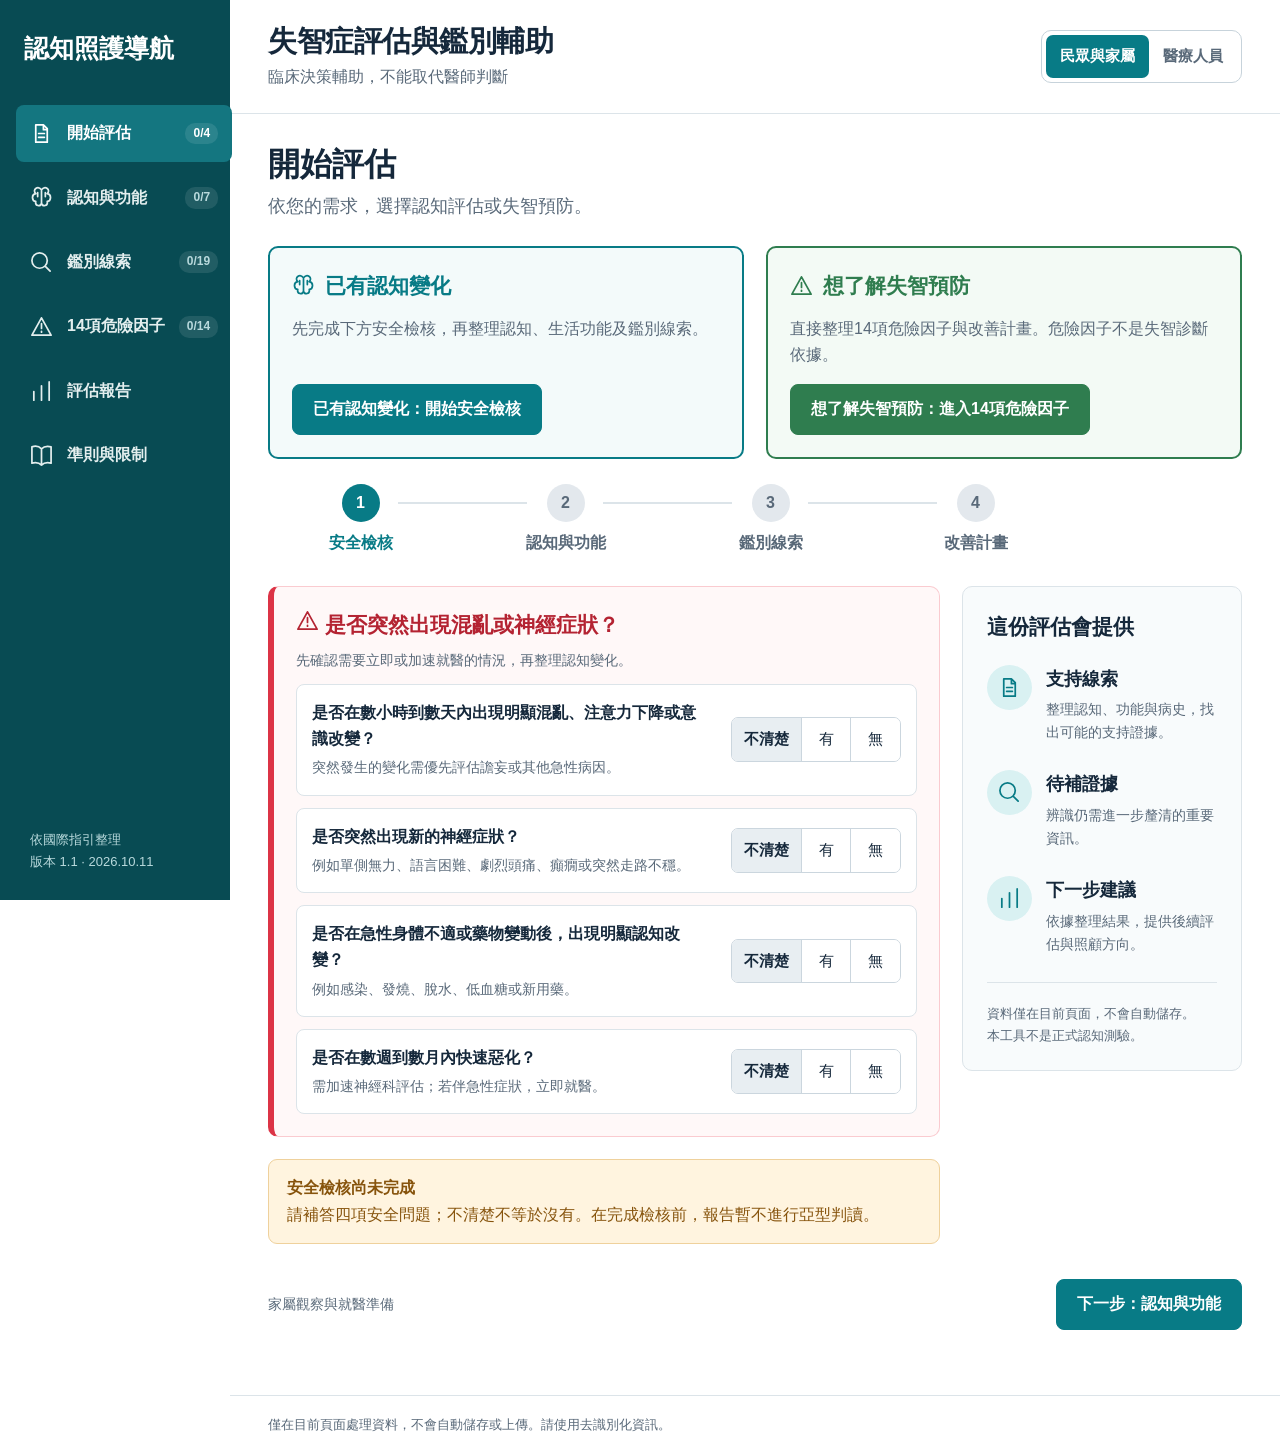
==== commit b0e17acc: "v1.1.2: colored frames for homepage entry cards; filled green prevention button Co-Authored-By: Clau" ====
--- a/失智症互動評估.html
+++ b/失智症互動評估.html
@@ -4,6 +4,8 @@
 .entry-grid{display:grid;grid-template-columns:repeat(2,minmax(0,1fr));gap:22px;margin-top:24px}.entry-card{display:flex;flex-direction:column;align-items:flex-start;margin-bottom:0}.entry-card h3{display:flex;align-items:center;gap:10px}.entry-card p{color:var(--muted)}.entry-card button{margin-top:auto;max-width:100%}@media(max-width:780px){.entry-grid{grid-template-columns:1fr;gap:14px}.entry-card button{width:100%}}
 .sidebar .count{margin-left:auto;font-size:12px;font-weight:600;color:#b8d9dc;background:rgba(255,255,255,.1);border-radius:10px;padding:1px 8px}.sidebar button.active .count{color:#fff}@media(max-width:780px){.sidebar .count{margin-left:6px}}
 .sidebar button span:first-of-type{white-space:nowrap}@media(max-width:1100px){.sidebar .icon{display:none}.sidebar button{padding:13px 12px}}
+@page{size:A4;margin:14mm 12mm}@media print{.skip{display:none!important}body{line-height:1.5}.lead{display:none}h3{margin-top:12pt}h4{margin:8pt 0 2pt}p{margin:3pt 0 6pt}.panel{margin-bottom:12pt}.result{break-inside:auto;padding:10pt 0}.result-head,h3,h4{break-after:avoid}li,.result-note,.alert{break-inside:avoid}.evidence ul{margin:2pt 0}.evidence li{margin:1pt 0}.result.inactive .evidence,.result.inactive .result-note,.result.inactive details{display:none}.result.inactive{padding:6pt 0}.result.inactive .result-head h3{font-size:12pt}.result.inactive p{margin:2pt 0;font-size:10pt}th,td{padding:5pt 6pt}}
+.entry-eval{border:2px solid var(--teal);background:#f3fafa}.entry-eval h3{color:var(--teal)}.entry-prevent{border:2px solid #2f7d4f;background:#f3faf5}.entry-prevent h3{color:#2f7d4f}.primary.prevent{background:#2f7d4f;border-color:#2f7d4f}.primary.prevent:hover{background:#23613c}
 </style></head>
 <body><a class="skip" href="#main">跳至主要內容</a><aside class="sidebar"><div class="brand">認知照護導航</div><nav aria-label="評估章節" id="navigation"></nav><div class="side-foot">依國際指引整理<br>版本 1.1 · 2026.10.11</div></aside><div class="workspace"><header><div><h1>失智症評估與鑑別輔助</h1><p>臨床決策輔助，不能取代醫師判斷</p></div><div class="mode" role="group" aria-label="使用模式"><button data-mode="public" aria-pressed="true">民眾與家屬</button><button data-mode="clinical" aria-pressed="false">醫療人員</button></div></header><main id="main" tabindex="-1"></main><footer>僅在目前頁面處理資料，不會自動儲存或上傳。請使用去識別化資訊。<span id="notice" role="status" aria-live="polite"></span></footer></div><script>/* 原創中文問句與摘要；非正式量表，不提供個人風險機率。 */
 window.DG = {};
@@ -123,14 +125,14 @@
   if(r.gate==='incomplete')return '<div class="alert"><strong>安全檢核尚未完成</strong><br>請補答四項安全問題；不清楚不等於沒有。在完成檢核前，報告暫不進行亞型判讀。</div>';
   return '';
  }
- function safety(){const r=DG.evaluate(state);return heading('開始評估','依您的需求，選擇認知評估或失智預防。')+`<section class="entry-grid" aria-label="選擇使用目的"><article class="panel entry-card"><h3>${icon('brain')} 已有認知變化</h3><p>先完成下方安全檢核，再整理認知、生活功能及鑑別線索。</p><button class="primary" data-action="start-evaluation">已有認知變化：開始安全檢核</button></article><article class="panel entry-card"><h3>${icon('alert')} 想了解失智預防</h3><p>直接整理14項危險因子與改善計畫。危險因子不是失智診斷依據。</p><button class="secondary" data-nav="risks">想了解失智預防：進入14項危險因子</button></article></section><div class="steps">${['安全檢核','認知與功能','鑑別線索','改善計畫'].map((t,i)=>`<div class="step ${i===0?'current':''}"><b>${i+1}</b>${t}</div>`).join('')}</div><div class="split"><div><section class="panel safety" id="safety-check" tabindex="-1"><h3>${icon('alert')} 是否突然出現混亂或神經症狀？</h3><p class="hint">先確認需要立即或加速就醫的情況，再整理認知變化。</p>${questions(DG.sections.safety)}</section>${safetyAlert(r)}</div><aside class="panel aside-panel"><h3>這份評估會提供</h3>${[['file','支持線索','整理認知、功能與病史，找出可能的支持證據。'],['search','待補證據','辨識仍需進一步釐清的重要資訊。'],['bars','下一步建議','依據整理結果，提供後續評估與照顧方向。']].map(([i,t,p])=>`<div class="aside-item"><span class="circle">${icon(i)}</span><div><strong>${t}</strong><p>${p}</p></div></div>`).join('')}<div class="privacy">資料僅在目前頁面，不會自動儲存。<br>本工具不是正式認知測驗。</div></aside></div>`+next('cognition','下一步：認知與功能');}
+ function safety(){const r=DG.evaluate(state);return heading('開始評估','依您的需求，選擇認知評估或失智預防。')+`<section class="entry-grid" aria-label="選擇使用目的"><article class="panel entry-card entry-eval"><h3>${icon('brain')} 已有認知變化</h3><p>先完成下方安全檢核，再整理認知、生活功能及鑑別線索。</p><button class="primary" data-action="start-evaluation">已有認知變化：開始安全檢核</button></article><article class="panel entry-card entry-prevent"><h3>${icon('alert')} 想了解失智預防</h3><p>直接整理14項危險因子與改善計畫。危險因子不是失智診斷依據。</p><button class="primary prevent" data-nav="risks">想了解失智預防：進入14項危險因子</button></article></section><div class="steps">${['安全檢核','認知與功能','鑑別線索','改善計畫'].map((t,i)=>`<div class="step ${i===0?'current':''}"><b>${i+1}</b>${t}</div>`).join('')}</div><div class="split"><div><section class="panel safety" id="safety-check" tabindex="-1"><h3>${icon('alert')} 是否突然出現混亂或神經症狀？</h3><p class="hint">先確認需要立即或加速就醫的情況，再整理認知變化。</p>${questions(DG.sections.safety)}</section>${safetyAlert(r)}</div><aside class="panel aside-panel"><h3>這份評估會提供</h3>${[['file','支持線索','整理認知、功能與病史，找出可能的支持證據。'],['search','待補證據','辨識仍需進一步釐清的重要資訊。'],['bars','下一步建議','依據整理結果，提供後續評估與照顧方向。']].map(([i,t,p])=>`<div class="aside-item"><span class="circle">${icon(i)}</span><div><strong>${t}</strong><p>${p}</p></div></div>`).join('')}<div class="privacy">資料僅在目前頁面，不會自動儲存。<br>本工具不是正式認知測驗。</div></aside></div>`+next('cognition','下一步：認知與功能');}
  function cognition(){return heading('認知與功能','與過去的自己比較，並確認生活獨立性。')+`<div class="alert info">本問卷用來整理病史，沒有診斷分數。請邀請熟悉當事人的家屬補充資訊；「無」應表示已確認沒有此變化。</div><div class="form-grid">${field('age','年齡（選填）','number')}${selectField('onset','首次發現變化的時間（選填）',['數小時至數天內','數週內','約 1–3 個月前','約 3–6 個月前','約 6–12 個月前','約 1–2 年前','超過 2 年前','不清楚'])}${selectField('observer','資訊來源（選填）',['本人','家屬／照顧者','本人與家屬／照顧者','醫療人員','醫療紀錄','多方資訊','不清楚'])}</div><section class="panel">${questions(DG.sections.cognition)}</section><label class="field">功能變化或正式測試摘要（選填；請勿輸入姓名、病歷號）<textarea data-meta="notes" maxlength="2000">${escape(state.meta.notes)}</textarea></label>${state.mode==='public'?'<p class="hint">醫療人員模式可補入正式認知評估及其他原因評估結果。</p>':''}`+next('differential','下一步：鑑別線索');}
  function differential(){return heading('鑑別線索','保留多種可能病因，逐項整理支持線索與證據缺口。')+safetyAlert(DG.evaluate(state))+`<div class="alert info">症狀特徵彼此可能重疊；以下問句不等同完整診斷準則。生物標記與影像需由專科解讀。</div><section class="panel">${questions(DG.sections.differential)}</section>${state.mode==='clinical'?workupPanel():''}`+next('risks','下一步：14項危險因子');}
  function workupPanel(){return `<section class="panel"><h3>可逆／共存因素檢查 · 專業評估</h3><p class="hint">NICE NG97 建議以適當血液、尿液檢查與結構性影像排除可逆原因；項目由醫師依情境選擇，非固定套組。「正常」不代表已排除所有可治療病因。</p>${DG.workup.map(w=>`<div class="row"><fieldset aria-label="${escape(w.name)}" aria-describedby="wk-${w.id}"><div class="question"><legend>${escape(w.name)}${w.core?'':'<span class="clinical-label"> · 視情境</span>'}</legend><p id="wk-${w.id}">${escape(w.note)}</p></div>${seg(w.id,state.workup[w.id],'workup')}</fieldset></div>`).join('')}</section>`;}
  function risks(){const r=DG.evaluate(state);return heading('14項危險因子','以 Lancet 2024 生命歷程模型，建立可追蹤的改善計畫。')+`<div class="alert info">約 45% 是人口層級的可歸因比例，不能換算成個人失智機率，也不能把各因子的比例直接相加。這份清單不作診斷或風險分級。</div><p class="metricline">已確認 ${r.riskKnown}／14 項狀態 · ${r.riskPositive.length} 項回報存在</p><p class="hint">生命階段是報告分類，不限制介入年齡。既往教育與腦外傷不能回溯改變；改善計畫著重可採取的後續行動。沒有資料時保留「不清楚」。</p>${['早年','中年','晚年'].map(stage=>`<section class="panel"><h3>${stage}</h3>${DG.risks.filter(x=>x.stage===stage).map(risk=>{const v=state.risks[risk.id]||{};return `<div class="risk-item"><div class="risk-header"><div class="risk-title">${risk.name}${risk.badge?`<span class="badge">${risk.badge}</span>`:''}</div>${seg(risk.id,v.status,'risk')}</div><p>${risk.action}</p><div class="risk-fields">${riskSelect(risk.id,'plan','證據、日期與改善計畫（選填）',v.plan,planOptions)}${riskSelect(risk.id,'owner','負責人／角色（選填）',v.owner,ownerOptions)}<label class="field">追蹤日期（選填）<input data-risk="${risk.id}" data-prop="date" type="date" value="${escape(v.date)}"></label></div></div>`}).join('')}</section>`).join('')}`+next('report','產生評估報告');}
  const list=arr=>arr.length?`<ul>${arr.map(x=>`<li>${escape(x)}</li>`).join('')}</ul>`:'<p class="hint">尚無紀錄。</p>';
  const sourceLink=i=>`<a href="${DG.sources[i][1]}" target="_blank" rel="noopener noreferrer">${DG.sources[i][0]}</a>`;
- function report(){const r=DG.evaluate(state);return heading('評估報告','提供可追溯的就醫與團隊討論摘要。')+`<p class="print-only"><strong>認知照護導航 · 臨床決策輔助，不能取代醫師判斷</strong></p><p class="hint">產生日期：${new Date().toLocaleDateString('zh-TW',{timeZone:'Asia/Taipei'})} · ${state.mode==='clinical'?'醫療人員':'民眾與家屬'}模式 · 版本 ${VERSION}</p><div class="toolbar no-print"><button class="primary" data-action="print">列印／存成 PDF</button><button class="secondary" data-action="export">下載評估資料</button><button class="secondary" data-action="import">匯入評估資料</button><button class="secondary" data-action="reset">清除本次資料</button><input type="file" id="import-file" accept="application/json,.json" hidden></div>${safetyAlert(r)}<section class="panel"><h3>認知與功能摘要</h3><p>${escape(r.syndrome)}</p>${r.gate!=='ready'?'<p class="hint">此摘要僅反映輸入資訊；目前應優先完成安全評估。</p>':''}${state.meta.age?`<p>年齡：${escape(state.meta.age)}</p>`:''}${state.meta.onset?`<p>變化時間：${escape(state.meta.onset)}</p>`:''}${state.meta.observer?`<p>資訊來源：${escape(state.meta.observer)}</p>`:''}${state.meta.notes?`<p>補充摘要：${escape(state.meta.notes)}</p>`:''}<h4>認知與功能填答紀錄</h4>${list(DG.sections.cognition.filter(q=>!q.clinical||state.mode==='clinical').map(q=>q.label+'：'+(state.answers[q.id]==='yes'?'有':state.answers[q.id]==='no'?'無':'不清楚')))}<h4>待補證據</h4>${list(r.cognitionMissing)}<h4>其他影響因素</h4>${r.confounders.length?list(r.confounders):'<p class="hint">尚未回報明確線索；不代表已完成排除。</p>'}${state.mode==='clinical'?`<h4>可逆／共存因素檢查</h4>${r.workupAbnormal.length?`<p><strong>異常：</strong>${escape(r.workupAbnormal.join('、'))}——請先處理並評估其對認知的影響。</p>`:''}${r.workupPending.length?`<p><strong>核心項目未做／未知：</strong>${escape(r.workupPending.join('、'))}</p>`:'<p class="hint">核心項目均已記錄結果。</p>'}<p class="hint">${sourceLink(1)}；${sourceLink(10)}</p>`:''}<p class="hint">${sourceLink(0)}；${sourceLink(1)}</p></section>${r.gate==='ready'?`<section class="panel"><h3>鑑別方向 · 不依機率排序</h3><p class="hint">「未回報線索」不代表排除疾病；以下是部分準則摘要，不是完整診斷分類。所有亞型仍需臨床確認。</p>${r.mixed?'<div class="alert info">同時回報血管及其他退化性線索：請保留混合病因，不能由網站確認混合型失智。</div>':''}${r.candidates.map(c=>`<article class="result"><div class="result-head"><h3>${c.name}</h3><span class="status ${c.active?'on':''}">${c.active?'有線索，需確認':'未回報特異線索'}</span></div><div class="evidence"><div><h4>支持線索（使用者回報）</h4>${list(c.support)}</div><div><h4>待補證據</h4>${list(c.missing)}</div></div>${c.absent.length?`<details><summary>已回報「無」的相關項目</summary>${list(c.absent)}<p class="hint">這些回答不單獨構成排除診斷。</p></details>`:''}<p class="result-note">${escape(c.note)}</p><p><strong>下一步：</strong>${escape(c.next)}</p><p class="hint">依據：${sourceLink(c.source)}</p></article>`).join('')}</section>`:'<section class="panel"><h3>失智症亞型判讀暫停</h3><p>先處理警訊或補齊安全問題。危險因子改善清單仍可整理。</p><button class="secondary no-print" data-nav="safety">返回安全檢核</button></section>'}<section class="panel"><h3>危險因子改善與追蹤清單</h3><p>已確認 ${r.riskKnown}/14 項狀態；${r.riskPositive.length} 項回報存在。此數量不是風險分數。</p><div class="table-wrap"><table><thead><tr><th>因子／狀態</th><th>下一步與計畫狀態</th><th>負責人</th><th>追蹤日期</th></tr></thead><tbody>${DG.risks.map(x=>{const v=state.risks[x.id]||{};return `<tr><td>${x.name}<br>${v.status==='yes'?'回報存在':v.status==='no'?'回報無':'待確認'}</td><td>${v.status==='yes'?escape(x.action):v.status==='no'?'持續維持並依需要再評估。':'補充病史／資料以確認。'}${v.plan?`<br><strong>計畫狀態：</strong>${escape(v.plan)}`:''}</td><td>${escape(v.owner)||'未指定'}</td><td>${escape(v.date)||'未安排'}</td></tr>`}).join('')}</tbody></table></div><p class="hint">${sourceLink(8)}</p></section><div class="alert">沒有正式認知測驗、神經學檢查及完整鑑別時，不能確診失智或排除可治療病因。本工具尚未經臨床效能驗證。</div>`;}
+ function report(){const r=DG.evaluate(state);return heading('評估報告','提供可追溯的就醫與團隊討論摘要。')+`<p class="print-only"><strong>認知照護導航 · 臨床決策輔助，不能取代醫師判斷</strong></p><p class="hint">產生日期：${new Date().toLocaleDateString('zh-TW',{timeZone:'Asia/Taipei'})} · ${state.mode==='clinical'?'醫療人員':'民眾與家屬'}模式 · 版本 ${VERSION}</p><div class="toolbar no-print"><button class="primary" data-action="print">列印／存成 PDF</button><button class="secondary" data-action="export">下載評估資料</button><button class="secondary" data-action="import">匯入評估資料</button><button class="secondary" data-action="reset">清除本次資料</button><input type="file" id="import-file" accept="application/json,.json" hidden></div>${safetyAlert(r)}<section class="panel"><h3>認知與功能摘要</h3><p>${escape(r.syndrome)}</p>${r.gate!=='ready'?'<p class="hint">此摘要僅反映輸入資訊；目前應優先完成安全評估。</p>':''}${state.meta.age?`<p>年齡：${escape(state.meta.age)}</p>`:''}${state.meta.onset?`<p>變化時間：${escape(state.meta.onset)}</p>`:''}${state.meta.observer?`<p>資訊來源：${escape(state.meta.observer)}</p>`:''}${state.meta.notes?`<p>補充摘要：${escape(state.meta.notes)}</p>`:''}<h4>認知與功能填答紀錄</h4>${list(DG.sections.cognition.filter(q=>!q.clinical||state.mode==='clinical').map(q=>q.label+'：'+(state.answers[q.id]==='yes'?'有':state.answers[q.id]==='no'?'無':'不清楚')))}<h4>待補證據</h4>${list(r.cognitionMissing)}<h4>其他影響因素</h4>${r.confounders.length?list(r.confounders):'<p class="hint">尚未回報明確線索；不代表已完成排除。</p>'}${state.mode==='clinical'?`<h4>可逆／共存因素檢查</h4>${r.workupAbnormal.length?`<p><strong>異常：</strong>${escape(r.workupAbnormal.join('、'))}——請先處理並評估其對認知的影響。</p>`:''}${r.workupPending.length?`<p><strong>核心項目未做／未知：</strong>${escape(r.workupPending.join('、'))}</p>`:'<p class="hint">核心項目均已記錄結果。</p>'}<p class="hint">${sourceLink(1)}；${sourceLink(10)}</p>`:''}<p class="hint">${sourceLink(0)}；${sourceLink(1)}</p></section>${r.gate==='ready'?`<section class="panel"><h3>鑑別方向 · 不依機率排序</h3><p class="hint">「未回報線索」不代表排除疾病；以下是部分準則摘要，不是完整診斷分類。所有亞型仍需臨床確認。</p>${r.mixed?'<div class="alert info">同時回報血管及其他退化性線索：請保留混合病因，不能由網站確認混合型失智。</div>':''}${r.candidates.map(c=>`<article class="result${c.active?'':' inactive'}"><div class="result-head"><h3>${c.name}</h3><span class="status ${c.active?'on':''}">${c.active?'有線索，需確認':'未回報特異線索'}</span></div><div class="evidence"><div><h4>支持線索（使用者回報）</h4>${list(c.support)}</div><div><h4>待補證據</h4>${list(c.missing)}</div></div>${c.absent.length?`<details><summary>已回報「無」的相關項目</summary>${list(c.absent)}<p class="hint">這些回答不單獨構成排除診斷。</p></details>`:''}<p class="result-note">${escape(c.note)}</p><p><strong>下一步：</strong>${escape(c.next)}</p><p class="hint">依據：${sourceLink(c.source)}</p></article>`).join('')}</section>`:'<section class="panel"><h3>失智症亞型判讀暫停</h3><p>先處理警訊或補齊安全問題。危險因子改善清單仍可整理。</p><button class="secondary no-print" data-nav="safety">返回安全檢核</button></section>'}<section class="panel"><h3>危險因子改善與追蹤清單</h3><p>已確認 ${r.riskKnown}/14 項狀態；${r.riskPositive.length} 項回報存在。此數量不是風險分數。</p><div class="table-wrap"><table><thead><tr><th>因子／狀態</th><th>下一步與計畫狀態</th><th>負責人</th><th>追蹤日期</th></tr></thead><tbody>${DG.risks.map(x=>{const v=state.risks[x.id]||{};return `<tr><td>${x.name}<br>${v.status==='yes'?'回報存在':v.status==='no'?'回報無':'待確認'}</td><td>${v.status==='yes'?escape(x.action):v.status==='no'?'持續維持並依需要再評估。':'補充病史／資料以確認。'}${v.plan?`<br><strong>計畫狀態：</strong>${escape(v.plan)}`:''}</td><td>${escape(v.owner)||'未指定'}</td><td>${escape(v.date)||'未安排'}</td></tr>`}).join('')}</tbody></table></div><p class="hint">${sourceLink(8)}</p></section><div class="alert">沒有正式認知測驗、神經學檢查及完整鑑別時，不能確診失智或排除可治療病因。本工具尚未經臨床效能驗證。</div>`;}
  function sources(){return heading('準則與限制','每個結果都有來源；網站規則不等同正式量表或完整準則。')+`<section class="panel"><h3>使用界線</h3><ul><li>原創中文病史整理問句，未重製 MoCA、MMSE、AD8 或其他正式量表；不宣稱有診斷敏感度或特異度。</li><li>本版本涵蓋常見鑑別方向，並非所有失智症病因，也不提供自動診斷、藥物選擇或療效預測。</li><li>正常認知篩檢、正常 CT／MRI 或沒有典型記憶症狀，均不能單獨排除失智／AD。</li><li>DLB、bvFTD 等只做部分特徵核對；完整門檻、排除條件、病理與混合病因須由專科評估。</li><li>視聽、教育、語言、文化及精神症狀會影響認知測試解讀。</li><li>AD 的生物學診斷與臨床症候群分開。2025 血液生物標記指引適用於專科、有客觀認知障礙者；triage 檢測至少需 90% 敏感度／75% 特異度，取代 PET／CSF 的檢測至少需兩者 90%。不是所有血液測試均符合；需考量腎功能等共病與特定檢測的效能。</li><li>Lancet 的生命階段與人口可歸因比例不是個人預測模型，不能由勾選數目推算機率。</li></ul></section><section class="panel"><h3>原始指引與共識</h3><ol class="sources-list">${DG.sources.map(([name,url,desc])=>`<li><a href="${url}" target="_blank" rel="noopener noreferrer">${name}</a><p>${desc}</p></li>`).join('')}</ol><p class="hint">來源查核日期：2026-10-11。年份為原始發布版本；較早年份不代表已被新準則取代，公開臨床使用前仍需專科內容審查與定期更新。</p></section><section class="panel"><h3>隱私與資料操作</h3><p>資料僅留在目前頁面的記憶體；重新整理或關閉頁面即清除。沒有登入、伺服器、分析追蹤或自動儲存。匯出與列印是您主動選擇的動作，檔案可能包含敏感資訊，請使用醫院核准的儲存方式。</p><p>網站不收集姓名、病歷號。自由文字仍可能包含個資；請自行去識別化。外部來源連結會另開網站。</p></section>`;}
  const renderers={safety,cognition,differential,risks,report,sources};
  function progress(id){const qs=DG.sections[id]?.filter(q=>!q.clinical||state.mode==='clinical');if(qs)return [qs.filter(q=>['yes','no'].includes(state.answers[q.id])).length,qs.length];if(id==='risks')return [DG.risks.filter(x=>['yes','no'].includes(state.risks[x.id]?.status)).length,14];return null;}
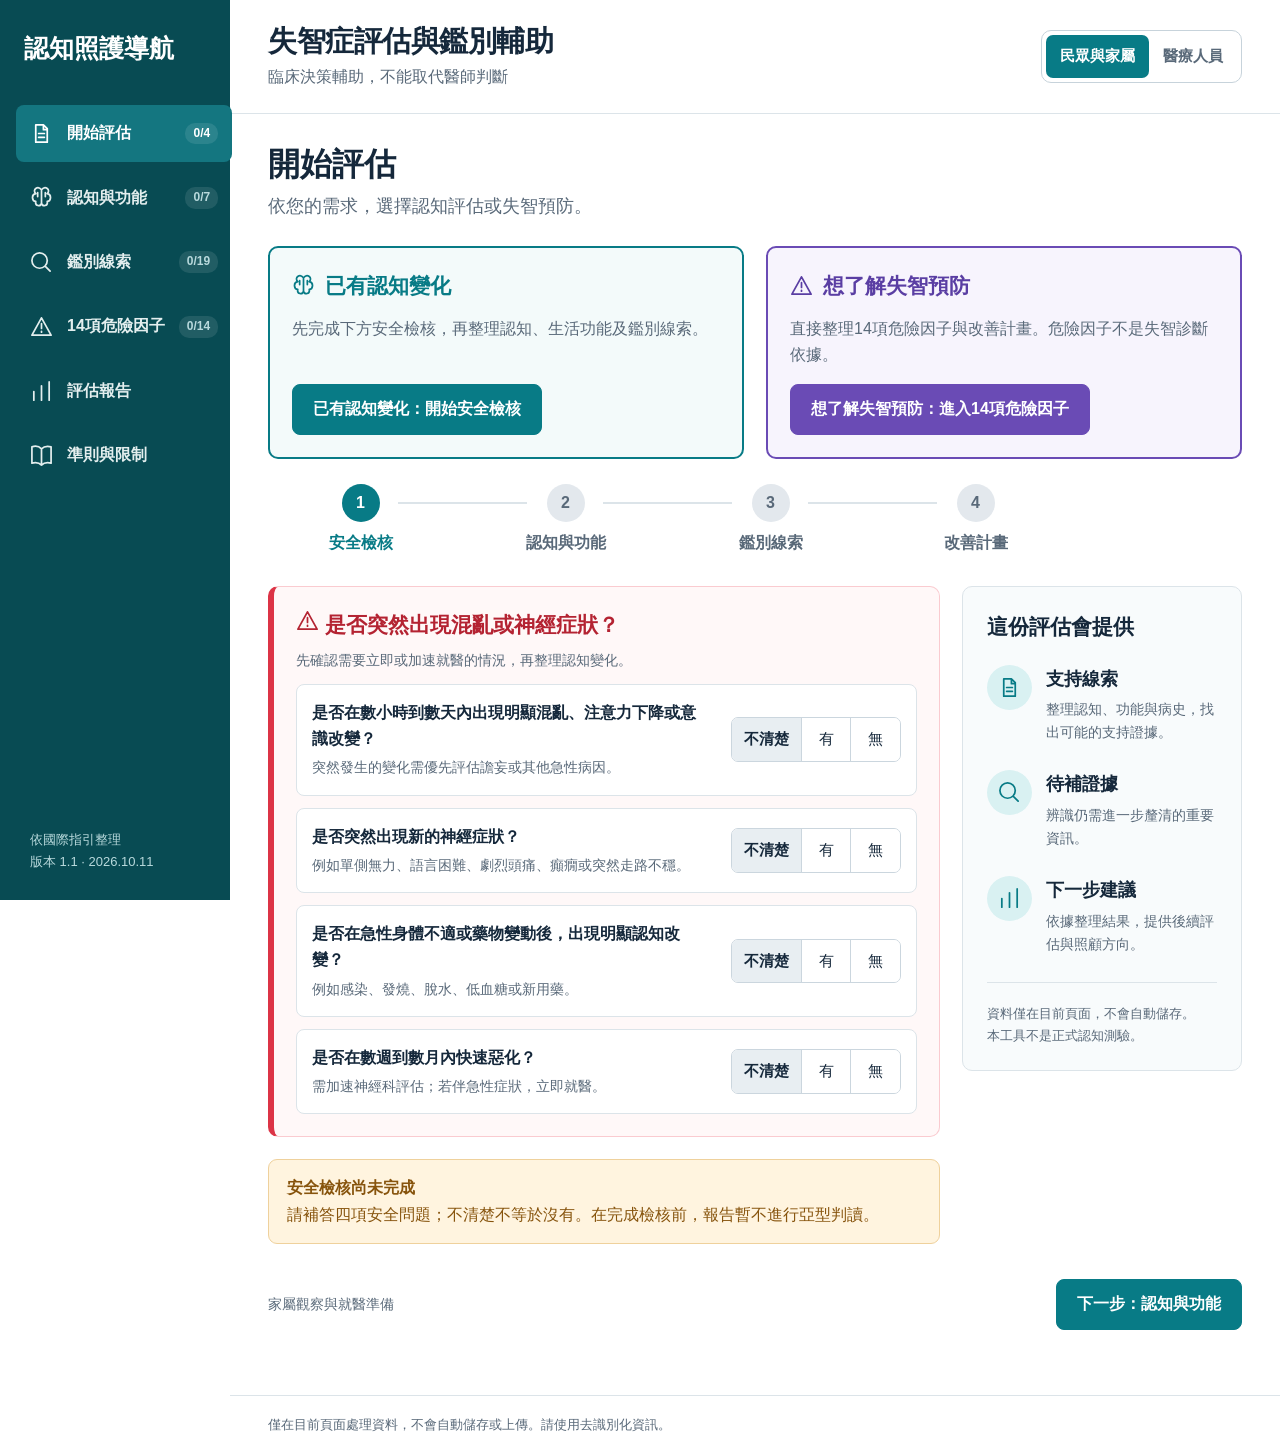
==== commit 7dee7a0f: "v1.1.3: purple prevention entry card, distinct from teal evaluation card Co-Authored-By: Claude Opus" ====
--- a/失智症互動評估.html
+++ b/失智症互動評估.html
@@ -5,7 +5,7 @@
 .sidebar .count{margin-left:auto;font-size:12px;font-weight:600;color:#b8d9dc;background:rgba(255,255,255,.1);border-radius:10px;padding:1px 8px}.sidebar button.active .count{color:#fff}@media(max-width:780px){.sidebar .count{margin-left:6px}}
 .sidebar button span:first-of-type{white-space:nowrap}@media(max-width:1100px){.sidebar .icon{display:none}.sidebar button{padding:13px 12px}}
 @page{size:A4;margin:14mm 12mm}@media print{.skip{display:none!important}body{line-height:1.5}.lead{display:none}h3{margin-top:12pt}h4{margin:8pt 0 2pt}p{margin:3pt 0 6pt}.panel{margin-bottom:12pt}.result{break-inside:auto;padding:10pt 0}.result-head,h3,h4{break-after:avoid}li,.result-note,.alert{break-inside:avoid}.evidence ul{margin:2pt 0}.evidence li{margin:1pt 0}.result.inactive .evidence,.result.inactive .result-note,.result.inactive details{display:none}.result.inactive{padding:6pt 0}.result.inactive .result-head h3{font-size:12pt}.result.inactive p{margin:2pt 0;font-size:10pt}th,td{padding:5pt 6pt}}
-.entry-eval{border:2px solid var(--teal);background:#f3fafa}.entry-eval h3{color:var(--teal)}.entry-prevent{border:2px solid #2f7d4f;background:#f3faf5}.entry-prevent h3{color:#2f7d4f}.primary.prevent{background:#2f7d4f;border-color:#2f7d4f}.primary.prevent:hover{background:#23613c}
+.entry-eval{border:2px solid var(--teal);background:#f3fafa}.entry-eval h3{color:var(--teal)}.entry-prevent{border:2px solid #6a4bb5;background:#f7f4fd}.entry-prevent h3{color:#5a3ea3}.primary.prevent{background:#6a4bb5;border-color:#6a4bb5}.primary.prevent:hover{background:#553896}
 </style></head>
 <body><a class="skip" href="#main">跳至主要內容</a><aside class="sidebar"><div class="brand">認知照護導航</div><nav aria-label="評估章節" id="navigation"></nav><div class="side-foot">依國際指引整理<br>版本 1.1 · 2026.10.11</div></aside><div class="workspace"><header><div><h1>失智症評估與鑑別輔助</h1><p>臨床決策輔助，不能取代醫師判斷</p></div><div class="mode" role="group" aria-label="使用模式"><button data-mode="public" aria-pressed="true">民眾與家屬</button><button data-mode="clinical" aria-pressed="false">醫療人員</button></div></header><main id="main" tabindex="-1"></main><footer>僅在目前頁面處理資料，不會自動儲存或上傳。請使用去識別化資訊。<span id="notice" role="status" aria-live="polite"></span></footer></div><script>/* 原創中文問句與摘要；非正式量表，不提供個人風險機率。 */
 window.DG = {};
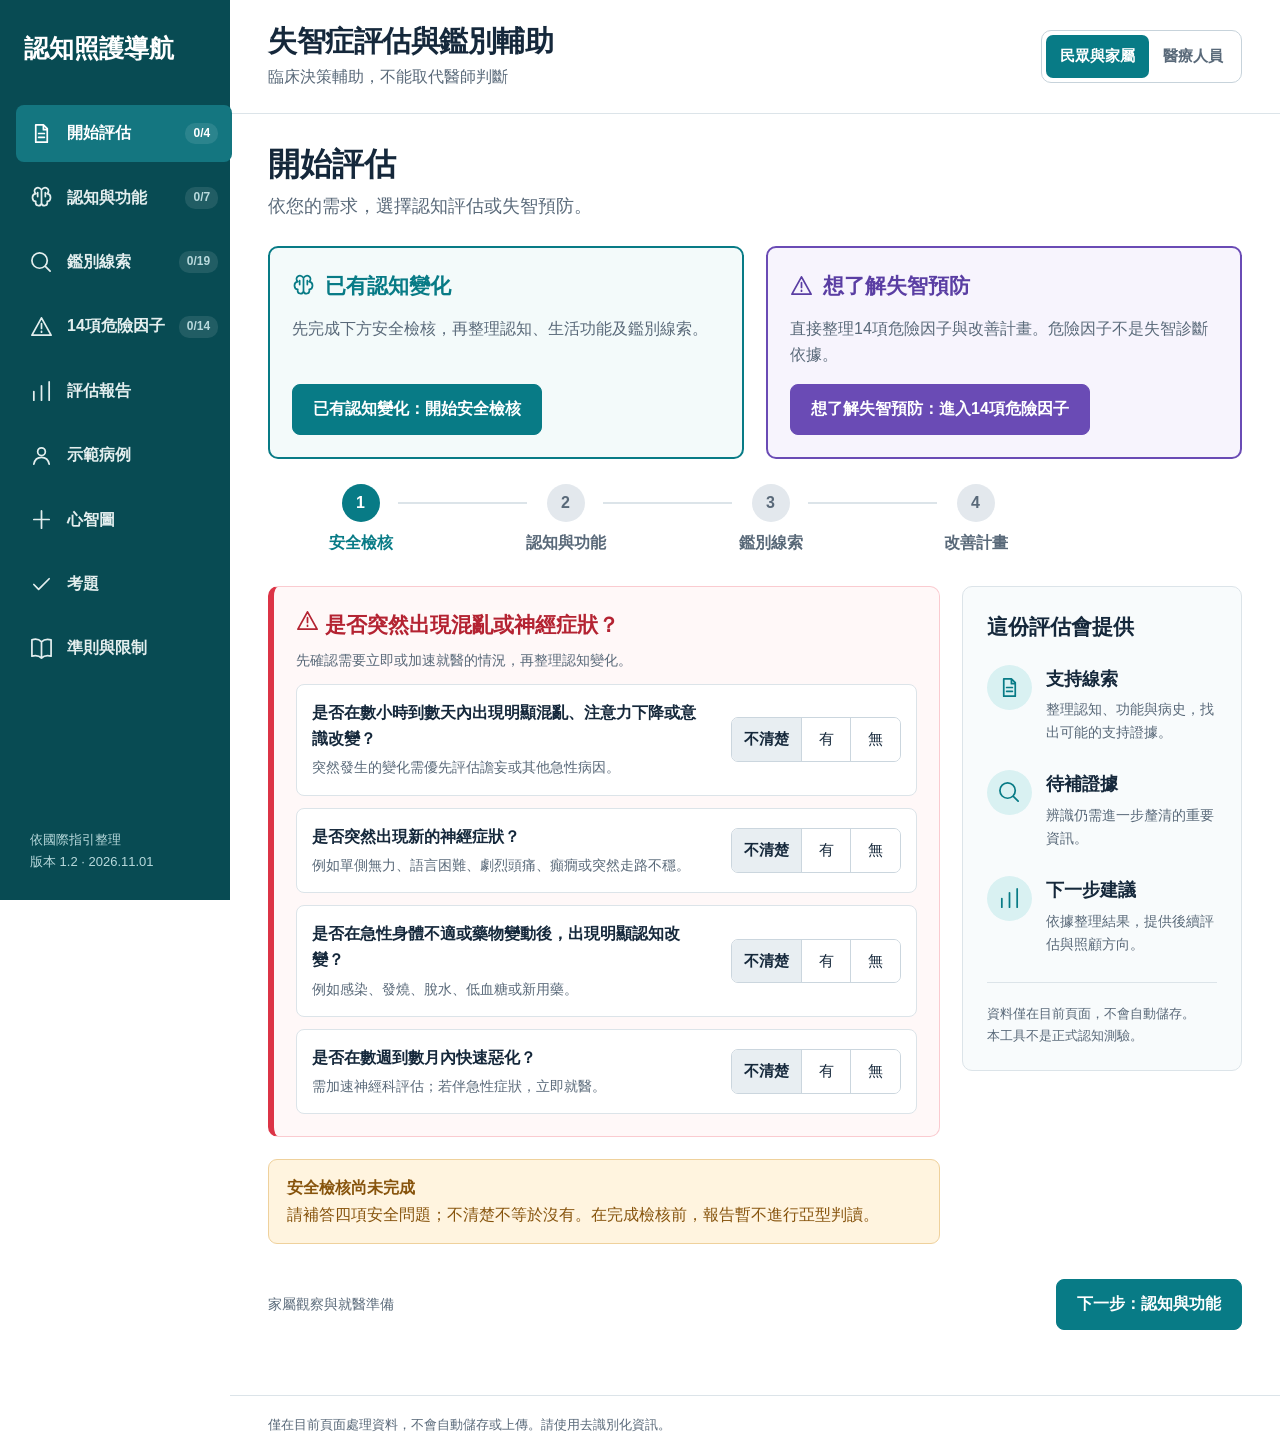
==== commit f39ccbb1: "v1.2: add demo cases, quiz and mind map Eight fictional cases with live engine output, 20 questions " ====
--- a/失智症互動評估.html
+++ b/失智症互動評估.html
@@ -6,8 +6,11 @@
 .sidebar button span:first-of-type{white-space:nowrap}@media(max-width:1100px){.sidebar .icon{display:none}.sidebar button{padding:13px 12px}}
 @page{size:A4;margin:14mm 12mm}@media print{.skip{display:none!important}body{line-height:1.5}.lead{display:none}h3{margin-top:12pt}h4{margin:8pt 0 2pt}p{margin:3pt 0 6pt}.panel{margin-bottom:12pt}.result{break-inside:auto;padding:10pt 0}.result-head,h3,h4{break-after:avoid}li,.result-note,.alert{break-inside:avoid}.evidence ul{margin:2pt 0}.evidence li{margin:1pt 0}.result.inactive .evidence,.result.inactive .result-note,.result.inactive details{display:none}.result.inactive{padding:6pt 0}.result.inactive .result-head h3{font-size:12pt}.result.inactive p{margin:2pt 0;font-size:10pt}th,td{padding:5pt 6pt}}
 .entry-eval{border:2px solid var(--teal);background:#f3fafa}.entry-eval h3{color:var(--teal)}.entry-prevent{border:2px solid #6a4bb5;background:#f7f4fd}.entry-prevent h3{color:#5a3ea3}.primary.prevent{background:#6a4bb5;border-color:#6a4bb5}.primary.prevent:hover{background:#553896}
+.case-think{background:var(--pale);border-radius:7px;padding:9px 12px;color:#245b62}.case-result{display:grid;grid-template-columns:120px minmax(0,1fr);gap:4px 12px;margin:8px 0;font-size:15px}.case-result dt{font-weight:650;color:var(--muted)}.case-result dd{margin:0}.case ul{padding-left:22px;font-size:15px}.case li{margin:5px 0}.case .toolbar{margin:12px 0 0;justify-content:flex-start}@media(max-width:780px){.case-result{grid-template-columns:1fr}.case-result dd{margin-bottom:6px}}
+.qz-q{min-width:0;margin:0 0 18px}.qz-q legend{font-weight:650;padding:0 6px}.qz-q .badge{margin:0 8px 0 0}.badge.qz-adv{background:#eee8fb;color:#553896}.qz-stem{margin:4px 0 12px}.qz-opt{display:flex;gap:8px;align-items:flex-start;padding:9px 11px;border:1px solid var(--line);border-radius:7px;margin:7px 0;cursor:pointer}.qz-opt input{margin-top:6px;flex-shrink:0}.qz-opt b{flex-shrink:0}.qz-opt.right{background:#e3f4ee;border-color:#7cc3ab}.qz-opt.wrong{background:#fff0f1;border-color:#eeb4bc}.qz-why{font-size:15px}.qz-why small{color:inherit;opacity:.85}.qz-score{background:var(--pale);border-color:#bfdddd}.qz-num{font-size:34px;font-weight:750;color:var(--teal);line-height:1.4}.qz-sets{justify-content:flex-start}
+.mm{position:relative;display:grid;grid-template-columns:minmax(0,1fr) 112px minmax(0,1fr);column-gap:44px;align-items:start}#mm-links{position:absolute;inset:0;width:100%;height:100%;pointer-events:none;overflow:visible}#mm-links path{fill:none;stroke-width:1.6}#mm-links path.left{stroke:#7fb9be}#mm-links path.right{stroke:#b3a1dc}.mm-side{position:relative;min-width:0}.mm-center{position:relative;align-self:center;background:var(--deep);color:white;border-radius:14px;padding:16px 8px;text-align:center;font-weight:750;line-height:1.45}.mm-center small{display:block;color:#b8d9dc;font-weight:400;margin-top:4px}.mm-col{margin:0 0 10px;font-size:17px}.mm-col.left{color:var(--teal)}.mm-col.right{color:#5a3ea3}.mm-branch{margin-bottom:12px}.mm-head{position:relative;display:block;width:100%;text-align:left;padding:9px 30px 9px 12px;line-height:1.4;border:0;border-radius:9px;color:white}.mm-branch.left .mm-head{background:var(--teal)}.mm-branch.left .mm-head:hover{background:#075e68}.mm-branch.right .mm-head{background:#6a4bb5}.mm-branch.right .mm-head:hover{background:#553896}.mm-head::after{content:"▸";position:absolute;right:12px;top:10px}.mm-head[aria-expanded=true]{border-radius:9px 9px 0 0}.mm-head[aria-expanded=true]::after{content:"▾"}.mm-t{display:block;font-weight:650}.mm-s{display:block;font-size:13px;opacity:.92}.mm-leaves{list-style:none;margin:0;padding:8px 11px;font-size:14px;line-height:1.55;border:1px solid var(--line);border-top:0;border-radius:0 0 9px 9px;background:white}.mm-leaves[hidden]{display:none}.mm-leaves li{padding:4px 0;border-bottom:1px dashed var(--line)}.mm-leaves li:last-child{border-bottom:0}@media(max-width:1100px){.mm{grid-template-columns:1fr;row-gap:14px}#mm-links{display:none}.mm-center{order:-1;padding:12px}.mm-center br{display:none}.mm-center small{display:inline;margin-left:8px}}@media print{#mm-links{display:none}.mm{display:block}.mm-center{display:none}.mm-leaves[hidden]{display:block}.mm-head{color:#000;background:none!important;padding:4pt 0}.mm-head::after{display:none}.mm-branch{break-inside:avoid}.case details:not([open]){display:block}}
 </style></head>
-<body><a class="skip" href="#main">跳至主要內容</a><aside class="sidebar"><div class="brand">認知照護導航</div><nav aria-label="評估章節" id="navigation"></nav><div class="side-foot">依國際指引整理<br>版本 1.1 · 2026.10.11</div></aside><div class="workspace"><header><div><h1>失智症評估與鑑別輔助</h1><p>臨床決策輔助，不能取代醫師判斷</p></div><div class="mode" role="group" aria-label="使用模式"><button data-mode="public" aria-pressed="true">民眾與家屬</button><button data-mode="clinical" aria-pressed="false">醫療人員</button></div></header><main id="main" tabindex="-1"></main><footer>僅在目前頁面處理資料，不會自動儲存或上傳。請使用去識別化資訊。<span id="notice" role="status" aria-live="polite"></span></footer></div><script>/* 原創中文問句與摘要；非正式量表，不提供個人風險機率。 */
+<body><a class="skip" href="#main">跳至主要內容</a><aside class="sidebar"><div class="brand">認知照護導航</div><nav aria-label="評估章節" id="navigation"></nav><div class="side-foot">依國際指引整理<br>版本 1.2 · 2026.11.01</div></aside><div class="workspace"><header><div><h1>失智症評估與鑑別輔助</h1><p>臨床決策輔助，不能取代醫師判斷</p></div><div class="mode" role="group" aria-label="使用模式"><button data-mode="public" aria-pressed="true">民眾與家屬</button><button data-mode="clinical" aria-pressed="false">醫療人員</button></div></header><main id="main" tabindex="-1"></main><footer>僅在目前頁面處理資料，不會自動儲存或上傳。請使用去識別化資訊。<span id="notice" role="status" aria-live="polite"></span></footer></div><script>/* 原創中文問句與摘要；非正式量表，不提供個人風險機率。 */
 window.DG = {};
 DG.sources = [
  ['DETeCD-ADRD：整體診斷評估（2024 發表／2025 刊載）','https://doi.org/10.1002/alz.14337','認知、功能、症候群與病因的分層評估。'],
@@ -101,13 +104,187 @@
  const mixed= candidates.find(c=>c.id==='vascular').active && (candidates.find(c=>c.id==='ad').active || candidates.find(c=>c.id==='dlb').active);
  return {gate,urgent:urgent.map(label),safetyMissing:safetyMissing.map(label),syndrome,cognitionMissing,candidates,confounders,mixed,riskKnown:riskKnown.length,riskPositive,workup,workupAbnormal,workupPending};
 };
+</script><script>/* 教學內容：示範病例（虛構）、考題、心智圖。病例判讀由 DG.evaluate 即時計算；tests/rules.test.cjs 交叉檢查。 */
+/*CASES-START*/
+DG.cases=[
+ {id:'delirium',title:'急性混亂的 82 歲長者',tag:'安全關卡',
+  story:'82 歲女性，平日可自行買菜、服藥。三天前開始發燒、頻尿，昨天起白天嗜睡、夜間躁動，認不得女兒。上週因失眠開始自購含 diphenhydramine 的感冒藥。家屬問：「是不是失智了？可以幫她做失智評估嗎？」',
+  think:'現在適合判斷失智亞型嗎？第一步要做什麼？',
+  yes:['acute','ill','medication'],no:['neuro','rapid'],
+  expect:{gate:'urgent',active:[]},
+  points:['急性發作、注意力與意識波動，加上感染與抗膽鹼藥物，應先當譫妄評估與處理。工具顯示優先就醫，並暫停亞型判讀。','住院中若分不清是譫妄、失智或譫妄合併失智，先當譫妄處理（NICE 1.2.32）；不可只靠標準化工具區分譫妄與譫妄合併失智（NICE 1.2.31）。','抗膽鹼負擔本身與認知障礙相關，用藥回顧是評估的一部分（NICE 1.6.1–1.6.2）。'],
+  source:1},
+ {id:'rapid',title:'八週內快速惡化',tag:'安全關卡',
+  story:'67 歲男性，原本仍在工作。八週前開始算錯帳、走路不穩，之後出現肌躍與語言混亂，現在需要協助穿衣。無發燒、無突然單側無力，近期未換藥。腦部 CT 未見出血或腫塊。',
+  think:'這個病程該走一般記憶門診流程嗎？',
+  yes:['rapid','decline','independence','objective'],no:['acute','neuro','ill'],
+  expect:{gate:'rapid',active:[]},
+  points:['數週至數月的快速進展不走一般亞型整理：轉介可做腦脊髓液等檢查的神經科，評估 Creutzfeldt–Jakob 病及類似疾病（NICE 1.2.7）。','工具仍會顯示症候群摘要，但暫停亞型判讀，避免把可治療的感染、自體免疫、腫瘤或代謝病因歸成退化性疾病。','CT 未見異常不代表沒有問題，不能據此改回一般流程。'],
+  source:1},
+ {id:'scd',title:'擔心記憶力的 68 歲退休老師',tag:'症候群界線',
+  story:'68 歲女性，近一年常覺得想不起人名，主動要求「抽血驗阿茲海默症」。仍自行理財、開車，先生未察覺生活功能改變。正式認知評估在教育校正後未見客觀障礙。情緒低落半年；長期服用 oxybutynin；聽力未矯正。',
+  think:'這屬於 SCD、MCI 或失智？血液生物標記現在適合嗎？',
+  yes:['decline','memory','informant','depression','medication','sensory'],no:['acute','neuro','ill','rapid','independence','objective','language','executive','spatial','alternatives','adBio','gradual'],
+  workup:{b12:'normal',thyroid:'normal',metabolic:'normal',cbc:'normal',imaging:'pending'},
+  expect:{gate:'ready',active:['ad'],syndrome:'SCD',confounders:3},
+  points:['主觀下降、客觀未證實、獨立性保留：符合 SCD 的描述，不是 MCI，也不能說已排除。正常分數不能單獨排除失智（NICE 1.2.4），應定期追蹤。','工具會因記憶主訴列出 AD 方向，這只代表使用者回報了線索，不代表有 AD 的證據；要和上面的 SCD 摘要一起解讀。','先處理可改變因素：憂鬱、抗膽鹼藥物、聽力（NICE 1.2.6、1.6.2）。請醫師或藥師檢視用藥，不要自行停藥。','血液生物標記指引適用於專科中有客觀認知障礙者（Alzheimer’s Association 2025）；目前的情況不符合這個使用範圍。'],
+  source:1},
+ {id:'ad',title:'兩年來反覆問同樣問題',tag:'阿茲海默症',
+  story:'74 歲女性，兩年來逐漸健忘，一天問好幾次晚餐吃什麼，開始忘記繳費和吃藥，需女兒代管。神經學檢查無局部異常。認知評估以延遲回憶障礙最明顯。B12、TSH、代謝、血球皆正常；MRI 兩側內側顳葉萎縮，無明顯血管病變或腦室擴大。未做生物標記。聽力損失、LDL 偏高。',
+  think:'可以寫「阿茲海默症」嗎？一定要做生物標記嗎？',
+  yes:['decline','memory','executive','independence','informant','objective','alternatives','gradual'],no:['acute','neuro','ill','rapid','language','spatial','fluctuation','hallucination','rbd','parkinson','pdBefore','disinhibition','apathy','empathy','compulsive','oral','dysexecutive','stroke','vascularTime','languageFirst','gait','urine','depression','medication','sensory','dlbBio','ftdImage','vascularImage','ventricles'],
+  workup:{b12:'normal',thyroid:'normal',metabolic:'normal',cbc:'normal',imaging:'normal'},
+  risks:{hearing:'yes',ldl:'yes',smoking:'no',diabetes:'no'},
+  expect:{gate:'ready',active:['ad'],syndrome:'失智症症候群'},
+  points:['臨床記憶型表現支持 AD 方向，但工具只列線索；AD 的臨床症候群與生物學診斷分開看。','懷疑 AD 時，評估應包含言語情節記憶測試（NICE 1.2.10）。','進一步檢查只在有助判斷亞型且會改變處置時才考慮（NICE 1.2.14）。APOE 基因型與腦波不用來診斷 AD（NICE 1.2.18）；CT／MRI 也不能單獨排除 AD（NICE 1.2.17）。'],
+  source:1},
+ {id:'dlb',title:'看到小孩在客廳的 71 歲男性',tag:'路易氏體',
+  story:'71 歲男性，五年前起睡夢中揮拳踢腿。近兩年判斷與規劃變差、會迷路，白天有時清楚、有時恍神。反覆看到小孩坐在客廳。動作變慢、輕度僵硬，未診斷巴金森病。感染與藥物因素已排除。上月急診因夜間躁動打 haloperidol 後僵硬與嗜睡明顯加重。',
+  think:'核心特徵有幾項？接下來用藥要注意什麼？',
+  yes:['decline','executive','spatial','independence','informant','objective','alternatives','gradual','fluctuation','hallucination','rbd','parkinson'],no:['acute','neuro','ill','rapid','memory','language','pdBefore','disinhibition','apathy','empathy','compulsive','oral','dysexecutive','stroke','vascularTime','languageFirst','gait','urine','depression','medication','sensory','adBio','ftdImage','vascularImage','ventricles'],
+  workup:{b12:'normal',thyroid:'normal',metabolic:'normal',cbc:'normal',imaging:'normal'},
+  expect:{gate:'ready',active:['dlb'],syndrome:'失智症症候群'},
+  points:['四項核心特徵都有線索：波動、成形視幻覺、REM 睡眠行為障礙、巴金森症狀。失智成立且 ≥2 項核心特徵可支持 probable DLB，工具不直接核發分類（McKeith 2017）。','抗精神病藥可惡化動作症狀，也可能造成嚴重敏感反應（NICE 1.7.4）；共識也建議盡量避免。','診斷不確定時才用 123I-FP-CIT SPECT，無法取得時考慮 MIBG；結果正常也不能單獨排除 DLB（NICE 1.2.20–1.2.22）。'],
+  source:3},
+ {id:'bvftd',title:'個性大變的 58 歲業務主管',tag:'額顳葉',
+  story:'58 歲男性，兩年來對陌生人講不得體的話、衝動消費，對太太生病毫不關心，不再主動做事，每天固定走同一路線，並大量吃甜食。曾被診斷憂鬱，治療無效。簡短認知篩檢正常；神經心理評估顯示執行功能障礙，記憶與視空間相對保留。已無法勝任工作。MRI 額葉與前顳葉萎縮。',
+  think:'篩檢正常能排除嗎？possible 與 probable 差在哪裡？',
+  yes:['decline','executive','independence','informant','objective','alternatives','gradual','disinhibition','apathy','empathy','compulsive','oral','dysexecutive','ftdImage'],no:['acute','neuro','ill','rapid','memory','language','spatial','fluctuation','hallucination','rbd','parkinson','pdBefore','stroke','vascularTime','languageFirst','gait','urine','depression','medication','sensory','adBio','dlbBio','vascularImage','ventricles'],
+  workup:{b12:'normal',thyroid:'normal',metabolic:'normal',cbc:'normal',imaging:'abnormal'},
+  expect:{gate:'ready',active:['ftd'],syndrome:'失智症症候群'},
+  points:['簡短篩檢正常不能排除，行為型表現尤其容易被漏掉（NICE 1.2.4）。','Possible bvFTD：進行性退化加六項特徵中至少三項，「早期」指症狀出現的前三年內。Probable 另需明顯功能下降與相符影像（Rascovsky 2011）。','仍須確認不能以其他疾病或精神疾病更好地解釋；本例先前的憂鬱診斷要重新檢視。'],
+  source:4},
+ {id:'mixed',title:'中風後又持續健忘',tag:'混合病因',
+  story:'78 歲男性，三年前左側中風，之後認知階梯式變差；近一年沒有新中風，卻持續更健忘、反覆問話，需要家人管藥。MRI 有多發腔隙性梗塞與融合性白質病變，並有內側顳葉萎縮。高血壓、糖尿病多年。',
+  think:'有中風史就是血管性失智嗎？',
+  yes:['decline','memory','executive','independence','informant','objective','alternatives','gradual','stroke','vascularTime','vascularImage'],no:['acute','neuro','ill','rapid','language','spatial','fluctuation','hallucination','rbd','parkinson','pdBefore','disinhibition','apathy','empathy','compulsive','oral','dysexecutive','languageFirst','gait','urine','depression','medication','sensory','adBio','dlbBio','ftdImage','ventricles'],
+  workup:{b12:'normal',thyroid:'normal',metabolic:'abnormal',cbc:'normal',imaging:'abnormal'},
+  risks:{hypertension:'yes',diabetes:'yes'},
+  expect:{gate:'ready',active:['ad','vascular'],mixed:true,syndrome:'失智症症候群'},
+  points:['血管與退化性線索可以並存：工具保留兩個方向並提示混合病因，但不會確認混合型失智。','不可只憑血管病灶量診斷血管性失智（NICE 1.2.27）。VASCOG 要求臨床與影像條件都符合，才是 probable VCD（Sachdev 2014）。','疑血管性失智而亞型不確定時，以 MRI 為優先，無法做或禁忌時用 CT（NICE 1.2.26）。'],
+  source:5},
+ {id:'inph',title:'走路像黏在地上',tag:'常壓性水腦症',
+  story:'76 歲女性，一年半來走路小碎步、起步困難，常跌倒；半年前開始尿急、偶爾尿失禁，反應變慢，需要協助處理帳單。無中風或腦膜炎病史。MRI 腦室擴大（Evans index >0.3）、高位腦溝變窄、Sylvian 裂增寬。腰椎穿刺壓力正常、腦脊髓液成分正常；放液測試後步態未明顯改善。',
+  think:'放液測試陰性就排除了嗎？目前算哪一級？',
+  yes:['decline','executive','independence','informant','objective','alternatives','gradual','gait','urine','ventricles'],no:['acute','neuro','ill','rapid','memory','language','spatial','fluctuation','hallucination','rbd','parkinson','pdBefore','disinhibition','apathy','empathy','compulsive','oral','dysexecutive','stroke','vascularTime','languageFirst','depression','medication','sensory','adBio','dlbBio','ftdImage','vascularImage'],
+  workup:{b12:'normal',thyroid:'normal',metabolic:'normal',cbc:'normal',imaging:'abnormal'},
+  expect:{gate:'ready',active:['nph'],syndrome:'失智症症候群'},
+  points:['影像符合 DESH（腦室擴大、Sylvian 裂增寬、高位腦溝狹窄），加上步態障礙與腦脊髓液壓力 ≤200 mmH₂O、成分正常，已可達 probable iNPH（Nakajima 2021）。','放液測試陰性不能排除 iNPH；指引引用的敏感度約 58%。','Definite iNPH 要在分流手術後症狀客觀改善才成立。工具不依三徵或腦室大小確診。'],
+  source:7}
+];
+/*CASES-END*/
+/*QUIZ-START*/
+DG.quiz=[
+ {level:'basic',topic:'安全關卡',stem:'82 歲長者昨天起突然混亂、發燒，家屬想先了解是哪一型失智。最適當的處理是：',opts:['優先評估急性病因，暫停亞型判讀','先完成認知篩檢，再決定是否就醫','先整理 14 項危險因子，下週回診','先安排 AD 血液生物標記確認病因'],ans:0,why:'數小時到數天內的混亂與急性疾病是警訊，要先評估譫妄與急性病因。工具此時會暫停亞型判讀。',src:'本工具規則；NICE NG97 1.2.32'},
+ {level:'basic',topic:'安全關卡',stem:'四項安全問題中三項答「無」，「快速惡化」答「不清楚」。工具應如何處理？',opts:['視同「無」，放行亞型整理','視同「有」，直接建議住院','只顯示 AD 與 DLB 兩個方向','視為檢核未完成，暫不進行亞型判讀'],ans:3,why:'不清楚不等於沒有。四題都有明確回答且全部否認，才會放行亞型整理。',src:'本工具規則'},
+ {level:'basic',topic:'症候群',stem:'正式評估已證實客觀認知障礙。要區分 MCI 與失智症症候群，關鍵是確認：',opts:['MMSE 是否低於固定的診斷切點','日常獨立性是否因認知下降受影響','MRI 是否有海馬迴萎縮','是否帶有 APOE ε4'],ans:1,why:'MCI 與失智症的界線在獨立生活功能，且必須是認知下降造成，而非單純肢體或感官障礙。',src:'本工具規則；DETeCD-ADRD'},
+ {level:'basic',topic:'認知篩檢',stem:'家屬描述明顯退步，但簡短認知工具分數正常。下列何者正確？',opts:['不能只因分數正常就排除失智','分數正常即可排除失智','應改用更短的工具再測一次','只有分數異常才需要知情者病史'],ans:0,why:'NICE 明確建議不要只因認知工具分數正常就排除失智。',src:'NICE NG97 1.2.4'},
+ {level:'basic',topic:'病史',stem:'初次評估疑似失智時，病史最好來自：',opts:['僅當事人本人，以尊重自主','僅家屬，因本人病識感常不足','當事人，並在可能時加上熟悉他的人','只需既往病歷與用藥紀錄'],ans:2,why:'NICE 要求向當事人取得病史，並在可能時向熟悉當事人的人（如家屬）取得。',src:'NICE NG97 1.2.1'},
+ {level:'basic',topic:'快速進展',stem:'疑似快速進展型失智，應優先：',opts:['三個月後重做認知篩檢','轉介可做腦脊髓液等檢查的神經科','先試用乙醯膽鹼酯酶抑制劑','安排一般記憶門診，依例行順序候診'],ans:1,why:'應轉介至可做腦脊髓液等檢查的神經科，評估 CJD 及類似疾病。',src:'NICE NG97 1.2.7'},
+ {level:'basic',topic:'DLB',stem:'下列何者不是 2017 DLB 共識的核心臨床特徵？',opts:['反覆成形視幻覺','認知波動','REM 睡眠行為障礙','嚴重抗精神病藥敏感'],ans:3,why:'核心特徵是波動、視幻覺、REM 睡眠行為障礙與巴金森症狀。嚴重抗精神病藥敏感屬支持性特徵。',src:'McKeith 2017'},
+ {level:'basic',topic:'bvFTD',stem:'依 FTDC 2011，possible bvFTD 除進行性退化外，六項行為／認知特徵至少需要幾項？',opts:['一項','兩項','三項','六項全部'],ans:2,why:'需要六項中至少三項，且症狀須持續或反覆，不是單次或罕見事件。',src:'Rascovsky 2011'},
+ {level:'basic',topic:'檢查選擇',stem:'下列哪一項不應用來診斷阿茲海默症？',opts:['言語情節記憶測試','APOE 基因型','結構性腦影像','腦脊髓液 tau 與 amyloid'],ans:1,why:'NICE 明確建議不要用 APOE 基因型或腦波來診斷 AD。',src:'NICE NG97 1.2.18'},
+ {level:'basic',topic:'危險因子',stem:'關於 Lancet 2024 的危險因子，下列何者正確？',opts:['約 45% 是人口可歸因比例，不是個人風險','勾選項目越多，個人失智機率可依比例推算','處理全部因子可保證個人降低 45% 風險','2024 新增的兩項是睡眠與飲食'],ans:0,why:'約 45% 是人口層級的可歸因比例，不能換算成個人機率。2024 新增的是高 LDL 膽固醇與未治療視力損失。',src:'Lancet 失智症委員會 2024'},
+ {level:'adv',topic:'DLB 分類',stem:'已成立失智症，唯一的核心特徵是疑似演夢行為；多頻道睡眠檢查證實 REM 睡眠無肌張力消失。依 2017 共識較符合：',opts:['Possible DLB','尚無法列入 DLB','Probable DLB','Definite DLB'],ans:2,why:'PSG 證實 REM 睡眠無肌張力消失是指標性生物標記。失智加一項核心特徵與一項指標性生物標記，可診斷 probable DLB。',src:'McKeith 2017'},
+ {level:'adv',topic:'DLB 分類',stem:'已成立失智症，沒有任何核心臨床特徵，但 DAT 影像顯示基底核攝取降低。依 2017 共識：',opts:['可列 possible DLB','指標性生物標記異常即為 probable DLB','必須另有兩項核心特徵才能列任何 DLB 分類','應直接改診斷為巴金森病失智'],ans:0,why:'有指標性生物標記但無核心特徵，可列 possible DLB；共識明言 probable DLB 不應只憑生物標記診斷。',src:'McKeith 2017'},
+ {level:'adv',topic:'DLB／PDD',stem:'巴金森病確診五年、動作症狀穩定，近一年出現多認知領域下降並影響生活，也有視幻覺。工具與一年慣例較支持：',opts:['DLB，因為視幻覺是 DLB 的核心特徵','PDD，失智在確立的 PD 之後','AD，因為多認知領域下降','無法區分，應暫停所有評估'],ans:1,why:'認知症狀在 PD 確診超過一年後才出現，依一年慣例較符合 PDD。一年是鑑別慣例，並非完整診斷準則。',src:'McKeith 2017；本工具規則'},
+ {level:'adv',topic:'bvFTD 排除',stem:'符合三項行為特徵，有明顯功能下降及額葉萎縮，但生物標記強烈指向 AD。依 FTDC 2011 最多可列：',opts:['Probable bvFTD，因影像相符','Definite bvFTD','Possible bvFTD','任何 bvFTD 都不可列'],ans:2,why:'排除條件 A、B 對所有 bvFTD 都須為否；條件 C（生物標記強烈指向 AD 等）可在 possible 為陽性，但 probable 必須為陰性。',src:'Rascovsky 2011'},
+ {level:'adv',topic:'PPA',stem:'以語言困難起病，自發言語中找詞困難且句子複述明顯受損，單字理解與文法相對保留。最符合哪一型？最常見的病理為何？',opts:['語意型；TDP-43','非流暢型；tau','Logopenic 型；FTLD','Logopenic 型；AD'],ans:3,why:'找詞與句子複述障礙是 logopenic 型的核心特徵，其最常見病理可能是 AD；但變異型與病理沒有一對一對應。',src:'Gorno-Tempini 2011；NICE NG97 1.5.15'},
+ {level:'adv',topic:'血管性',stem:'沒有中風或 TIA 病史。依 VASCOG 2014，下列哪個組合支持血管性認知障礙的臨床條件？',opts:['速度、注意力或執行功能下降，加早期步態或排尿問題','情節記憶明顯受損為主，加上內側顳葉與海馬迴萎縮','單純有高血壓與糖尿病病史，認知下降原因未明','MRI 少量白質變化，認知測驗正常，功能也無影響'],ans:0,why:'無中風史時，需以處理速度、複雜注意力和／或額葉執行功能下降為主，並加上早期步態障礙、早期排尿症狀或人格情緒改變之一。',src:'Sachdev 2014'},
+ {level:'adv',topic:'血管性',stem:'80 歲失智長者，MRI 有廣泛白質病變，家屬問是否就是血管性失智。最適當的回答是：',opts:['病灶負荷大即可確診為血管性失智','不可單憑病灶負荷診斷，需整合臨床','只要有血管危險因子就可診斷','有白質病變即可排除阿茲海默症的可能'],ans:1,why:'NICE 建議不要只憑血管病灶負荷診斷血管性失智；血管與 AD 等病因也可能並存。',src:'NICE NG97 1.2.27；Sachdev 2014'},
+ {level:'adv',topic:'iNPH',stem:'步態障礙，影像符合 DESH，腦脊髓液壓力 180 mmH₂O、成分正常，但放液測試無明顯改善。依日本第三版指引：',opts:['放液陰性，已排除 iNPH','仍只是 possible iNPH','Definite iNPH，因為影像與步態都非常典型','Probable iNPH，放液陰性不能排除'],ans:3,why:'Probable 的第三項條件是「DESH 加步態障礙」或「放液／引流後改善」，符合其一即可。Definite 須在分流手術後客觀改善。',src:'Nakajima 2021'},
+ {level:'adv',topic:'血液生物標記',stem:'依 Alzheimer’s Association 2025，要取代 amyloid PET 或 CSF 的血液檢測，敏感度／特異度至少需要：',opts:['各 75%','敏感度 90%／特異度 75%','各 90%','敏感度 75%／特異度 90%'],ans:2,why:'取代 PET／CSF 的檢測兩者都至少 90%；敏感度 90%、特異度 75% 是 triage 門檻。適用於專科中有客觀認知障礙者。',src:'Alzheimer’s Association 2025'},
+ {level:'adv',topic:'譫妄',stem:'住院長者認知障礙原因不明，團隊無法判斷是譫妄、失智或譫妄合併失智。NICE 建議：',opts:['先當譫妄處理','出院後再做認知篩檢決定','以認知工具分數區分後再處理','先開立失智藥物觀察反應'],ans:0,why:'無法區分時先當譫妄處理；也不應只靠標準化工具來區分譫妄與譫妄合併失智。',src:'NICE NG97 1.2.31–1.2.32'}
+];
+/*QUIZ-END*/
+/*MAP-START*/
+DG.map={
+ left:[
+  {t:'安全檢核',s:'有警訊先處理，暫停亞型判讀',l:[
+   ['急性混亂','數小時至數天的混亂、注意力或意識改變，優先評估譫妄'],
+   ['神經症狀','突然單側無力、語言困難、劇烈頭痛、癲癇，立即就醫'],
+   ['急病或用藥後','感染、脫水、低血糖或新用藥後的認知改變'],
+   ['快速惡化','數週至數月惡化，轉介可做腦脊髓液檢查的神經科，評估 CJD 等（NICE 1.2.7）'],
+   ['不清楚','不等於沒有；四題都答完才放行'],
+   ['分不清譫妄或失智','先當譫妄處理（NICE 1.2.32）']]},
+  {t:'認知與功能症候群',s:'與過去的自己比較，確認獨立性',l:[
+   ['病史','本人，並在可能時加上知情者（NICE 1.2.1）'],
+   ['認知工具','用驗證過的工具；分數正常不能單獨排除（NICE 1.2.3–1.2.4）'],
+   ['SCD','主觀下降，客觀未證實，獨立性保留'],
+   ['MCI','客觀障礙，獨立性保留'],
+   ['失智症候群','客觀障礙，且認知下降影響獨立性'],
+   ['功能差但測驗正常','查教育、語言、感官、天花板效應與憂鬱，必要時神經心理評估']]},
+  {t:'可逆與共存因素',s:'項目依情境選擇，非固定套組',l:[
+   ['核心項目','B12、TSH、血糖／電解質／鈣／腎肝功能、血球、結構影像（NICE 1.2.2、1.2.13；AAN 2001）'],
+   ['視情境','尿液（疑譫妄或感染）；梅毒／HIV（臨床懷疑或高風險）'],
+   ['共存因素','憂鬱、聽視力、抗膽鹼藥物負擔（NICE 1.2.6、1.6.2）'],
+   ['正常結果','不代表已排除所有可治療病因']]},
+  {t:'進階檢查原則',s:'有助判斷亞型且會改變處置才做',l:[
+   ['AD','FDG-PET 或 CSF；CT／MRI 不能單獨排除；不用 APOE、腦波診斷（NICE 1.2.15–1.2.18）'],
+   ['DLB','123I-FP-CIT SPECT，無法取得時考慮 MIBG；正常不能單獨排除（NICE 1.2.20–1.2.22）'],
+   ['FTD','FDG-PET 或灌流 SPECT；影像不能單獨排除（NICE 1.2.23–1.2.24）'],
+   ['血管性','優先 MRI；不單憑病灶負荷診斷（NICE 1.2.26–1.2.27）'],
+   ['血液生物標記','專科、有客觀障礙者；triage 至少 90%／75%，取代 PET／CSF 至少 90%／90%'],
+   ['無症狀者','不建議常規做 AD 生物標記診斷篩檢']]},
+  {t:'14 項危險因子',s:'Lancet 2024；不作診斷或風險分級',stages:true,l:[
+   ['解讀','約 45% 是人口可歸因比例，不能換算個人機率']]},
+  {t:'報告界線',s:'保留可能性，不排名',l:[
+   ['不做的事','不估機率、不依機率排序、不核發正式診斷分類'],
+   ['「無」的回答','不能單獨排除病因'],
+   ['混合病因','血管與退化性線索可並存，由臨床確認']]}
+ ],
+ right:[
+  {t:'阿茲海默症（AD）',s:'情節記憶，逐漸惡化',l:[
+   ['線索','反覆忘記近期事情；隱匿起病並漸進'],
+   ['評估','包含言語情節記憶測試（NICE 1.2.10）'],
+   ['生物學診斷','與臨床症候群分開看；核心生物標記由專科確認'],
+   ['提醒','只有「漸進惡化」不算 AD 特異線索']]},
+  {t:'路易氏體失智（DLB）',s:'波動、視幻覺、演夢、巴金森',l:[
+   ['必要條件','失智症'],
+   ['核心特徵','認知波動、反覆視幻覺、REM 睡眠行為障礙、巴金森症狀（一項主徵即可）'],
+   ['指標性生物標記','DAT 攝取降低、MIBG 攝取降低、PSG 證實 REM 無肌張力消失'],
+   ['Probable','≥2 項核心，或 1 項核心加 ≥1 項指標性；不可只憑生物標記'],
+   ['Possible','1 項核心，或只有指標性生物標記'],
+   ['用藥安全','抗精神病藥可惡化動作症狀並有嚴重敏感反應（NICE 1.7.4）']]},
+  {t:'巴金森病失智（PDD）',s:'一年慣例',l:[
+   ['時間關係','確立的 PD 超過一年後才出現失智，較符合 PDD'],
+   ['限制','一年是鑑別慣例；本工具未實作完整 PDD 準則']]},
+  {t:'行為型額顳葉（bvFTD）',s:'六項中至少三項',l:[
+   ['六項特徵','早期失去抑制、冷漠、失去同理心、固著行為；飲食改變；執行功能障礙且記憶視空間相對保留'],
+   ['早期','症狀出現的前三年內'],
+   ['Possible','進行性退化加 ≥3 項，且持續或反覆'],
+   ['Probable','另需明顯功能下降與相符影像，且無強烈 AD 等生物標記'],
+   ['Definite','FTLD 病理或已知致病突變'],
+   ['排除','不能以其他疾病或精神疾病更好解釋']]},
+  {t:'血管性認知障礙',s:'臨床與影像都要符合',l:[
+   ['有中風','認知下降與腦血管事件有時間關聯'],
+   ['無中風','處理速度、複雜注意力或額葉執行功能下降，加早期步態、排尿或人格情緒改變之一'],
+   ['影像','1 個大血管梗塞足以支持 mild，≥2 個通常才支持 major；或廣泛融合白質病變、多發腔隙'],
+   ['Mild／Major','依獨立性是否受影響區分'],
+   ['確定度','臨床與影像都符合才是 probable；無影像為 possible']]},
+  {t:'原發性進行性失語（PPA）',s:'初期以語言障礙為主',l:[
+   ['納入','初期有突出且獨立的語言障礙；語言以外的日常活動維持'],
+   ['排除','初期顯著情節記憶或視空間障礙；中風、腫瘤等；明顯巴金森症候群'],
+   ['非流暢型','文法缺失或言語費力（至少一項）'],
+   ['語意型','命名障礙與單字理解障礙（兩者皆需）'],
+   ['Logopenic','找詞與句子複述障礙（兩者皆需）；最常見病理可能是 AD']]},
+  {t:'常壓性水腦症（iNPH）',s:'步態、認知、排尿加影像',l:[
+   ['Possible','三徵至少一項，症狀無法以他病完全解釋，無明顯腦室擴大前因'],
+   ['Probable','加上 CSF 壓力 ≤200 mmH₂O、成分正常，及 DESH 加步態障礙或放液／引流後改善'],
+   ['Definite','分流手術後症狀客觀改善'],
+   ['DESH','腦室擴大、Sylvian 裂增寬、高位腦溝狹窄'],
+   ['放液測試','有助診斷與預測療效；陰性不能排除']]}
+ ]
+};
+DG.map.left.find(b=>b.stages).l.unshift(...['早年','中年','晚年'].map(stage=>[stage,DG.risks.filter(r=>r.stage===stage).map(r=>r.name+(r.badge?'（2024 新增）':'')).join('、')]));
+/*MAP-END*/
 </script><script>(() => {
  'use strict';
- const VERSION='1.1';const blank=mode=>({mode,answers:{},risks:{},meta:{},workup:{}});let state=blank('public');let page='safety';
- const pages=[['safety','開始評估','file'],['cognition','認知與功能','brain'],['differential','鑑別線索','search'],['risks','14項危險因子','alert'],['report','評估報告','bars'],['sources','準則與限制','book']];
+ const VERSION='1.2';const blank=mode=>({mode,answers:{},risks:{},meta:{},workup:{}});let state=blank('public');let page='safety';
+ const pages=[['safety','開始評估','file'],['cognition','認知與功能','brain'],['differential','鑑別線索','search'],['risks','14項危險因子','alert'],['report','評估報告','bars'],['cases','示範病例','user'],['map','心智圖','map'],['quiz','考題','check'],['sources','準則與限制','book']];
  const main=document.getElementById('main');
  const escape=s=>String(s??'').replace(/[&<>"']/g,c=>({'&':'&amp;','<':'&lt;','>':'&gt;','"':'&quot;',"'":'&#39;'}[c]));
- const paths={file:'M6 3h8l4 4v14H6z M14 3v5h4 M9 12h6 M9 16h6',brain:'M12 4c-4-5-10 0-6 4-5 1-4 8 0 8-1 5 5 6 6 2V4 M12 4c4-5 10 0 6 4 5 1 4 8 0 8 1 5-5 6-6 2 M8 7v4 M16 7v4',search:'M16 16l5 5 M18 10a8 8 0 1 1-16 0 8 8 0 0 1 16 0',alert:'M12 3L2 21h20z M12 9v5 M12 17v1',bars:'M4 21V12 M12 21V6 M20 21V2',book:'M12 5c-3-3-7-3-10-2v17c4-1 7-1 10 2 3-3 6-3 10-2V3c-4-1-7-1-10 2v17'};
+ const paths={file:'M6 3h8l4 4v14H6z M14 3v5h4 M9 12h6 M9 16h6',brain:'M12 4c-4-5-10 0-6 4-5 1-4 8 0 8-1 5 5 6 6 2V4 M12 4c4-5 10 0 6 4 5 1 4 8 0 8 1 5-5 6-6 2 M8 7v4 M16 7v4',search:'M16 16l5 5 M18 10a8 8 0 1 1-16 0 8 8 0 0 1 16 0',alert:'M12 3L2 21h20z M12 9v5 M12 17v1',bars:'M4 21V12 M12 21V6 M20 21V2',book:'M12 5c-3-3-7-3-10-2v17c4-1 7-1 10 2 3-3 6-3 10-2V3c-4-1-7-1-10 2v17',user:'M12 12a4 4 0 1 0 0-8 4 4 0 0 0 0 8 M4 21c1-5 4-7 8-7s7 2 8 7',map:'M12 12h-5 M12 12h5 M12 12V6 M12 12v6 M4 12h3 M17 12h3 M12 3v3 M12 18v3',check:'M4 12l5 5L20 6'};
  const icon=n=>`<svg class="icon" viewBox="0 0 24 24" fill="none" stroke="currentColor" stroke-width="1.8" stroke-linecap="round" stroke-linejoin="round" aria-hidden="true"><path d="${paths[n]||paths.file}"/></svg>`;
  const segOptions={answer:[['unknown','不清楚'],['yes','有'],['no','無']],workup:[['pending','未做／不清楚'],['normal','正常'],['abnormal','異常']]};
  const seg=(key,value,kind='answer')=>`<div class="segmented" role="group" aria-label="${kind==='risk'?'危險因子狀態':kind==='workup'?'檢查結果':'回答'}">${(segOptions[kind]||segOptions.answer).map(([v,t])=>`<button type="button" data-kind="${kind}" data-key="${key}" data-value="${v}" aria-pressed="${(value||(kind==='workup'?'pending':'unknown'))===v}">${t}</button>`).join('')}</div>`;
@@ -133,15 +310,37 @@
  const list=arr=>arr.length?`<ul>${arr.map(x=>`<li>${escape(x)}</li>`).join('')}</ul>`:'<p class="hint">尚無紀錄。</p>';
  const sourceLink=i=>`<a href="${DG.sources[i][1]}" target="_blank" rel="noopener noreferrer">${DG.sources[i][0]}</a>`;
  function report(){const r=DG.evaluate(state);return heading('評估報告','提供可追溯的就醫與團隊討論摘要。')+`<p class="print-only"><strong>認知照護導航 · 臨床決策輔助，不能取代醫師判斷</strong></p><p class="hint">產生日期：${new Date().toLocaleDateString('zh-TW',{timeZone:'Asia/Taipei'})} · ${state.mode==='clinical'?'醫療人員':'民眾與家屬'}模式 · 版本 ${VERSION}</p><div class="toolbar no-print"><button class="primary" data-action="print">列印／存成 PDF</button><button class="secondary" data-action="export">下載評估資料</button><button class="secondary" data-action="import">匯入評估資料</button><button class="secondary" data-action="reset">清除本次資料</button><input type="file" id="import-file" accept="application/json,.json" hidden></div>${safetyAlert(r)}<section class="panel"><h3>認知與功能摘要</h3><p>${escape(r.syndrome)}</p>${r.gate!=='ready'?'<p class="hint">此摘要僅反映輸入資訊；目前應優先完成安全評估。</p>':''}${state.meta.age?`<p>年齡：${escape(state.meta.age)}</p>`:''}${state.meta.onset?`<p>變化時間：${escape(state.meta.onset)}</p>`:''}${state.meta.observer?`<p>資訊來源：${escape(state.meta.observer)}</p>`:''}${state.meta.notes?`<p>補充摘要：${escape(state.meta.notes)}</p>`:''}<h4>認知與功能填答紀錄</h4>${list(DG.sections.cognition.filter(q=>!q.clinical||state.mode==='clinical').map(q=>q.label+'：'+(state.answers[q.id]==='yes'?'有':state.answers[q.id]==='no'?'無':'不清楚')))}<h4>待補證據</h4>${list(r.cognitionMissing)}<h4>其他影響因素</h4>${r.confounders.length?list(r.confounders):'<p class="hint">尚未回報明確線索；不代表已完成排除。</p>'}${state.mode==='clinical'?`<h4>可逆／共存因素檢查</h4>${r.workupAbnormal.length?`<p><strong>異常：</strong>${escape(r.workupAbnormal.join('、'))}——請先處理並評估其對認知的影響。</p>`:''}${r.workupPending.length?`<p><strong>核心項目未做／未知：</strong>${escape(r.workupPending.join('、'))}</p>`:'<p class="hint">核心項目均已記錄結果。</p>'}<p class="hint">${sourceLink(1)}；${sourceLink(10)}</p>`:''}<p class="hint">${sourceLink(0)}；${sourceLink(1)}</p></section>${r.gate==='ready'?`<section class="panel"><h3>鑑別方向 · 不依機率排序</h3><p class="hint">「未回報線索」不代表排除疾病；以下是部分準則摘要，不是完整診斷分類。所有亞型仍需臨床確認。</p>${r.mixed?'<div class="alert info">同時回報血管及其他退化性線索：請保留混合病因，不能由網站確認混合型失智。</div>':''}${r.candidates.map(c=>`<article class="result${c.active?'':' inactive'}"><div class="result-head"><h3>${c.name}</h3><span class="status ${c.active?'on':''}">${c.active?'有線索，需確認':'未回報特異線索'}</span></div><div class="evidence"><div><h4>支持線索（使用者回報）</h4>${list(c.support)}</div><div><h4>待補證據</h4>${list(c.missing)}</div></div>${c.absent.length?`<details><summary>已回報「無」的相關項目</summary>${list(c.absent)}<p class="hint">這些回答不單獨構成排除診斷。</p></details>`:''}<p class="result-note">${escape(c.note)}</p><p><strong>下一步：</strong>${escape(c.next)}</p><p class="hint">依據：${sourceLink(c.source)}</p></article>`).join('')}</section>`:'<section class="panel"><h3>失智症亞型判讀暫停</h3><p>先處理警訊或補齊安全問題。危險因子改善清單仍可整理。</p><button class="secondary no-print" data-nav="safety">返回安全檢核</button></section>'}<section class="panel"><h3>危險因子改善與追蹤清單</h3><p>已確認 ${r.riskKnown}/14 項狀態；${r.riskPositive.length} 項回報存在。此數量不是風險分數。</p><div class="table-wrap"><table><thead><tr><th>因子／狀態</th><th>下一步與計畫狀態</th><th>負責人</th><th>追蹤日期</th></tr></thead><tbody>${DG.risks.map(x=>{const v=state.risks[x.id]||{};return `<tr><td>${x.name}<br>${v.status==='yes'?'回報存在':v.status==='no'?'回報無':'待確認'}</td><td>${v.status==='yes'?escape(x.action):v.status==='no'?'持續維持並依需要再評估。':'補充病史／資料以確認。'}${v.plan?`<br><strong>計畫狀態：</strong>${escape(v.plan)}`:''}</td><td>${escape(v.owner)||'未指定'}</td><td>${escape(v.date)||'未安排'}</td></tr>`}).join('')}</tbody></table></div><p class="hint">${sourceLink(8)}</p></section><div class="alert">沒有正式認知測驗、神經學檢查及完整鑑別時，不能確診失智或排除可治療病因。本工具尚未經臨床效能驗證。</div>`;}
- function sources(){return heading('準則與限制','每個結果都有來源；網站規則不等同正式量表或完整準則。')+`<section class="panel"><h3>使用界線</h3><ul><li>原創中文病史整理問句，未重製 MoCA、MMSE、AD8 或其他正式量表；不宣稱有診斷敏感度或特異度。</li><li>本版本涵蓋常見鑑別方向，並非所有失智症病因，也不提供自動診斷、藥物選擇或療效預測。</li><li>正常認知篩檢、正常 CT／MRI 或沒有典型記憶症狀，均不能單獨排除失智／AD。</li><li>DLB、bvFTD 等只做部分特徵核對；完整門檻、排除條件、病理與混合病因須由專科評估。</li><li>視聽、教育、語言、文化及精神症狀會影響認知測試解讀。</li><li>AD 的生物學診斷與臨床症候群分開。2025 血液生物標記指引適用於專科、有客觀認知障礙者；triage 檢測至少需 90% 敏感度／75% 特異度，取代 PET／CSF 的檢測至少需兩者 90%。不是所有血液測試均符合；需考量腎功能等共病與特定檢測的效能。</li><li>Lancet 的生命階段與人口可歸因比例不是個人預測模型，不能由勾選數目推算機率。</li></ul></section><section class="panel"><h3>原始指引與共識</h3><ol class="sources-list">${DG.sources.map(([name,url,desc])=>`<li><a href="${url}" target="_blank" rel="noopener noreferrer">${name}</a><p>${desc}</p></li>`).join('')}</ol><p class="hint">來源查核日期：2026-10-11。年份為原始發布版本；較早年份不代表已被新準則取代，公開臨床使用前仍需專科內容審查與定期更新。</p></section><section class="panel"><h3>隱私與資料操作</h3><p>資料僅留在目前頁面的記憶體；重新整理或關閉頁面即清除。沒有登入、伺服器、分析追蹤或自動儲存。匯出與列印是您主動選擇的動作，檔案可能包含敏感資訊，請使用醫院核准的儲存方式。</p><p>網站不收集姓名、病歷號。自由文字仍可能包含個資；請自行去識別化。外部來源連結會另開網站。</p></section>`;}
- const renderers={safety,cognition,differential,risks,report,sources};
+ function sources(){return heading('準則與限制','每個結果都有來源；網站規則不等同正式量表或完整準則。')+`<section class="panel"><h3>使用界線</h3><ul><li>原創中文病史整理問句，未重製 MoCA、MMSE、AD8 或其他正式量表；不宣稱有診斷敏感度或特異度。</li><li>本版本涵蓋常見鑑別方向，並非所有失智症病因，也不提供自動診斷、藥物選擇或療效預測。</li><li>正常認知篩檢、正常 CT／MRI 或沒有典型記憶症狀，均不能單獨排除失智／AD。</li><li>DLB、bvFTD 等只做部分特徵核對；完整門檻、排除條件、病理與混合病因須由專科評估。</li><li>視聽、教育、語言、文化及精神症狀會影響認知測試解讀。</li><li>AD 的生物學診斷與臨床症候群分開。2025 血液生物標記指引適用於專科、有客觀認知障礙者；triage 檢測至少需 90% 敏感度／75% 特異度，取代 PET／CSF 的檢測至少需兩者 90%。不是所有血液測試均符合；需考量腎功能等共病與特定檢測的效能。</li><li>Lancet 的生命階段與人口可歸因比例不是個人預測模型，不能由勾選數目推算機率。</li></ul></section><section class="panel"><h3>原始指引與共識</h3><ol class="sources-list">${DG.sources.map(([name,url,desc])=>`<li><a href="${url}" target="_blank" rel="noopener noreferrer">${name}</a><p>${desc}</p></li>`).join('')}</ol><p class="hint">來源查核日期：2026-10-11；示範病例、考題與心智圖 2026-11-01。年份為原始發布版本；較早年份不代表已被新準則取代，公開臨床使用前仍需專科內容審查與定期更新。</p></section><section class="panel"><h3>隱私與資料操作</h3><p>資料僅留在目前頁面的記憶體；重新整理或關閉頁面即清除。沒有登入、伺服器、分析追蹤或自動儲存。匯出與列印是您主動選擇的動作，檔案可能包含敏感資訊，請使用醫院核准的儲存方式。</p><p>網站不收集姓名、病歷號。自由文字仍可能包含個資；請自行去識別化。外部來源連結會另開網站。</p></section>`;}
+ const caseState=c=>{const answers={};(c.yes||[]).forEach(k=>answers[k]='yes');(c.no||[]).forEach(k=>answers[k]='no');const risks={};Object.entries(c.risks||{}).forEach(([k,v])=>risks[k]={status:v});return {mode:'clinical',answers,risks,meta:{notes:'示範病例（虛構）：'+c.title},workup:{...(c.workup||{})}};};
+ const gateText={urgent:'優先處理急性醫療問題，暫停亞型判讀',rapid:'需加速專科評估，暫停亞型判讀',incomplete:'安全檢核未完成',ready:'安全檢核通過，可整理鑑別方向'};
+ function caseResult(c){const r=DG.evaluate(caseState(c));const on=r.candidates.filter(x=>x.active);return `<dl class="case-result"><dt>安全檢核</dt><dd>${gateText[r.gate]}</dd><dt>症候群摘要</dt><dd>${escape(r.syndrome)}</dd>${r.gate==='ready'?`<dt>有線索的方向</dt><dd>${on.length?on.map(x=>escape(x.name)).join('、'):'目前沒有特異線索'}${r.mixed?'（提示混合病因）':''}</dd>`:''}${r.confounders.length?`<dt>其他影響因素</dt><dd>${r.confounders.map(escape).join('；')}</dd>`:''}</dl>`;}
+ function cases(){return heading('示範病例','八個虛構病例，先自己想，再對照工具判讀與教學重點。')+`<div class="alert info">病例皆為教學用虛構情境。「工具判讀」由本網站規則即時計算，不是診斷；載入後會以醫療人員模式開啟報告，並取代目前頁面的資料。</div>${DG.cases.map((c,i)=>`<article class="panel case"><div class="result-head"><h3>病例 ${i+1}｜${escape(c.title)}</h3><span class="status">${escape(c.tag)}</span></div><p>${escape(c.story)}</p><p class="case-think"><strong>想一想：</strong>${escape(c.think)}</p><details><summary>看工具判讀與教學重點</summary><h4>工具判讀</h4>${caseResult(c)}<h4>教學重點</h4><ul>${c.points.map(p=>`<li>${escape(p)}</li>`).join('')}</ul><p class="hint">依據：${sourceLink(c.source)}</p></details><div class="toolbar no-print"><button class="secondary" data-case="${c.id}">載入評估工具，看完整報告</button></div></article>`).join('')}`;}
+ function loadCase(id){const c=DG.cases.find(x=>x.id===id);if(!c)return;if(hasData()&&!window.confirm('載入示範病例會取代目前頁面的評估資料，是否繼續？'))return;state=caseState(c);saved=JSON.stringify(state);navigate('report');notice('已載入示範病例（虛構資料）。');}
+ const shuffled=n=>{const a=[...Array(n).keys()];for(let i=n-1;i>0;i--){const j=Math.floor(Math.random()*(i+1));[a[i],a[j]]=[a[j],a[i]];}return a;};
+ const levelName={basic:'基礎',adv:'高階'};let Q=null;
+ function startQuiz(set){const items=DG.quiz.filter(x=>set==='all'||x.level===set);Q={set,items,order:items.map(x=>shuffled(x.opts.length)),a:items.map(()=>null),done:false};}
+ function quizQuestion(x,i){const opts=Q.order[i].map((o,k)=>{const cls=!Q.done?'':o===x.ans?' right':o===Q.a[i]?' wrong':'';return `<label class="qz-opt${cls}"><input type="radio" name="qz${i}" data-q="${i}" value="${o}"${Q.a[i]===o?' checked':''}${Q.done?' disabled':''}><b>${'ABCD'[k]}.</b><span>${escape(x.opts[o])}${Q.done&&o===x.ans?'（正確答案）':''}${Q.done&&o===Q.a[i]&&o!==x.ans?'（你的答案）':''}</span></label>`;}).join('');const ok=Q.a[i]===x.ans;return `<fieldset class="panel qz-q" id="qz-q${i}"><legend><span class="badge qz-${x.level}">${levelName[x.level]}</span>第 ${i+1} 題｜${escape(x.topic)}</legend><p class="qz-stem">${escape(x.stem)}</p>${opts}${Q.done?`<div class="alert ${ok?'info':''} qz-why"><strong>${ok?'答對。':'答錯。'}</strong>${escape(x.why)}<br><small>出處：${escape(x.src)}</small></div>`:''}</fieldset>`;}
+ function quizScore(){const right=i=>Q.a[i]===Q.items[i].ans;const idx=Q.items.map((_,i)=>i);const by=['basic','adv'].filter(l=>Q.items.some(x=>x.level===l)).map(l=>{const ids=idx.filter(i=>Q.items[i].level===l);return `${levelName[l]} ${ids.filter(right).length}/${ids.length}`;}).join('　');return `<div class="panel qz-score" id="qz-result" tabindex="-1"><strong>測驗結果</strong><div class="qz-num">${idx.filter(right).length} / ${Q.items.length}</div><div>${by}</div></div>`;}
+ function quiz(){if(!Q)startQuiz('all');return heading('考題','基礎 10 題、高階 10 題，交卷後顯示解析與出處。')+`<p class="hint">依本頁採用的指引與共識命題，供教學自評，不是資格認證。作答不會儲存；每次開始時選項順序隨機。</p><div class="toolbar qz-sets no-print" role="group" aria-label="題組">${[['all','全部 20 題'],['basic','基礎 10 題'],['adv','高階 10 題']].map(([k,t])=>`<button class="${Q.set===k?'primary':'secondary'}" data-qset="${k}" aria-pressed="${Q.set===k}">${t}</button>`).join('')}</div>${Q.done?quizScore():''}${Q.items.map(quizQuestion).join('')}<div class="bottom-actions no-print">${Q.done?'<button class="primary" data-qact="again">重新作答</button>':`<span class="progress" id="qz-progress" aria-live="polite">已答 ${Q.a.filter(x=>x!==null).length} / ${Q.items.length}</span><button class="primary" data-qact="submit">交卷</button>`}</div>`;}
+ function quizAct(act){const y=()=>window.scrollTo({top:0,behavior:'instant'});if(act==='again'){startQuiz(Q.set);render();y();return;}const miss=Q.a.indexOf(null);if(miss>=0){const n=Q.a.filter(x=>x===null).length;document.getElementById('qz-progress').textContent=`尚有 ${n} 題未作答（第 ${miss+1} 題起）`;const el=document.getElementById('qz-q'+miss);el.scrollIntoView({block:'center',behavior:'instant'});el.querySelector('input').focus({preventScroll:true});return;}Q.done=true;render();y();document.getElementById('qz-result').focus({preventScroll:true});}
+ const mapOpen=new Set();
+ const mapBranch=(b,side,i)=>{const id=`mm-${side}${i}`,open=mapOpen.has(id);return `<div class="mm-branch ${side}"><button type="button" class="mm-head" data-mm="${id}" aria-expanded="${open}" aria-controls="${id}"><span class="mm-t">${i+1}. ${escape(b.t)}</span><span class="mm-s">${escape(b.s)}</span></button><ul class="mm-leaves" id="${id}"${open?'':' hidden'}>${b.l.map(([k,x])=>`<li><b>${escape(k)}</b>　${escape(x)}</li>`).join('')}</ul></div>`;};
+ function mindmap(){return heading('心智圖','分成評估流程與病因鑑別兩部分，點分支展開細節。')+`<p class="hint">內容與評估工具使用相同來源，是部分準則摘要，不等於完整診斷準則。NICE 條號指 NG97；其餘準則見「準則與限制」。</p><div class="toolbar no-print"><button class="secondary" data-mmall="open">全部展開</button><button class="secondary" data-mmall="close">全部收合</button></div><div class="mm" id="mm-wrap"><svg id="mm-links" aria-hidden="true"></svg><div class="mm-side"><h3 class="mm-col left">評估流程</h3>${DG.map.left.map((b,i)=>mapBranch(b,'left',i)).join('')}</div><div class="mm-center" id="mm-center">疑似<br>認知下降<small>先安全、再症候群、後病因</small></div><div class="mm-side"><h3 class="mm-col right">病因鑑別</h3>${DG.map.right.map((b,i)=>mapBranch(b,'right',i)).join('')}</div></div>`;}
+ function drawMapLinks(){const w=document.getElementById('mm-wrap'),svg=document.getElementById('mm-links'),c=document.getElementById('mm-center');if(!w||getComputedStyle(svg).display==='none')return;const W=w.getBoundingClientRect(),C=c.getBoundingClientRect();svg.setAttribute('viewBox',`0 0 ${W.width} ${W.height}`);svg.innerHTML=[...w.querySelectorAll('.mm-branch')].map(b=>{const left=b.classList.contains('left'),r=b.querySelector('.mm-head').getBoundingClientRect();const x1=(left?C.left:C.right)-W.left,y1=C.top+C.height/2-W.top,x2=(left?r.right:r.left)-W.left,y2=r.top+r.height/2-W.top,mx=(x1+x2)/2;return `<path class="${left?'left':'right'}" d="M${x1} ${y1} C${mx} ${y1} ${mx} ${y2} ${x2} ${y2}"/>`;}).join('');}
+ function setBranch(btn,open){const id=btn.dataset.mm;open?mapOpen.add(id):mapOpen.delete(id);btn.setAttribute('aria-expanded',open);document.getElementById(id).hidden=!open;}
+ const renderers={safety,cognition,differential,risks,report,cases,map:mindmap,quiz,sources};
  function progress(id){const qs=DG.sections[id]?.filter(q=>!q.clinical||state.mode==='clinical');if(qs)return [qs.filter(q=>['yes','no'].includes(state.answers[q.id])).length,qs.length];if(id==='risks')return [DG.risks.filter(x=>['yes','no'].includes(state.risks[x.id]?.status)).length,14];return null;}
- function render(){document.getElementById('navigation').innerHTML=pages.map(([id,t,i])=>{const pr=progress(id);return `<button data-nav="${id}" class="${page===id?'active':''}" ${page===id?'aria-current="page"':''}>${icon(i)}<span>${t}</span>${pr?`<span class="count" aria-label="已回答 ${pr[0]}／${pr[1]}">${pr[0]}/${pr[1]}</span>`:''}</button>`;}).join('');document.querySelectorAll('[data-mode]').forEach(b=>b.setAttribute('aria-pressed',String(b.dataset.mode===state.mode)));main.innerHTML=renderers[page]();}
+ function render(){document.getElementById('navigation').innerHTML=pages.map(([id,t,i])=>{const pr=progress(id);return `<button data-nav="${id}" class="${page===id?'active':''}" ${page===id?'aria-current="page"':''}>${icon(i)}<span>${t}</span>${pr?`<span class="count" aria-label="已回答 ${pr[0]}／${pr[1]}">${pr[0]}/${pr[1]}</span>`:''}</button>`;}).join('');document.querySelectorAll('[data-mode]').forEach(b=>b.setAttribute('aria-pressed',String(b.dataset.mode===state.mode)));main.innerHTML=renderers[page]();drawMapLinks();}
  function navigate(p){if(!renderers[p])return;page=p;render();main.focus({preventScroll:true});window.scrollTo({top:0,behavior:'instant'});}
  function notice(message){document.getElementById('notice').textContent=message;}
  document.addEventListener('click',e=>{const b=e.target.closest('button');if(!b)return;
   if(b.dataset.action==='start-evaluation'){const section=document.getElementById('safety-check');section?.scrollIntoView({block:'start',behavior:'instant'});section?.focus({preventScroll:true});return;}
   if(b.dataset.nav){navigate(b.dataset.nav);return;}
+  if(b.dataset.case){loadCase(b.dataset.case);return;}
+  if(b.dataset.qset){startQuiz(b.dataset.qset);render();return;}
+  if(b.dataset.qact){quizAct(b.dataset.qact);return;}
+  if(b.dataset.mm){setBranch(b,b.getAttribute('aria-expanded')!=='true');drawMapLinks();return;}
+  if(b.dataset.mmall){main.querySelectorAll('.mm-head').forEach(h=>setBranch(h,b.dataset.mmall==='open'));drawMapLinks();return;}
   if(b.dataset.mode){state.mode=b.dataset.mode;render();notice('已切換模式。民眾模式不使用專業評估欄位。');return;}
   if(b.dataset.kind){const {key,value,kind}=b.dataset;if(kind==='answer')state.answers[key]=value;else if(kind==='workup')state.workup[key]=value;else state.risks[key]={...state.risks[key],status:value};const y=window.scrollY;render();window.scrollTo(0,y);main.querySelector(`[data-kind="${kind}"][data-key="${key}"][data-value="${value}"]`)?.focus({preventScroll:true});return;}
   if(b.dataset.action==='print'){window.print();return;}
@@ -154,10 +353,11 @@
   for(const r of DG.risks){const v=d.risks[r.id];if(v===undefined)continue;if(!isRecord(v))throw Error('危險因子資料不正確。');const n={};if(v.status!==undefined){if(!['yes','no','unknown'].includes(v.status))throw Error('危險因子狀態不正確。');n.status=v.status;}for(const p of ['plan','owner','date'])if(v[p]!==undefined){if(typeof v[p]!=='string'||v[p].length>(p==='plan'?800:100))throw Error('文字資料超出限制。');if(p==='date'&&v[p]&&!/^\d{4}-\d{2}-\d{2}$/.test(v[p]))throw Error('日期格式不正確。');n[p]=v[p];}out.risks[r.id]=n;}
   for(const k of ['age','onset','observer','notes'])if(d.meta[k]!==undefined){const v=d.meta[k];if(typeof v!=='string'||v.length>2000)throw Error('摘要格式不正確。');if(k==='age'&&v&&(!/^\d+$/.test(v)||Number(v)>120))throw Error('年齡不正確。');out.meta[k]=v;}return out;
  }
- document.addEventListener('change',async e=>{if(e.target.id!=='import-file')return;const file=e.target.files[0];if(!file)return;try{if(file.size>200000)throw Error('檔案過大（上限 200 KB）。');const imported=validateImport(JSON.parse(await file.text()));if(!window.confirm('匯入將取代目前頁面的評估資料，是否繼續？'))return;state=imported;render();notice('已匯入評估資料；仍需核對紀錄來源。');}catch(err){notice('匯入失敗：'+err.message);}finally{e.target.value='';}});
+ document.addEventListener('change',async e=>{if(e.target.dataset.q!==undefined){Q.a[Number(e.target.dataset.q)]=Number(e.target.value);const el=document.getElementById('qz-progress');if(el)el.textContent=`已答 ${Q.a.filter(x=>x!==null).length} / ${Q.items.length}`;return;}if(e.target.id!=='import-file')return;const file=e.target.files[0];if(!file)return;try{if(file.size>200000)throw Error('檔案過大（上限 200 KB）。');const imported=validateImport(JSON.parse(await file.text()));if(!window.confirm('匯入將取代目前頁面的評估資料，是否繼續？'))return;state=imported;render();notice('已匯入評估資料；仍需核對紀錄來源。');}catch(err){notice('匯入失敗：'+err.message);}finally{e.target.value='';}});
  const hasData=()=>[state.answers,state.risks,state.meta,state.workup].some(o=>Object.values(o).some(v=>v&&(typeof v!=='object'||Object.values(v).some(Boolean))));
  let saved=JSON.stringify(state);
  window.addEventListener('beforeunload',e=>{if(hasData()&&JSON.stringify(state)!==saved){e.preventDefault();e.returnValue='';}});
+ window.addEventListener('resize',drawMapLinks);
  render();
 })();
 </script></body></html>
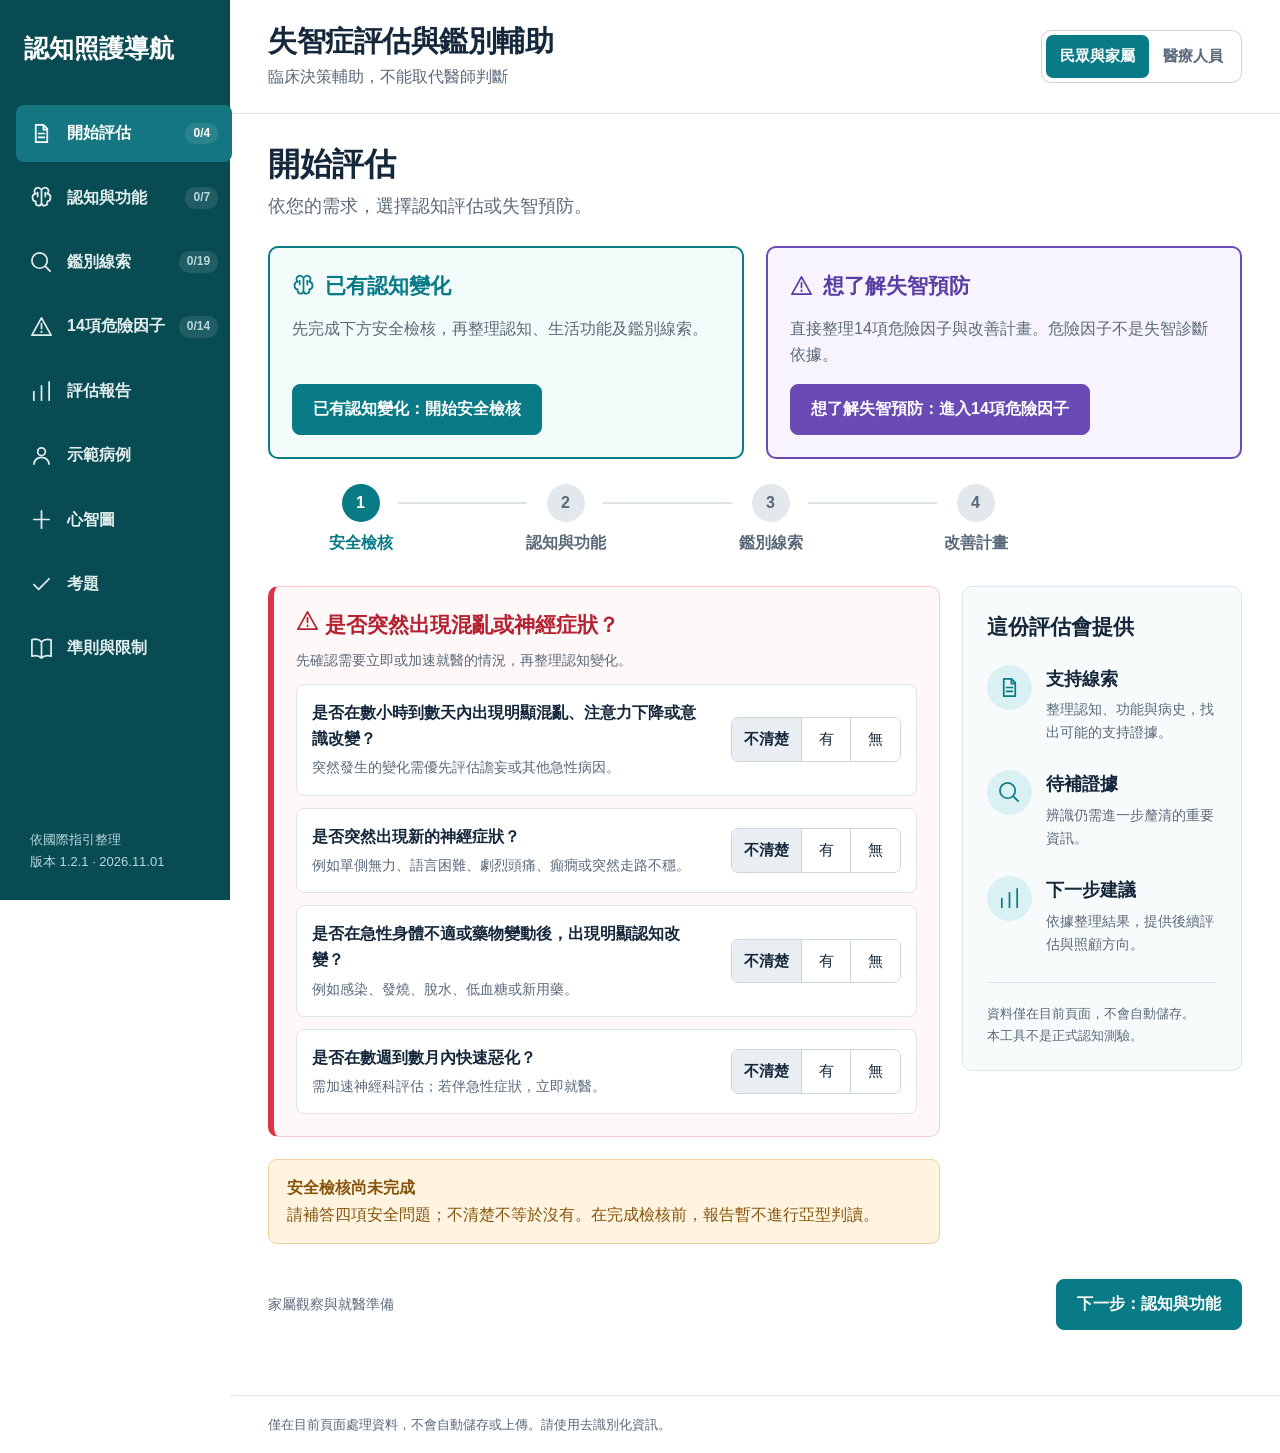
==== commit fa7e5bd8: "v1.2.1: correct content after checking primary sources Remove the claim that factor percentages cann" ====
--- a/失智症互動評估.html
+++ b/失智症互動評估.html
@@ -10,7 +10,7 @@
 .qz-q{min-width:0;margin:0 0 18px}.qz-q legend{font-weight:650;padding:0 6px}.qz-q .badge{margin:0 8px 0 0}.badge.qz-adv{background:#eee8fb;color:#553896}.qz-stem{margin:4px 0 12px}.qz-opt{display:flex;gap:8px;align-items:flex-start;padding:9px 11px;border:1px solid var(--line);border-radius:7px;margin:7px 0;cursor:pointer}.qz-opt input{margin-top:6px;flex-shrink:0}.qz-opt b{flex-shrink:0}.qz-opt.right{background:#e3f4ee;border-color:#7cc3ab}.qz-opt.wrong{background:#fff0f1;border-color:#eeb4bc}.qz-why{font-size:15px}.qz-why small{color:inherit;opacity:.85}.qz-score{background:var(--pale);border-color:#bfdddd}.qz-num{font-size:34px;font-weight:750;color:var(--teal);line-height:1.4}.qz-sets{justify-content:flex-start}
 .mm{position:relative;display:grid;grid-template-columns:minmax(0,1fr) 112px minmax(0,1fr);column-gap:44px;align-items:start}#mm-links{position:absolute;inset:0;width:100%;height:100%;pointer-events:none;overflow:visible}#mm-links path{fill:none;stroke-width:1.6}#mm-links path.left{stroke:#7fb9be}#mm-links path.right{stroke:#b3a1dc}.mm-side{position:relative;min-width:0}.mm-center{position:relative;align-self:center;background:var(--deep);color:white;border-radius:14px;padding:16px 8px;text-align:center;font-weight:750;line-height:1.45}.mm-center small{display:block;color:#b8d9dc;font-weight:400;margin-top:4px}.mm-col{margin:0 0 10px;font-size:17px}.mm-col.left{color:var(--teal)}.mm-col.right{color:#5a3ea3}.mm-branch{margin-bottom:12px}.mm-head{position:relative;display:block;width:100%;text-align:left;padding:9px 30px 9px 12px;line-height:1.4;border:0;border-radius:9px;color:white}.mm-branch.left .mm-head{background:var(--teal)}.mm-branch.left .mm-head:hover{background:#075e68}.mm-branch.right .mm-head{background:#6a4bb5}.mm-branch.right .mm-head:hover{background:#553896}.mm-head::after{content:"▸";position:absolute;right:12px;top:10px}.mm-head[aria-expanded=true]{border-radius:9px 9px 0 0}.mm-head[aria-expanded=true]::after{content:"▾"}.mm-t{display:block;font-weight:650}.mm-s{display:block;font-size:13px;opacity:.92}.mm-leaves{list-style:none;margin:0;padding:8px 11px;font-size:14px;line-height:1.55;border:1px solid var(--line);border-top:0;border-radius:0 0 9px 9px;background:white}.mm-leaves[hidden]{display:none}.mm-leaves li{padding:4px 0;border-bottom:1px dashed var(--line)}.mm-leaves li:last-child{border-bottom:0}@media(max-width:1100px){.mm{grid-template-columns:1fr;row-gap:14px}#mm-links{display:none}.mm-center{order:-1;padding:12px}.mm-center br{display:none}.mm-center small{display:inline;margin-left:8px}}@media print{#mm-links{display:none}.mm{display:block}.mm-center{display:none}.mm-leaves[hidden]{display:block}.mm-head{color:#000;background:none!important;padding:4pt 0}.mm-head::after{display:none}.mm-branch{break-inside:avoid}.case details:not([open]){display:block}}
 </style></head>
-<body><a class="skip" href="#main">跳至主要內容</a><aside class="sidebar"><div class="brand">認知照護導航</div><nav aria-label="評估章節" id="navigation"></nav><div class="side-foot">依國際指引整理<br>版本 1.2 · 2026.11.01</div></aside><div class="workspace"><header><div><h1>失智症評估與鑑別輔助</h1><p>臨床決策輔助，不能取代醫師判斷</p></div><div class="mode" role="group" aria-label="使用模式"><button data-mode="public" aria-pressed="true">民眾與家屬</button><button data-mode="clinical" aria-pressed="false">醫療人員</button></div></header><main id="main" tabindex="-1"></main><footer>僅在目前頁面處理資料，不會自動儲存或上傳。請使用去識別化資訊。<span id="notice" role="status" aria-live="polite"></span></footer></div><script>/* 原創中文問句與摘要；非正式量表，不提供個人風險機率。 */
+<body><a class="skip" href="#main">跳至主要內容</a><aside class="sidebar"><div class="brand">認知照護導航</div><nav aria-label="評估章節" id="navigation"></nav><div class="side-foot">依國際指引整理<br>版本 1.2.1 · 2026.11.01</div></aside><div class="workspace"><header><div><h1>失智症評估與鑑別輔助</h1><p>臨床決策輔助，不能取代醫師判斷</p></div><div class="mode" role="group" aria-label="使用模式"><button data-mode="public" aria-pressed="true">民眾與家屬</button><button data-mode="clinical" aria-pressed="false">醫療人員</button></div></header><main id="main" tabindex="-1"></main><footer>僅在目前頁面處理資料，不會自動儲存或上傳。請使用去識別化資訊。<span id="notice" role="status" aria-live="polite"></span></footer></div><script>/* 原創中文問句與摘要；非正式量表，不提供個人風險機率。 */
 window.DG = {};
 DG.sources = [
  ['DETeCD-ADRD：整體診斷評估（2024 發表／2025 刊載）','https://doi.org/10.1002/alz.14337','認知、功能、症候群與病因的分層評估。'],
@@ -85,7 +85,7 @@
   const support=keys.filter(yes).map(label), missing=required.filter(unknown).map(label), absent=required.filter(k=>a[k]==='no').map(label);
   candidates.push({id,name,support,missing,absent,next,source,note,active:specific.some(yes)});
  }
- add('ad','阿茲海默症（AD）',['gradual','memory','adBio'],['decline','objective','independence','alternatives','gradual','adBio'],'評估情節記憶、完整症候群及結構影像；需要病因確認且會改變處置時，轉介專科討論適當生物標記。',2,yes('adBio')?'已輸入專科確認的生物標記異常；仍需核實方法、效能及共病，不能將所有症狀歸因於 AD。':'臨床記憶型表現不等同 AD 生物學診斷；不建議對無症狀者進行常規 AD 生物標記診斷篩檢。'+(yes('gradual')&&!yes('memory')&&!yes('adBio')?' 只有「漸進惡化」屬各類退化性疾病共通表現，未單獨列為 AD 線索。':''),['memory','adBio']);
+ add('ad','阿茲海默症（AD）',['gradual','memory','adBio'],['decline','objective','independence','alternatives','gradual','adBio'],'評估情節記憶、完整症候群及結構影像；需要病因確認且會改變處置時，轉介專科討論適當生物標記。',2,yes('adBio')?'已輸入專科確認的生物標記異常；仍需核實方法、效能及共病，不能將所有症狀歸因於 AD。':'臨床記憶型表現不等同 AD 生物學診斷；除研究外，不建議對無症狀者做 AD 生物標記診斷檢測。'+(yes('gradual')&&!yes('memory')&&!yes('adBio')?' 只有「漸進惡化」屬各類退化性疾病共通表現，未單獨列為 AD 線索。':''),['memory','adBio']);
  const dlbKeys=['fluctuation','hallucination','rbd','parkinson'];
  const dlbCount=dlbKeys.filter(yes).length;
  add('dlb','路易氏體失智症（DLB）',[...dlbKeys,'dlbBio'],['decline','objective','independence','alternatives',...dlbKeys,'dlbBio'],'神經科確認核心特徵、排除譫妄與藥物影響，必要時安排 DAT、PSG 或其他合適檢查。',3,`已回報 ${dlbCount}/4 項核心特徵線索，非診斷分數。需先成立失智症；共識中兩項核心特徵或一項核心加指標性生物標記可支持 probable DLB，仍需完整排除與時間關係審查。疑似 DLB 需留意抗精神病藥敏感性，勿自行調藥。`+(yes('pdBefore')?' 已回報巴金森病確診超過一年後才出現認知症狀：依一年慣例較符合 PDD，而非 DLB。':''));
@@ -127,7 +127,7 @@
   yes:['decline','memory','informant','depression','medication','sensory'],no:['acute','neuro','ill','rapid','independence','objective','language','executive','spatial','alternatives','adBio','gradual'],
   workup:{b12:'normal',thyroid:'normal',metabolic:'normal',cbc:'normal',imaging:'pending'},
   expect:{gate:'ready',active:['ad'],syndrome:'SCD',confounders:3},
-  points:['主觀下降、客觀未證實、獨立性保留：符合 SCD 的描述，不是 MCI，也不能說已排除。正常分數不能單獨排除失智（NICE 1.2.4），應定期追蹤。','工具會因記憶主訴列出 AD 方向，這只代表使用者回報了線索，不代表有 AD 的證據；要和上面的 SCD 摘要一起解讀。','先處理可改變因素：憂鬱、抗膽鹼藥物、聽力（NICE 1.2.6、1.6.2）。請醫師或藥師檢視用藥，不要自行停藥。','血液生物標記指引適用於專科中有客觀認知障礙者（Alzheimer’s Association 2025）；目前的情況不符合這個使用範圍。'],
+  points:['主觀下降、客觀未證實、獨立性保留：符合 SCD 的描述，不是 MCI，也不能說已排除。正常分數不能單獨排除失智（NICE 1.2.4），應定期追蹤。','工具會因記憶主訴列出 AD 方向，這只代表使用者回報了線索，不代表有 AD 的證據；要和上面的 SCD 摘要一起解讀。','先處理可改變因素：憂鬱、抗膽鹼藥物、聽力（NICE 1.2.6、1.6.2）。請醫師或藥師檢視用藥，不要自行停藥。','血液生物標記指引只涵蓋專科中有客觀認知障礙者，明文不包含主觀認知下降，也不處理篩檢用途（Alzheimer’s Association 2025）。'],
   source:1},
  {id:'ad',title:'兩年來反覆問同樣問題',tag:'阿茲海默症',
   story:'74 歲女性，兩年來逐漸健忘，一天問好幾次晚餐吃什麼，開始忘記繳費和吃藥，需女兒代管。神經學檢查無局部異常。認知評估以延遲回憶障礙最明顯。B12、TSH、代謝、血球皆正常；MRI 兩側內側顳葉萎縮，無明顯血管病變或腦室擴大。未做生物標記。聽力損失、LDL 偏高。',
@@ -193,7 +193,7 @@
  {level:'adv',topic:'血管性',stem:'沒有中風或 TIA 病史。依 VASCOG 2014，下列哪個組合支持血管性認知障礙的臨床條件？',opts:['速度、注意力或執行功能下降，加早期步態或排尿問題','情節記憶明顯受損為主，加上內側顳葉與海馬迴萎縮','單純有高血壓與糖尿病病史，認知下降原因未明','MRI 少量白質變化，認知測驗正常，功能也無影響'],ans:0,why:'無中風史時，需以處理速度、複雜注意力和／或額葉執行功能下降為主，並加上早期步態障礙、早期排尿症狀或人格情緒改變之一。',src:'Sachdev 2014'},
  {level:'adv',topic:'血管性',stem:'80 歲失智長者，MRI 有廣泛白質病變，家屬問是否就是血管性失智。最適當的回答是：',opts:['病灶負荷大即可確診為血管性失智','不可單憑病灶負荷診斷，需整合臨床','只要有血管危險因子就可診斷','有白質病變即可排除阿茲海默症的可能'],ans:1,why:'NICE 建議不要只憑血管病灶負荷診斷血管性失智；血管與 AD 等病因也可能並存。',src:'NICE NG97 1.2.27；Sachdev 2014'},
  {level:'adv',topic:'iNPH',stem:'步態障礙，影像符合 DESH，腦脊髓液壓力 180 mmH₂O、成分正常，但放液測試無明顯改善。依日本第三版指引：',opts:['放液陰性，已排除 iNPH','仍只是 possible iNPH','Definite iNPH，因為影像與步態都非常典型','Probable iNPH，放液陰性不能排除'],ans:3,why:'Probable 的第三項條件是「DESH 加步態障礙」或「放液／引流後改善」，符合其一即可。Definite 須在分流手術後客觀改善。',src:'Nakajima 2021'},
- {level:'adv',topic:'血液生物標記',stem:'依 Alzheimer’s Association 2025，要取代 amyloid PET 或 CSF 的血液檢測，敏感度／特異度至少需要：',opts:['各 75%','敏感度 90%／特異度 75%','各 90%','敏感度 75%／特異度 90%'],ans:2,why:'取代 PET／CSF 的檢測兩者都至少 90%；敏感度 90%、特異度 75% 是 triage 門檻。適用於專科中有客觀認知障礙者。',src:'Alzheimer’s Association 2025'},
+ {level:'adv',topic:'血液生物標記',stem:'依 Alzheimer’s Association 2025，要取代 amyloid PET 或 CSF 的血液檢測，敏感度／特異度至少需要：',opts:['各 75%','敏感度 90%／特異度 75%','各 90%','敏感度 75%／特異度 90%'],ans:2,why:'取代 PET／CSF 的檢測兩者都至少 90%；敏感度 90%、特異度 75% 是 triage 門檻，triage 陽性仍需 CSF 或 PET 確認。適用於專科中有客觀認知障礙者。',src:'Alzheimer’s Association 2025'},
  {level:'adv',topic:'譫妄',stem:'住院長者認知障礙原因不明，團隊無法判斷是譫妄、失智或譫妄合併失智。NICE 建議：',opts:['先當譫妄處理','出院後再做認知篩檢決定','以認知工具分數區分後再處理','先開立失智藥物觀察反應'],ans:0,why:'無法區分時先當譫妄處理；也不應只靠標準化工具來區分譫妄與譫妄合併失智。',src:'NICE NG97 1.2.31–1.2.32'}
 ];
 /*QUIZ-END*/
@@ -224,8 +224,8 @@
    ['DLB','123I-FP-CIT SPECT，無法取得時考慮 MIBG；正常不能單獨排除（NICE 1.2.20–1.2.22）'],
    ['FTD','FDG-PET 或灌流 SPECT；影像不能單獨排除（NICE 1.2.23–1.2.24）'],
    ['血管性','優先 MRI；不單憑病灶負荷診斷（NICE 1.2.26–1.2.27）'],
-   ['血液生物標記','專科、有客觀障礙者；triage 至少 90%／75%，取代 PET／CSF 至少 90%／90%'],
-   ['無症狀者','不建議常規做 AD 生物標記診斷篩檢']]},
+   ['血液生物標記','專科、有客觀障礙且已完成完整評估者；triage 至少 90%／75%，陰性可高機率排除，陽性需 CSF 或 PET 確認；取代 PET／CSF 至少 90%／90%'],
+   ['無症狀者','研究以外，不建議對認知未受損者做 AD 診斷檢測（Alzheimer’s Association 2024）']]},
   {t:'14 項危險因子',s:'Lancet 2024；不作診斷或風險分級',stages:true,l:[
    ['解讀','約 45% 是人口可歸因比例，不能換算個人機率']]},
   {t:'報告界線',s:'保留可能性，不排名',l:[
@@ -237,7 +237,7 @@
   {t:'阿茲海默症（AD）',s:'情節記憶，逐漸惡化',l:[
    ['線索','反覆忘記近期事情；隱匿起病並漸進'],
    ['評估','包含言語情節記憶測試（NICE 1.2.10）'],
-   ['生物學診斷','與臨床症候群分開看；核心生物標記由專科確認'],
+   ['生物學診斷','與臨床症候群分開看；Core 1 生物標記異常足以確立 AD，但不排除共病理'],
    ['提醒','只有「漸進惡化」不算 AD 特異線索']]},
   {t:'路易氏體失智（DLB）',s:'波動、視幻覺、演夢、巴金森',l:[
    ['必要條件','失智症'],
@@ -247,8 +247,9 @@
    ['Possible','1 項核心，或只有指標性生物標記'],
    ['用藥安全','抗精神病藥可惡化動作症狀並有嚴重敏感反應（NICE 1.7.4）']]},
   {t:'巴金森病失智（PDD）',s:'一年慣例',l:[
-   ['時間關係','確立的 PD 超過一年後才出現失智，較符合 PDD'],
-   ['限制','一年是鑑別慣例；本工具未實作完整 PDD 準則']]},
+   ['時間關係','失智早於或與巴金森症狀同時出現診斷 DLB；失智發生在確立的 PD 之後用 PDD'],
+   ['一年慣例','兩者發病間隔以一年為界，共識認為是武斷但實用的切點'],
+   ['限制','本工具未實作完整 PDD 準則']]},
   {t:'行為型額顳葉（bvFTD）',s:'六項中至少三項',l:[
    ['六項特徵','早期失去抑制、冷漠、失去同理心、固著行為；飲食改變；執行功能障礙且記憶視空間相對保留'],
    ['早期','症狀出現的前三年內'],
@@ -280,7 +281,7 @@
 /*MAP-END*/
 </script><script>(() => {
  'use strict';
- const VERSION='1.2';const blank=mode=>({mode,answers:{},risks:{},meta:{},workup:{}});let state=blank('public');let page='safety';
+ const VERSION='1.2.1';const blank=mode=>({mode,answers:{},risks:{},meta:{},workup:{}});let state=blank('public');let page='safety';
  const pages=[['safety','開始評估','file'],['cognition','認知與功能','brain'],['differential','鑑別線索','search'],['risks','14項危險因子','alert'],['report','評估報告','bars'],['cases','示範病例','user'],['map','心智圖','map'],['quiz','考題','check'],['sources','準則與限制','book']];
  const main=document.getElementById('main');
  const escape=s=>String(s??'').replace(/[&<>"']/g,c=>({'&':'&amp;','<':'&lt;','>':'&gt;','"':'&quot;',"'":'&#39;'}[c]));
@@ -306,7 +307,7 @@
  function cognition(){return heading('認知與功能','與過去的自己比較，並確認生活獨立性。')+`<div class="alert info">本問卷用來整理病史，沒有診斷分數。請邀請熟悉當事人的家屬補充資訊；「無」應表示已確認沒有此變化。</div><div class="form-grid">${field('age','年齡（選填）','number')}${selectField('onset','首次發現變化的時間（選填）',['數小時至數天內','數週內','約 1–3 個月前','約 3–6 個月前','約 6–12 個月前','約 1–2 年前','超過 2 年前','不清楚'])}${selectField('observer','資訊來源（選填）',['本人','家屬／照顧者','本人與家屬／照顧者','醫療人員','醫療紀錄','多方資訊','不清楚'])}</div><section class="panel">${questions(DG.sections.cognition)}</section><label class="field">功能變化或正式測試摘要（選填；請勿輸入姓名、病歷號）<textarea data-meta="notes" maxlength="2000">${escape(state.meta.notes)}</textarea></label>${state.mode==='public'?'<p class="hint">醫療人員模式可補入正式認知評估及其他原因評估結果。</p>':''}`+next('differential','下一步：鑑別線索');}
  function differential(){return heading('鑑別線索','保留多種可能病因，逐項整理支持線索與證據缺口。')+safetyAlert(DG.evaluate(state))+`<div class="alert info">症狀特徵彼此可能重疊；以下問句不等同完整診斷準則。生物標記與影像需由專科解讀。</div><section class="panel">${questions(DG.sections.differential)}</section>${state.mode==='clinical'?workupPanel():''}`+next('risks','下一步：14項危險因子');}
  function workupPanel(){return `<section class="panel"><h3>可逆／共存因素檢查 · 專業評估</h3><p class="hint">NICE NG97 建議以適當血液、尿液檢查與結構性影像排除可逆原因；項目由醫師依情境選擇，非固定套組。「正常」不代表已排除所有可治療病因。</p>${DG.workup.map(w=>`<div class="row"><fieldset aria-label="${escape(w.name)}" aria-describedby="wk-${w.id}"><div class="question"><legend>${escape(w.name)}${w.core?'':'<span class="clinical-label"> · 視情境</span>'}</legend><p id="wk-${w.id}">${escape(w.note)}</p></div>${seg(w.id,state.workup[w.id],'workup')}</fieldset></div>`).join('')}</section>`;}
- function risks(){const r=DG.evaluate(state);return heading('14項危險因子','以 Lancet 2024 生命歷程模型，建立可追蹤的改善計畫。')+`<div class="alert info">約 45% 是人口層級的可歸因比例，不能換算成個人失智機率，也不能把各因子的比例直接相加。這份清單不作診斷或風險分級。</div><p class="metricline">已確認 ${r.riskKnown}／14 項狀態 · ${r.riskPositive.length} 項回報存在</p><p class="hint">生命階段是報告分類，不限制介入年齡。既往教育與腦外傷不能回溯改變；改善計畫著重可採取的後續行動。沒有資料時保留「不清楚」。</p>${['早年','中年','晚年'].map(stage=>`<section class="panel"><h3>${stage}</h3>${DG.risks.filter(x=>x.stage===stage).map(risk=>{const v=state.risks[risk.id]||{};return `<div class="risk-item"><div class="risk-header"><div class="risk-title">${risk.name}${risk.badge?`<span class="badge">${risk.badge}</span>`:''}</div>${seg(risk.id,v.status,'risk')}</div><p>${risk.action}</p><div class="risk-fields">${riskSelect(risk.id,'plan','證據、日期與改善計畫（選填）',v.plan,planOptions)}${riskSelect(risk.id,'owner','負責人／角色（選填）',v.owner,ownerOptions)}<label class="field">追蹤日期（選填）<input data-risk="${risk.id}" data-prop="date" type="date" value="${escape(v.date)}"></label></div></div>`}).join('')}</section>`).join('')}`+next('report','產生評估報告');}
+ function risks(){const r=DG.evaluate(state);return heading('14項危險因子','以 Lancet 2024 生命歷程模型，建立可追蹤的改善計畫。')+`<div class="alert info">約 45% 是人口層級的可歸因比例，不能換算成個人失智機率。這份清單不作診斷或風險分級。</div><p class="metricline">已確認 ${r.riskKnown}／14 項狀態 · ${r.riskPositive.length} 項回報存在</p><p class="hint">生命階段是報告分類，不限制介入年齡。既往教育與腦外傷不能回溯改變；改善計畫著重可採取的後續行動。沒有資料時保留「不清楚」。</p>${['早年','中年','晚年'].map(stage=>`<section class="panel"><h3>${stage}</h3>${DG.risks.filter(x=>x.stage===stage).map(risk=>{const v=state.risks[risk.id]||{};return `<div class="risk-item"><div class="risk-header"><div class="risk-title">${risk.name}${risk.badge?`<span class="badge">${risk.badge}</span>`:''}</div>${seg(risk.id,v.status,'risk')}</div><p>${risk.action}</p><div class="risk-fields">${riskSelect(risk.id,'plan','證據、日期與改善計畫（選填）',v.plan,planOptions)}${riskSelect(risk.id,'owner','負責人／角色（選填）',v.owner,ownerOptions)}<label class="field">追蹤日期（選填）<input data-risk="${risk.id}" data-prop="date" type="date" value="${escape(v.date)}"></label></div></div>`}).join('')}</section>`).join('')}`+next('report','產生評估報告');}
  const list=arr=>arr.length?`<ul>${arr.map(x=>`<li>${escape(x)}</li>`).join('')}</ul>`:'<p class="hint">尚無紀錄。</p>';
  const sourceLink=i=>`<a href="${DG.sources[i][1]}" target="_blank" rel="noopener noreferrer">${DG.sources[i][0]}</a>`;
  function report(){const r=DG.evaluate(state);return heading('評估報告','提供可追溯的就醫與團隊討論摘要。')+`<p class="print-only"><strong>認知照護導航 · 臨床決策輔助，不能取代醫師判斷</strong></p><p class="hint">產生日期：${new Date().toLocaleDateString('zh-TW',{timeZone:'Asia/Taipei'})} · ${state.mode==='clinical'?'醫療人員':'民眾與家屬'}模式 · 版本 ${VERSION}</p><div class="toolbar no-print"><button class="primary" data-action="print">列印／存成 PDF</button><button class="secondary" data-action="export">下載評估資料</button><button class="secondary" data-action="import">匯入評估資料</button><button class="secondary" data-action="reset">清除本次資料</button><input type="file" id="import-file" accept="application/json,.json" hidden></div>${safetyAlert(r)}<section class="panel"><h3>認知與功能摘要</h3><p>${escape(r.syndrome)}</p>${r.gate!=='ready'?'<p class="hint">此摘要僅反映輸入資訊；目前應優先完成安全評估。</p>':''}${state.meta.age?`<p>年齡：${escape(state.meta.age)}</p>`:''}${state.meta.onset?`<p>變化時間：${escape(state.meta.onset)}</p>`:''}${state.meta.observer?`<p>資訊來源：${escape(state.meta.observer)}</p>`:''}${state.meta.notes?`<p>補充摘要：${escape(state.meta.notes)}</p>`:''}<h4>認知與功能填答紀錄</h4>${list(DG.sections.cognition.filter(q=>!q.clinical||state.mode==='clinical').map(q=>q.label+'：'+(state.answers[q.id]==='yes'?'有':state.answers[q.id]==='no'?'無':'不清楚')))}<h4>待補證據</h4>${list(r.cognitionMissing)}<h4>其他影響因素</h4>${r.confounders.length?list(r.confounders):'<p class="hint">尚未回報明確線索；不代表已完成排除。</p>'}${state.mode==='clinical'?`<h4>可逆／共存因素檢查</h4>${r.workupAbnormal.length?`<p><strong>異常：</strong>${escape(r.workupAbnormal.join('、'))}——請先處理並評估其對認知的影響。</p>`:''}${r.workupPending.length?`<p><strong>核心項目未做／未知：</strong>${escape(r.workupPending.join('、'))}</p>`:'<p class="hint">核心項目均已記錄結果。</p>'}<p class="hint">${sourceLink(1)}；${sourceLink(10)}</p>`:''}<p class="hint">${sourceLink(0)}；${sourceLink(1)}</p></section>${r.gate==='ready'?`<section class="panel"><h3>鑑別方向 · 不依機率排序</h3><p class="hint">「未回報線索」不代表排除疾病；以下是部分準則摘要，不是完整診斷分類。所有亞型仍需臨床確認。</p>${r.mixed?'<div class="alert info">同時回報血管及其他退化性線索：請保留混合病因，不能由網站確認混合型失智。</div>':''}${r.candidates.map(c=>`<article class="result${c.active?'':' inactive'}"><div class="result-head"><h3>${c.name}</h3><span class="status ${c.active?'on':''}">${c.active?'有線索，需確認':'未回報特異線索'}</span></div><div class="evidence"><div><h4>支持線索（使用者回報）</h4>${list(c.support)}</div><div><h4>待補證據</h4>${list(c.missing)}</div></div>${c.absent.length?`<details><summary>已回報「無」的相關項目</summary>${list(c.absent)}<p class="hint">這些回答不單獨構成排除診斷。</p></details>`:''}<p class="result-note">${escape(c.note)}</p><p><strong>下一步：</strong>${escape(c.next)}</p><p class="hint">依據：${sourceLink(c.source)}</p></article>`).join('')}</section>`:'<section class="panel"><h3>失智症亞型判讀暫停</h3><p>先處理警訊或補齊安全問題。危險因子改善清單仍可整理。</p><button class="secondary no-print" data-nav="safety">返回安全檢核</button></section>'}<section class="panel"><h3>危險因子改善與追蹤清單</h3><p>已確認 ${r.riskKnown}/14 項狀態；${r.riskPositive.length} 項回報存在。此數量不是風險分數。</p><div class="table-wrap"><table><thead><tr><th>因子／狀態</th><th>下一步與計畫狀態</th><th>負責人</th><th>追蹤日期</th></tr></thead><tbody>${DG.risks.map(x=>{const v=state.risks[x.id]||{};return `<tr><td>${x.name}<br>${v.status==='yes'?'回報存在':v.status==='no'?'回報無':'待確認'}</td><td>${v.status==='yes'?escape(x.action):v.status==='no'?'持續維持並依需要再評估。':'補充病史／資料以確認。'}${v.plan?`<br><strong>計畫狀態：</strong>${escape(v.plan)}`:''}</td><td>${escape(v.owner)||'未指定'}</td><td>${escape(v.date)||'未安排'}</td></tr>`}).join('')}</tbody></table></div><p class="hint">${sourceLink(8)}</p></section><div class="alert">沒有正式認知測驗、神經學檢查及完整鑑別時，不能確診失智或排除可治療病因。本工具尚未經臨床效能驗證。</div>`;}
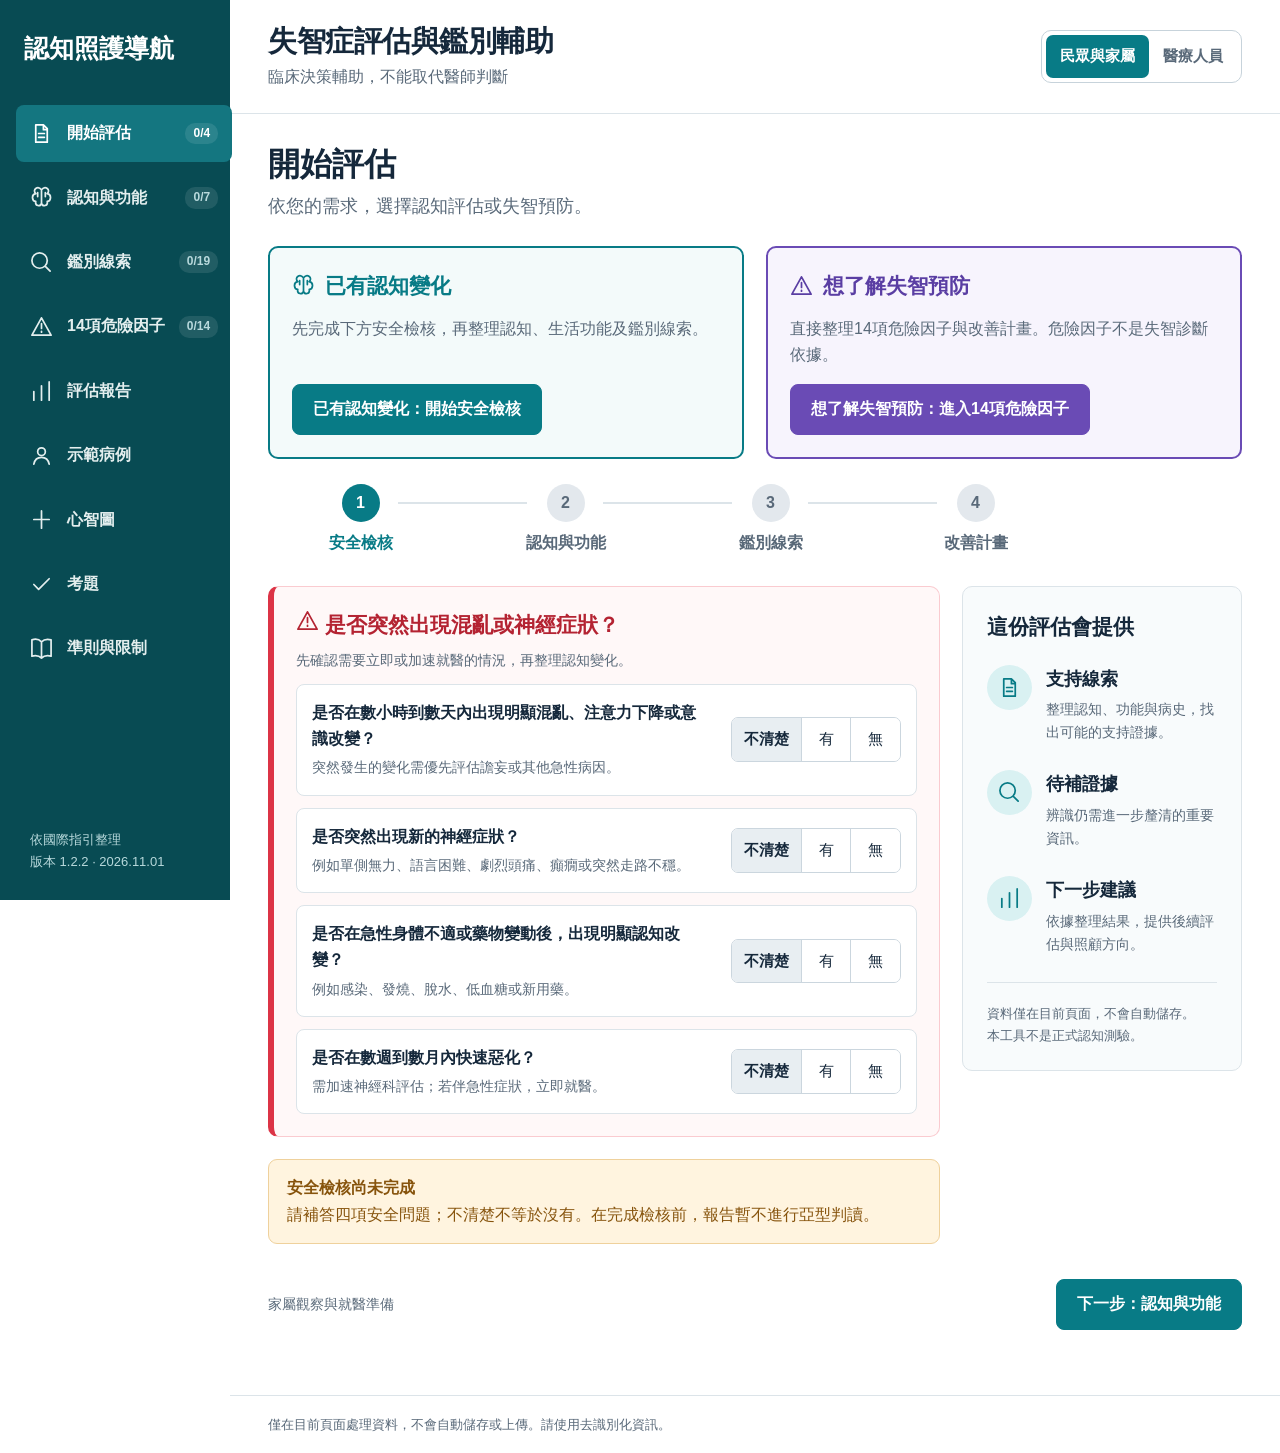
==== commit a42296b3: "v1.2.2: state the causal assumption behind the 45% figure Checked against the Lancet 2024 full text " ====
--- a/失智症互動評估.html
+++ b/失智症互動評估.html
@@ -10,7 +10,7 @@
 .qz-q{min-width:0;margin:0 0 18px}.qz-q legend{font-weight:650;padding:0 6px}.qz-q .badge{margin:0 8px 0 0}.badge.qz-adv{background:#eee8fb;color:#553896}.qz-stem{margin:4px 0 12px}.qz-opt{display:flex;gap:8px;align-items:flex-start;padding:9px 11px;border:1px solid var(--line);border-radius:7px;margin:7px 0;cursor:pointer}.qz-opt input{margin-top:6px;flex-shrink:0}.qz-opt b{flex-shrink:0}.qz-opt.right{background:#e3f4ee;border-color:#7cc3ab}.qz-opt.wrong{background:#fff0f1;border-color:#eeb4bc}.qz-why{font-size:15px}.qz-why small{color:inherit;opacity:.85}.qz-score{background:var(--pale);border-color:#bfdddd}.qz-num{font-size:34px;font-weight:750;color:var(--teal);line-height:1.4}.qz-sets{justify-content:flex-start}
 .mm{position:relative;display:grid;grid-template-columns:minmax(0,1fr) 112px minmax(0,1fr);column-gap:44px;align-items:start}#mm-links{position:absolute;inset:0;width:100%;height:100%;pointer-events:none;overflow:visible}#mm-links path{fill:none;stroke-width:1.6}#mm-links path.left{stroke:#7fb9be}#mm-links path.right{stroke:#b3a1dc}.mm-side{position:relative;min-width:0}.mm-center{position:relative;align-self:center;background:var(--deep);color:white;border-radius:14px;padding:16px 8px;text-align:center;font-weight:750;line-height:1.45}.mm-center small{display:block;color:#b8d9dc;font-weight:400;margin-top:4px}.mm-col{margin:0 0 10px;font-size:17px}.mm-col.left{color:var(--teal)}.mm-col.right{color:#5a3ea3}.mm-branch{margin-bottom:12px}.mm-head{position:relative;display:block;width:100%;text-align:left;padding:9px 30px 9px 12px;line-height:1.4;border:0;border-radius:9px;color:white}.mm-branch.left .mm-head{background:var(--teal)}.mm-branch.left .mm-head:hover{background:#075e68}.mm-branch.right .mm-head{background:#6a4bb5}.mm-branch.right .mm-head:hover{background:#553896}.mm-head::after{content:"▸";position:absolute;right:12px;top:10px}.mm-head[aria-expanded=true]{border-radius:9px 9px 0 0}.mm-head[aria-expanded=true]::after{content:"▾"}.mm-t{display:block;font-weight:650}.mm-s{display:block;font-size:13px;opacity:.92}.mm-leaves{list-style:none;margin:0;padding:8px 11px;font-size:14px;line-height:1.55;border:1px solid var(--line);border-top:0;border-radius:0 0 9px 9px;background:white}.mm-leaves[hidden]{display:none}.mm-leaves li{padding:4px 0;border-bottom:1px dashed var(--line)}.mm-leaves li:last-child{border-bottom:0}@media(max-width:1100px){.mm{grid-template-columns:1fr;row-gap:14px}#mm-links{display:none}.mm-center{order:-1;padding:12px}.mm-center br{display:none}.mm-center small{display:inline;margin-left:8px}}@media print{#mm-links{display:none}.mm{display:block}.mm-center{display:none}.mm-leaves[hidden]{display:block}.mm-head{color:#000;background:none!important;padding:4pt 0}.mm-head::after{display:none}.mm-branch{break-inside:avoid}.case details:not([open]){display:block}}
 </style></head>
-<body><a class="skip" href="#main">跳至主要內容</a><aside class="sidebar"><div class="brand">認知照護導航</div><nav aria-label="評估章節" id="navigation"></nav><div class="side-foot">依國際指引整理<br>版本 1.2.1 · 2026.11.01</div></aside><div class="workspace"><header><div><h1>失智症評估與鑑別輔助</h1><p>臨床決策輔助，不能取代醫師判斷</p></div><div class="mode" role="group" aria-label="使用模式"><button data-mode="public" aria-pressed="true">民眾與家屬</button><button data-mode="clinical" aria-pressed="false">醫療人員</button></div></header><main id="main" tabindex="-1"></main><footer>僅在目前頁面處理資料，不會自動儲存或上傳。請使用去識別化資訊。<span id="notice" role="status" aria-live="polite"></span></footer></div><script>/* 原創中文問句與摘要；非正式量表，不提供個人風險機率。 */
+<body><a class="skip" href="#main">跳至主要內容</a><aside class="sidebar"><div class="brand">認知照護導航</div><nav aria-label="評估章節" id="navigation"></nav><div class="side-foot">依國際指引整理<br>版本 1.2.2 · 2026.11.01</div></aside><div class="workspace"><header><div><h1>失智症評估與鑑別輔助</h1><p>臨床決策輔助，不能取代醫師判斷</p></div><div class="mode" role="group" aria-label="使用模式"><button data-mode="public" aria-pressed="true">民眾與家屬</button><button data-mode="clinical" aria-pressed="false">醫療人員</button></div></header><main id="main" tabindex="-1"></main><footer>僅在目前頁面處理資料，不會自動儲存或上傳。請使用去識別化資訊。<span id="notice" role="status" aria-live="polite"></span></footer></div><script>/* 原創中文問句與摘要；非正式量表，不提供個人風險機率。 */
 window.DG = {};
 DG.sources = [
  ['DETeCD-ADRD：整體診斷評估（2024 發表／2025 刊載）','https://doi.org/10.1002/alz.14337','認知、功能、症候群與病因的分層評估。'],
@@ -227,7 +227,7 @@
    ['血液生物標記','專科、有客觀障礙且已完成完整評估者；triage 至少 90%／75%，陰性可高機率排除，陽性需 CSF 或 PET 確認；取代 PET／CSF 至少 90%／90%'],
    ['無症狀者','研究以外，不建議對認知未受損者做 AD 診斷檢測（Alzheimer’s Association 2024）']]},
   {t:'14 項危險因子',s:'Lancet 2024；不作診斷或風險分級',stages:true,l:[
-   ['解讀','約 45% 是人口可歸因比例，不能換算個人機率']]},
+   ['解讀','約 45% 是人口可歸因比例，假設因子具因果關係，屬理論上限，不能換算個人機率']]},
   {t:'報告界線',s:'保留可能性，不排名',l:[
    ['不做的事','不估機率、不依機率排序、不核發正式診斷分類'],
    ['「無」的回答','不能單獨排除病因'],
@@ -281,7 +281,7 @@
 /*MAP-END*/
 </script><script>(() => {
  'use strict';
- const VERSION='1.2.1';const blank=mode=>({mode,answers:{},risks:{},meta:{},workup:{}});let state=blank('public');let page='safety';
+ const VERSION='1.2.2';const blank=mode=>({mode,answers:{},risks:{},meta:{},workup:{}});let state=blank('public');let page='safety';
  const pages=[['safety','開始評估','file'],['cognition','認知與功能','brain'],['differential','鑑別線索','search'],['risks','14項危險因子','alert'],['report','評估報告','bars'],['cases','示範病例','user'],['map','心智圖','map'],['quiz','考題','check'],['sources','準則與限制','book']];
  const main=document.getElementById('main');
  const escape=s=>String(s??'').replace(/[&<>"']/g,c=>({'&':'&amp;','<':'&lt;','>':'&gt;','"':'&quot;',"'":'&#39;'}[c]));
@@ -307,7 +307,7 @@
  function cognition(){return heading('認知與功能','與過去的自己比較，並確認生活獨立性。')+`<div class="alert info">本問卷用來整理病史，沒有診斷分數。請邀請熟悉當事人的家屬補充資訊；「無」應表示已確認沒有此變化。</div><div class="form-grid">${field('age','年齡（選填）','number')}${selectField('onset','首次發現變化的時間（選填）',['數小時至數天內','數週內','約 1–3 個月前','約 3–6 個月前','約 6–12 個月前','約 1–2 年前','超過 2 年前','不清楚'])}${selectField('observer','資訊來源（選填）',['本人','家屬／照顧者','本人與家屬／照顧者','醫療人員','醫療紀錄','多方資訊','不清楚'])}</div><section class="panel">${questions(DG.sections.cognition)}</section><label class="field">功能變化或正式測試摘要（選填；請勿輸入姓名、病歷號）<textarea data-meta="notes" maxlength="2000">${escape(state.meta.notes)}</textarea></label>${state.mode==='public'?'<p class="hint">醫療人員模式可補入正式認知評估及其他原因評估結果。</p>':''}`+next('differential','下一步：鑑別線索');}
  function differential(){return heading('鑑別線索','保留多種可能病因，逐項整理支持線索與證據缺口。')+safetyAlert(DG.evaluate(state))+`<div class="alert info">症狀特徵彼此可能重疊；以下問句不等同完整診斷準則。生物標記與影像需由專科解讀。</div><section class="panel">${questions(DG.sections.differential)}</section>${state.mode==='clinical'?workupPanel():''}`+next('risks','下一步：14項危險因子');}
  function workupPanel(){return `<section class="panel"><h3>可逆／共存因素檢查 · 專業評估</h3><p class="hint">NICE NG97 建議以適當血液、尿液檢查與結構性影像排除可逆原因；項目由醫師依情境選擇，非固定套組。「正常」不代表已排除所有可治療病因。</p>${DG.workup.map(w=>`<div class="row"><fieldset aria-label="${escape(w.name)}" aria-describedby="wk-${w.id}"><div class="question"><legend>${escape(w.name)}${w.core?'':'<span class="clinical-label"> · 視情境</span>'}</legend><p id="wk-${w.id}">${escape(w.note)}</p></div>${seg(w.id,state.workup[w.id],'workup')}</fieldset></div>`).join('')}</section>`;}
- function risks(){const r=DG.evaluate(state);return heading('14項危險因子','以 Lancet 2024 生命歷程模型，建立可追蹤的改善計畫。')+`<div class="alert info">約 45% 是人口層級的可歸因比例，不能換算成個人失智機率。這份清單不作診斷或風險分級。</div><p class="metricline">已確認 ${r.riskKnown}／14 項狀態 · ${r.riskPositive.length} 項回報存在</p><p class="hint">生命階段是報告分類，不限制介入年齡。既往教育與腦外傷不能回溯改變；改善計畫著重可採取的後續行動。沒有資料時保留「不清楚」。</p>${['早年','中年','晚年'].map(stage=>`<section class="panel"><h3>${stage}</h3>${DG.risks.filter(x=>x.stage===stage).map(risk=>{const v=state.risks[risk.id]||{};return `<div class="risk-item"><div class="risk-header"><div class="risk-title">${risk.name}${risk.badge?`<span class="badge">${risk.badge}</span>`:''}</div>${seg(risk.id,v.status,'risk')}</div><p>${risk.action}</p><div class="risk-fields">${riskSelect(risk.id,'plan','證據、日期與改善計畫（選填）',v.plan,planOptions)}${riskSelect(risk.id,'owner','負責人／角色（選填）',v.owner,ownerOptions)}<label class="field">追蹤日期（選填）<input data-risk="${risk.id}" data-prop="date" type="date" value="${escape(v.date)}"></label></div></div>`}).join('')}</section>`).join('')}`+next('report','產生評估報告');}
+ function risks(){const r=DG.evaluate(state);return heading('14項危險因子','以 Lancet 2024 生命歷程模型，建立可追蹤的改善計畫。')+`<div class="alert info">約 45% 是人口層級的可歸因比例，計算時假設這些因子確實造成失智，屬理論上限，不能換算成個人失智機率。這份清單不作診斷或風險分級。</div><p class="metricline">已確認 ${r.riskKnown}／14 項狀態 · ${r.riskPositive.length} 項回報存在</p><p class="hint">生命階段是報告分類，不限制介入年齡。既往教育與腦外傷不能回溯改變；改善計畫著重可採取的後續行動。沒有資料時保留「不清楚」。</p>${['早年','中年','晚年'].map(stage=>`<section class="panel"><h3>${stage}</h3>${DG.risks.filter(x=>x.stage===stage).map(risk=>{const v=state.risks[risk.id]||{};return `<div class="risk-item"><div class="risk-header"><div class="risk-title">${risk.name}${risk.badge?`<span class="badge">${risk.badge}</span>`:''}</div>${seg(risk.id,v.status,'risk')}</div><p>${risk.action}</p><div class="risk-fields">${riskSelect(risk.id,'plan','證據、日期與改善計畫（選填）',v.plan,planOptions)}${riskSelect(risk.id,'owner','負責人／角色（選填）',v.owner,ownerOptions)}<label class="field">追蹤日期（選填）<input data-risk="${risk.id}" data-prop="date" type="date" value="${escape(v.date)}"></label></div></div>`}).join('')}</section>`).join('')}`+next('report','產生評估報告');}
  const list=arr=>arr.length?`<ul>${arr.map(x=>`<li>${escape(x)}</li>`).join('')}</ul>`:'<p class="hint">尚無紀錄。</p>';
  const sourceLink=i=>`<a href="${DG.sources[i][1]}" target="_blank" rel="noopener noreferrer">${DG.sources[i][0]}</a>`;
  function report(){const r=DG.evaluate(state);return heading('評估報告','提供可追溯的就醫與團隊討論摘要。')+`<p class="print-only"><strong>認知照護導航 · 臨床決策輔助，不能取代醫師判斷</strong></p><p class="hint">產生日期：${new Date().toLocaleDateString('zh-TW',{timeZone:'Asia/Taipei'})} · ${state.mode==='clinical'?'醫療人員':'民眾與家屬'}模式 · 版本 ${VERSION}</p><div class="toolbar no-print"><button class="primary" data-action="print">列印／存成 PDF</button><button class="secondary" data-action="export">下載評估資料</button><button class="secondary" data-action="import">匯入評估資料</button><button class="secondary" data-action="reset">清除本次資料</button><input type="file" id="import-file" accept="application/json,.json" hidden></div>${safetyAlert(r)}<section class="panel"><h3>認知與功能摘要</h3><p>${escape(r.syndrome)}</p>${r.gate!=='ready'?'<p class="hint">此摘要僅反映輸入資訊；目前應優先完成安全評估。</p>':''}${state.meta.age?`<p>年齡：${escape(state.meta.age)}</p>`:''}${state.meta.onset?`<p>變化時間：${escape(state.meta.onset)}</p>`:''}${state.meta.observer?`<p>資訊來源：${escape(state.meta.observer)}</p>`:''}${state.meta.notes?`<p>補充摘要：${escape(state.meta.notes)}</p>`:''}<h4>認知與功能填答紀錄</h4>${list(DG.sections.cognition.filter(q=>!q.clinical||state.mode==='clinical').map(q=>q.label+'：'+(state.answers[q.id]==='yes'?'有':state.answers[q.id]==='no'?'無':'不清楚')))}<h4>待補證據</h4>${list(r.cognitionMissing)}<h4>其他影響因素</h4>${r.confounders.length?list(r.confounders):'<p class="hint">尚未回報明確線索；不代表已完成排除。</p>'}${state.mode==='clinical'?`<h4>可逆／共存因素檢查</h4>${r.workupAbnormal.length?`<p><strong>異常：</strong>${escape(r.workupAbnormal.join('、'))}——請先處理並評估其對認知的影響。</p>`:''}${r.workupPending.length?`<p><strong>核心項目未做／未知：</strong>${escape(r.workupPending.join('、'))}</p>`:'<p class="hint">核心項目均已記錄結果。</p>'}<p class="hint">${sourceLink(1)}；${sourceLink(10)}</p>`:''}<p class="hint">${sourceLink(0)}；${sourceLink(1)}</p></section>${r.gate==='ready'?`<section class="panel"><h3>鑑別方向 · 不依機率排序</h3><p class="hint">「未回報線索」不代表排除疾病；以下是部分準則摘要，不是完整診斷分類。所有亞型仍需臨床確認。</p>${r.mixed?'<div class="alert info">同時回報血管及其他退化性線索：請保留混合病因，不能由網站確認混合型失智。</div>':''}${r.candidates.map(c=>`<article class="result${c.active?'':' inactive'}"><div class="result-head"><h3>${c.name}</h3><span class="status ${c.active?'on':''}">${c.active?'有線索，需確認':'未回報特異線索'}</span></div><div class="evidence"><div><h4>支持線索（使用者回報）</h4>${list(c.support)}</div><div><h4>待補證據</h4>${list(c.missing)}</div></div>${c.absent.length?`<details><summary>已回報「無」的相關項目</summary>${list(c.absent)}<p class="hint">這些回答不單獨構成排除診斷。</p></details>`:''}<p class="result-note">${escape(c.note)}</p><p><strong>下一步：</strong>${escape(c.next)}</p><p class="hint">依據：${sourceLink(c.source)}</p></article>`).join('')}</section>`:'<section class="panel"><h3>失智症亞型判讀暫停</h3><p>先處理警訊或補齊安全問題。危險因子改善清單仍可整理。</p><button class="secondary no-print" data-nav="safety">返回安全檢核</button></section>'}<section class="panel"><h3>危險因子改善與追蹤清單</h3><p>已確認 ${r.riskKnown}/14 項狀態；${r.riskPositive.length} 項回報存在。此數量不是風險分數。</p><div class="table-wrap"><table><thead><tr><th>因子／狀態</th><th>下一步與計畫狀態</th><th>負責人</th><th>追蹤日期</th></tr></thead><tbody>${DG.risks.map(x=>{const v=state.risks[x.id]||{};return `<tr><td>${x.name}<br>${v.status==='yes'?'回報存在':v.status==='no'?'回報無':'待確認'}</td><td>${v.status==='yes'?escape(x.action):v.status==='no'?'持續維持並依需要再評估。':'補充病史／資料以確認。'}${v.plan?`<br><strong>計畫狀態：</strong>${escape(v.plan)}`:''}</td><td>${escape(v.owner)||'未指定'}</td><td>${escape(v.date)||'未安排'}</td></tr>`}).join('')}</tbody></table></div><p class="hint">${sourceLink(8)}</p></section><div class="alert">沒有正式認知測驗、神經學檢查及完整鑑別時，不能確診失智或排除可治療病因。本工具尚未經臨床效能驗證。</div>`;}
